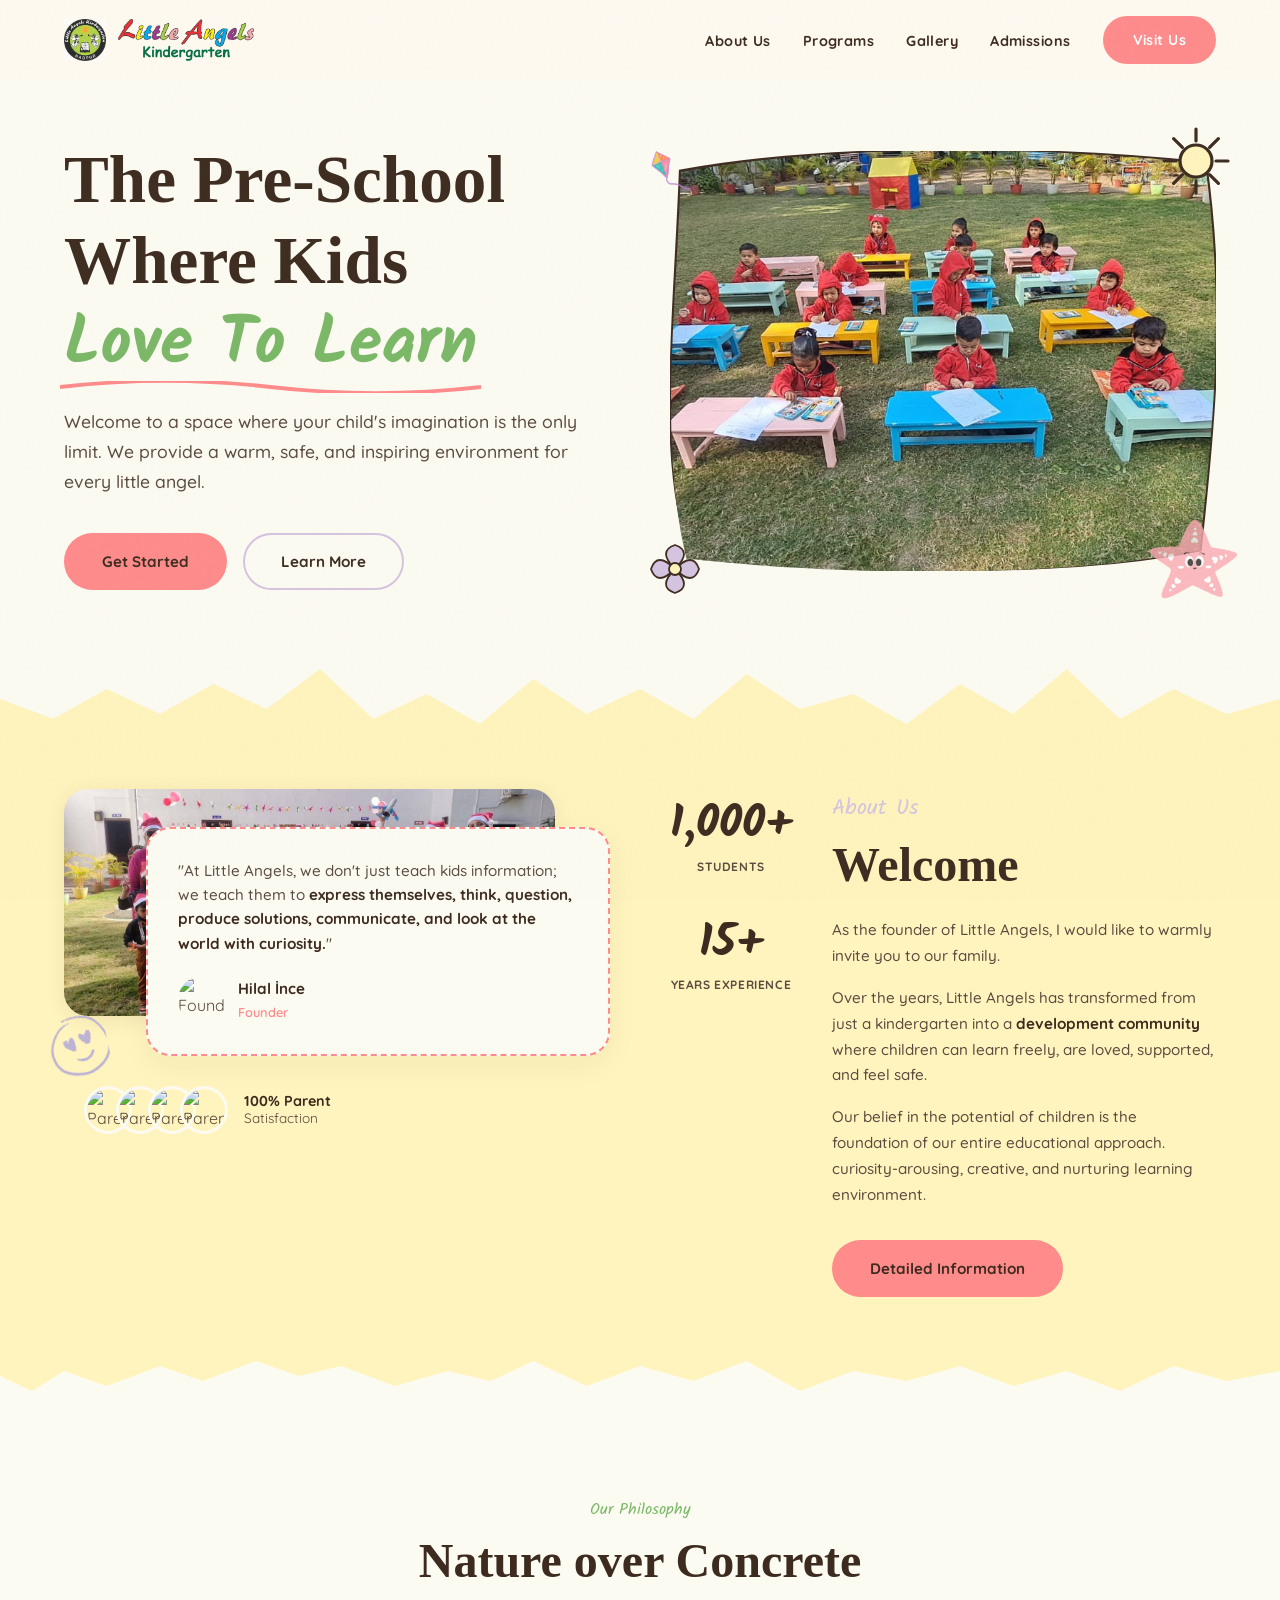
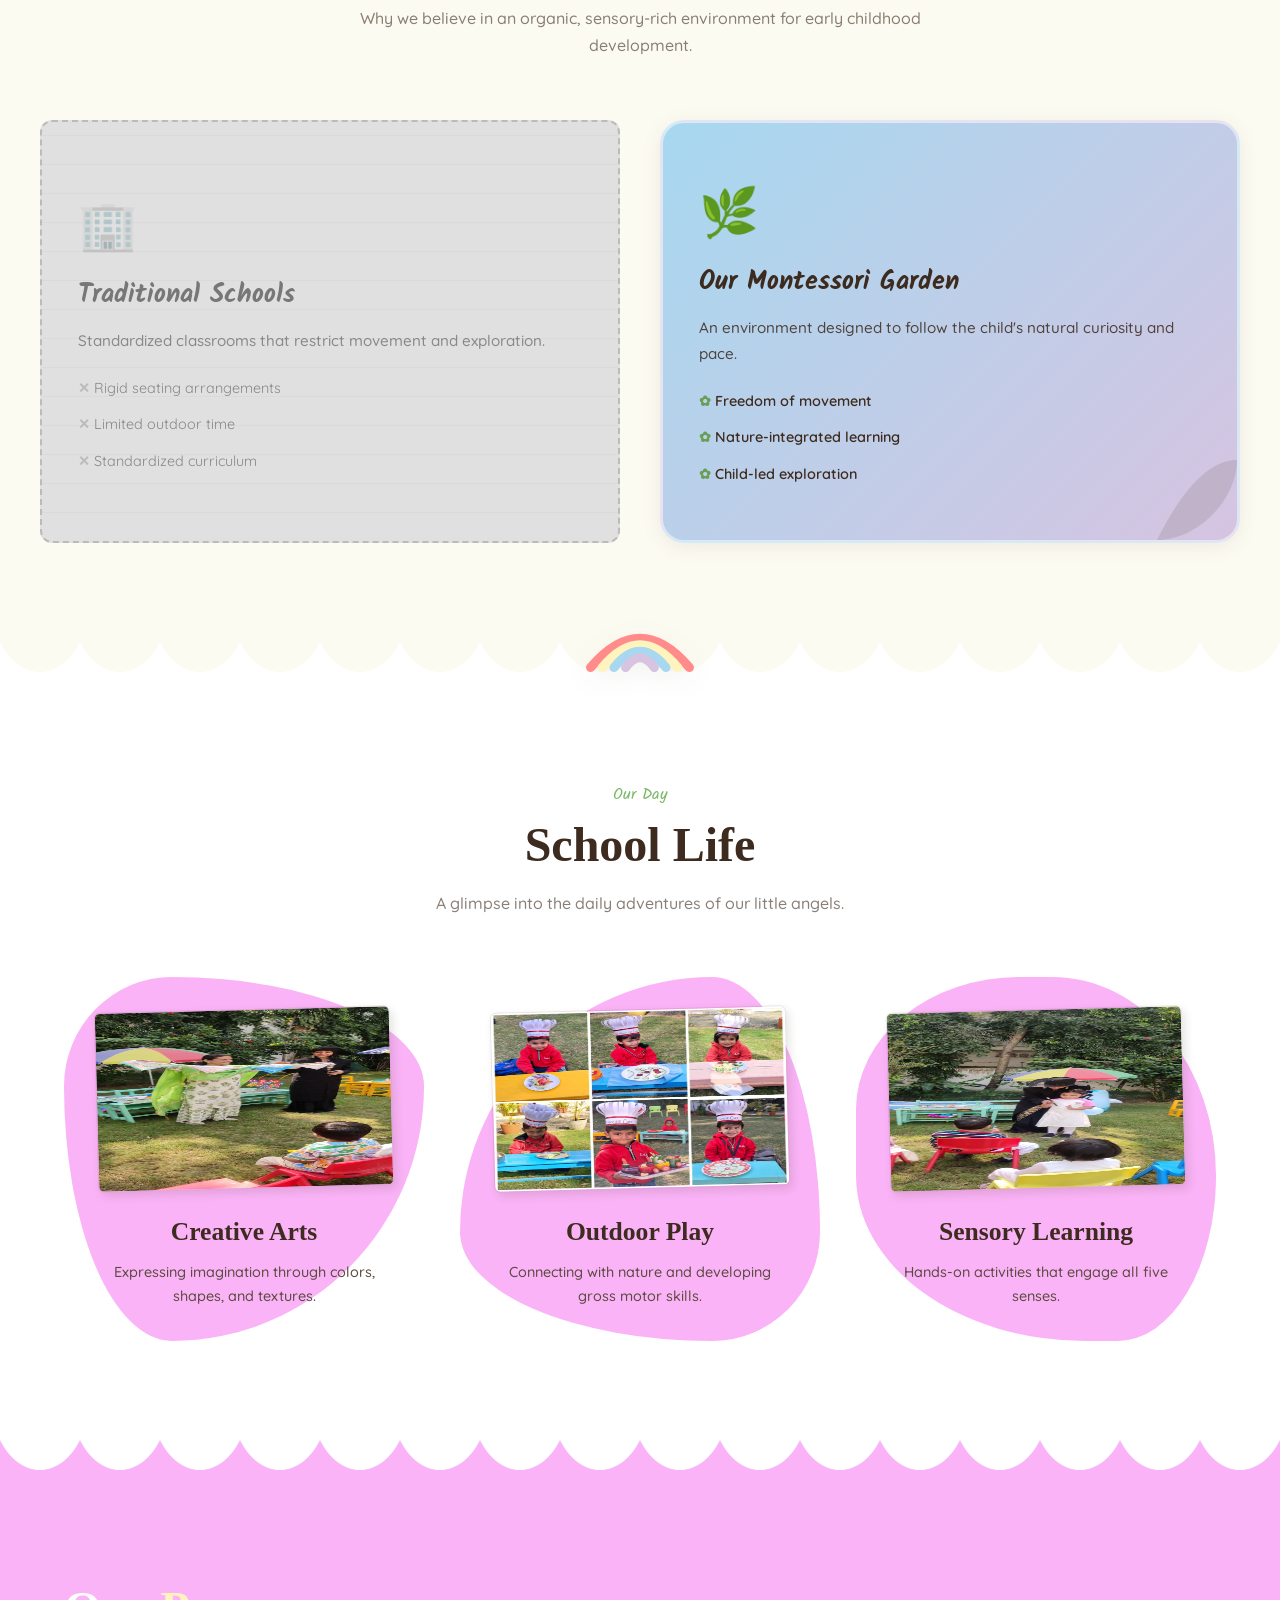
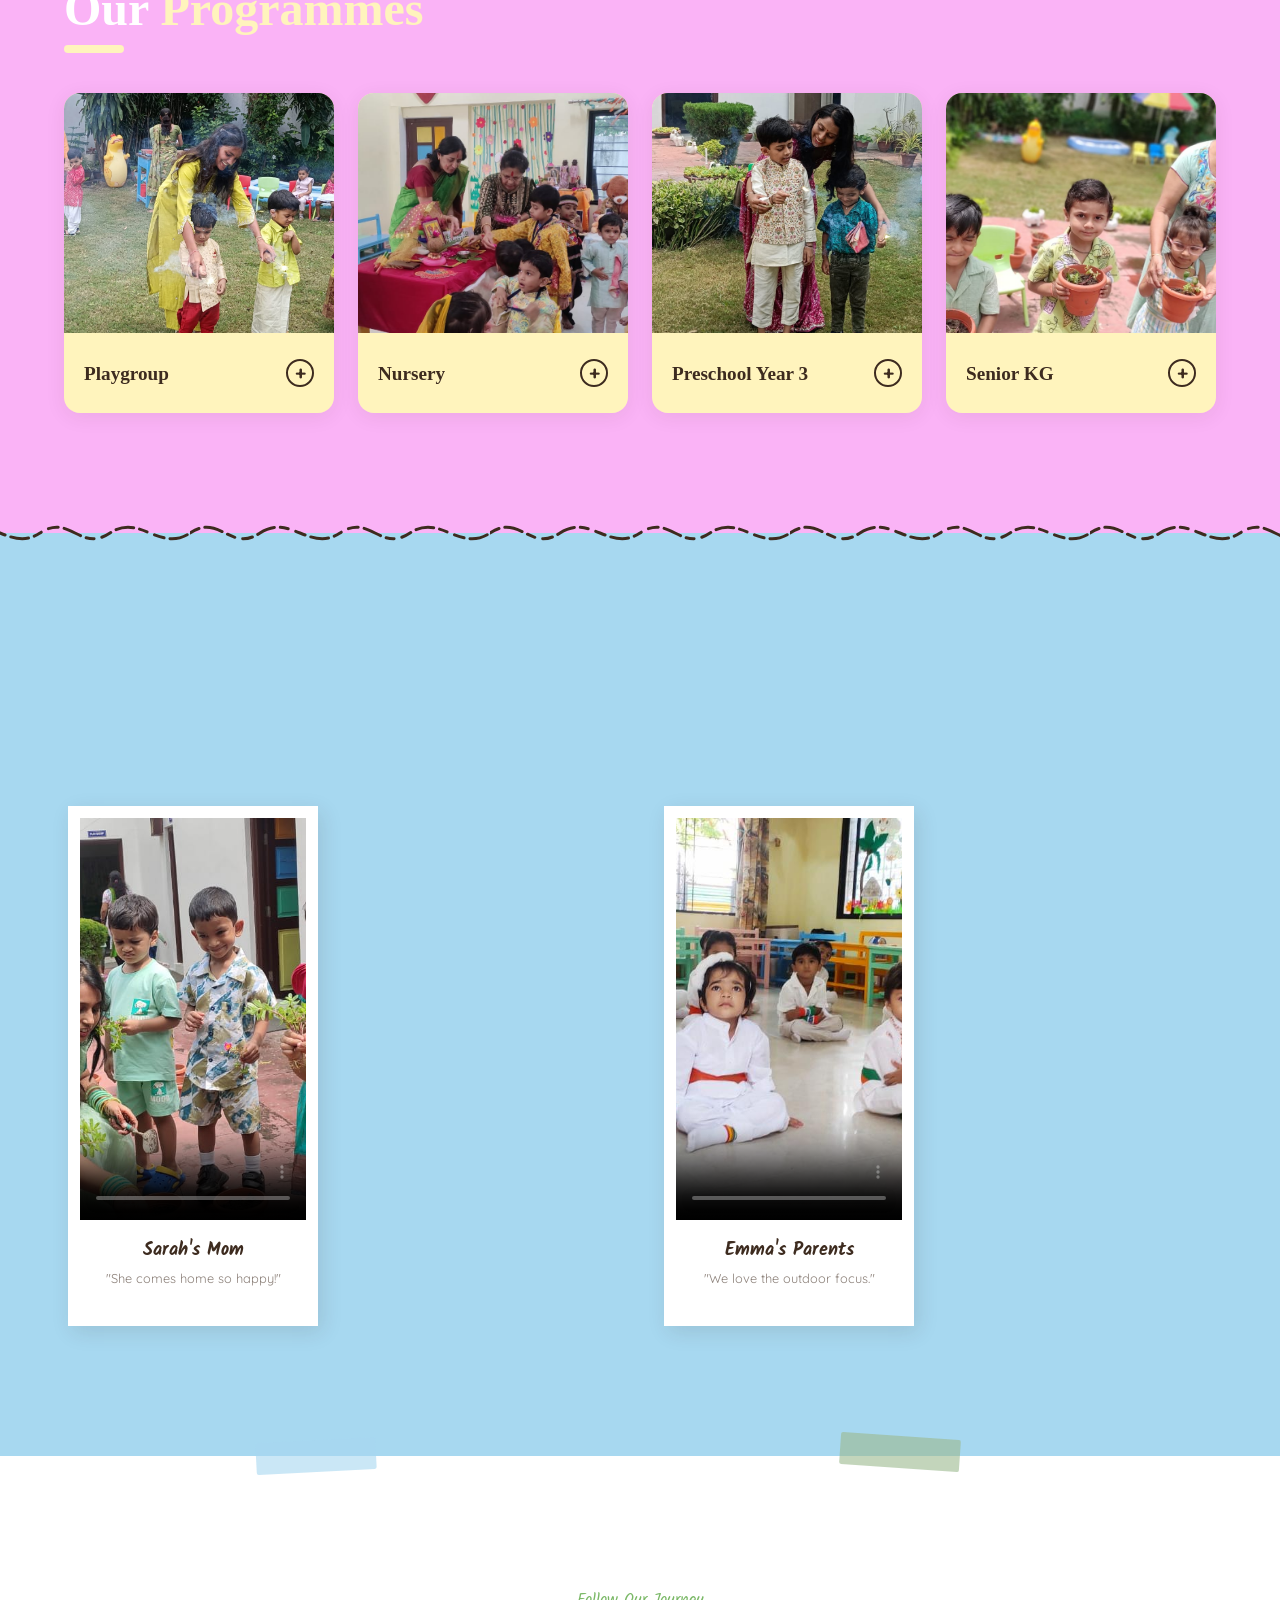
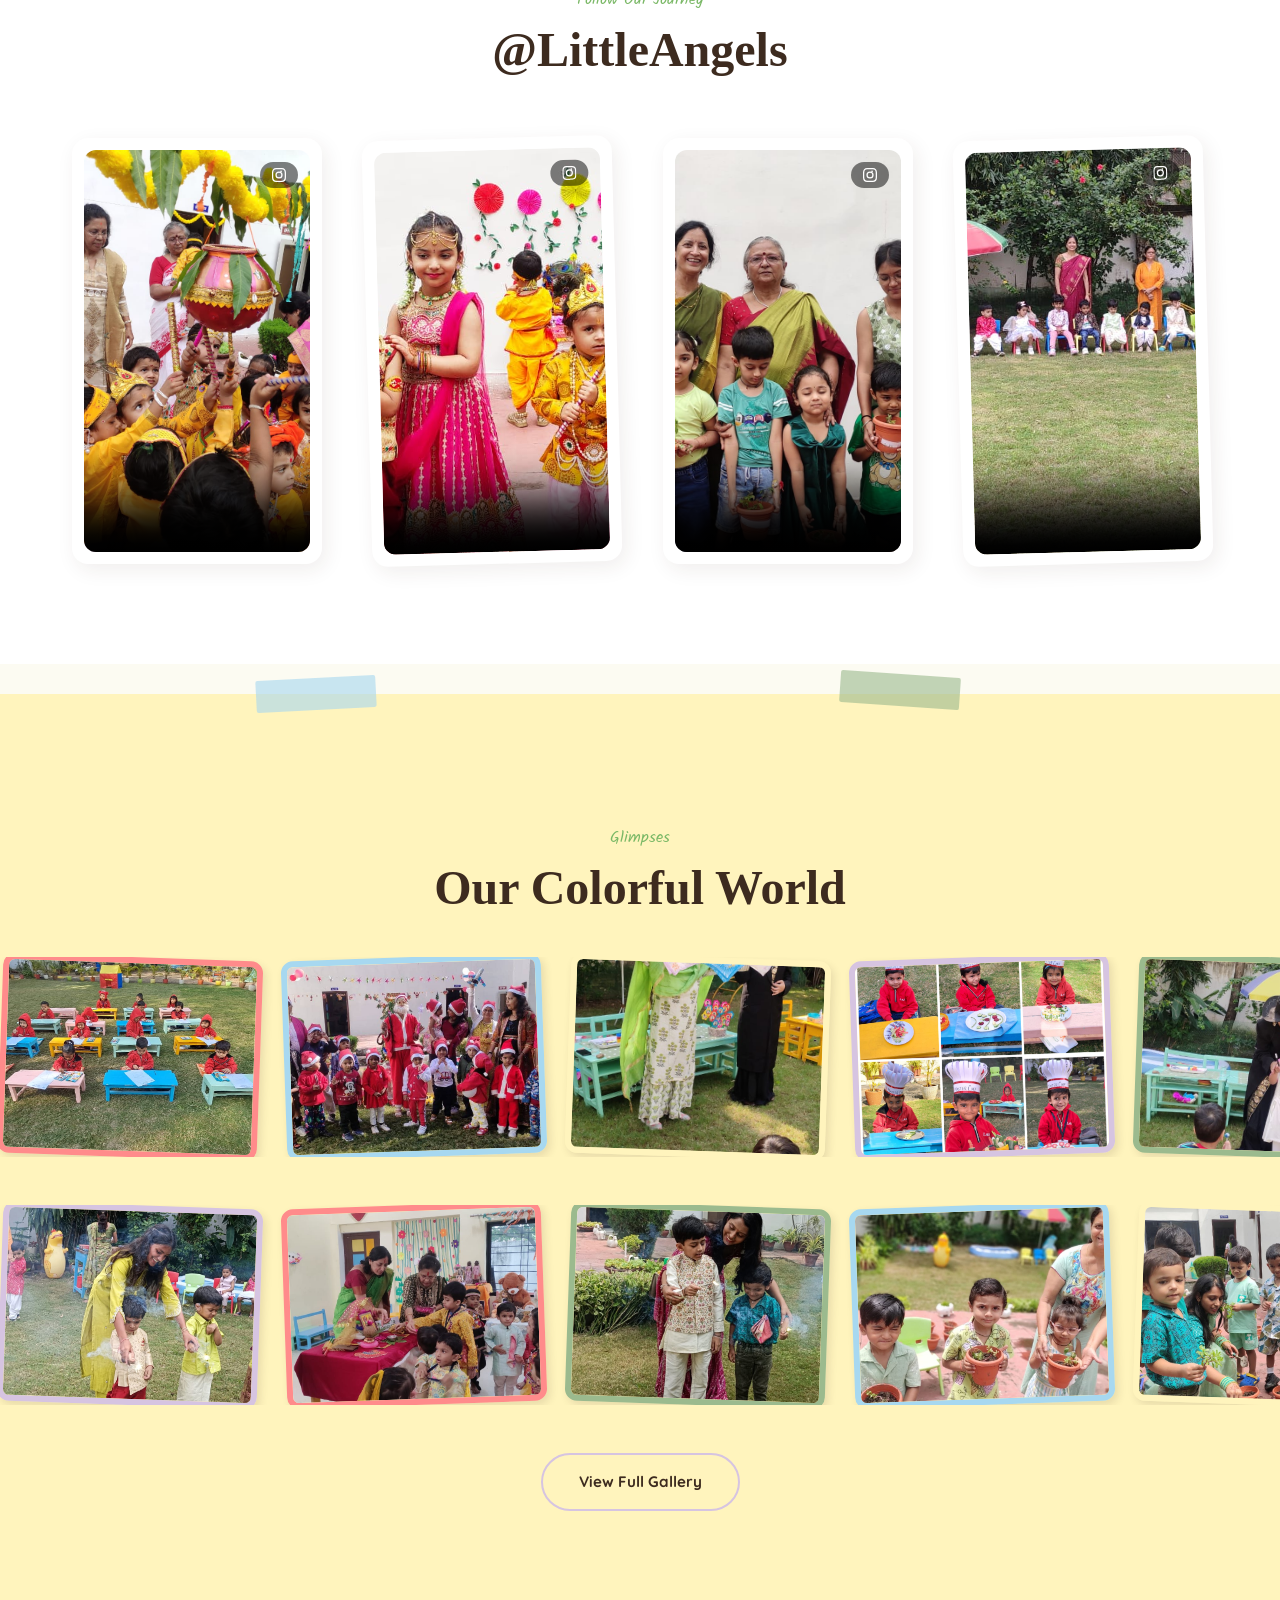
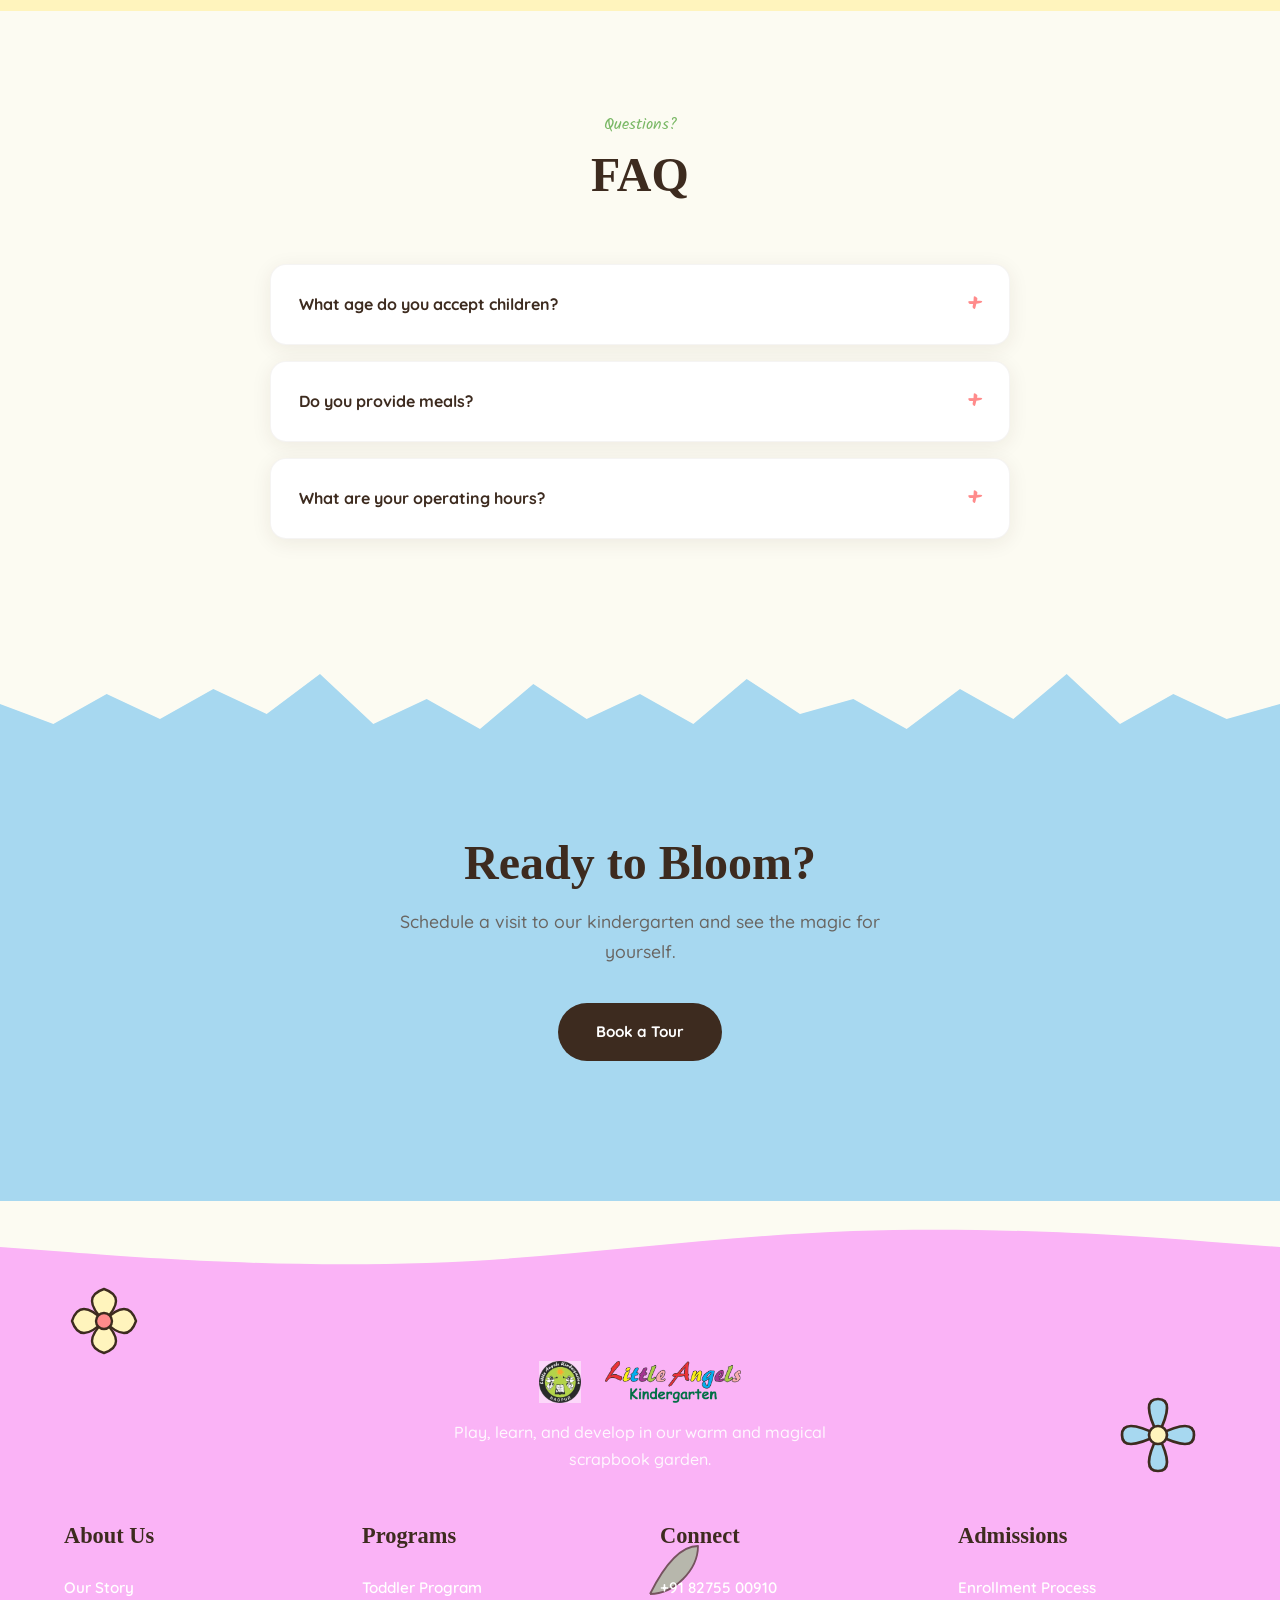
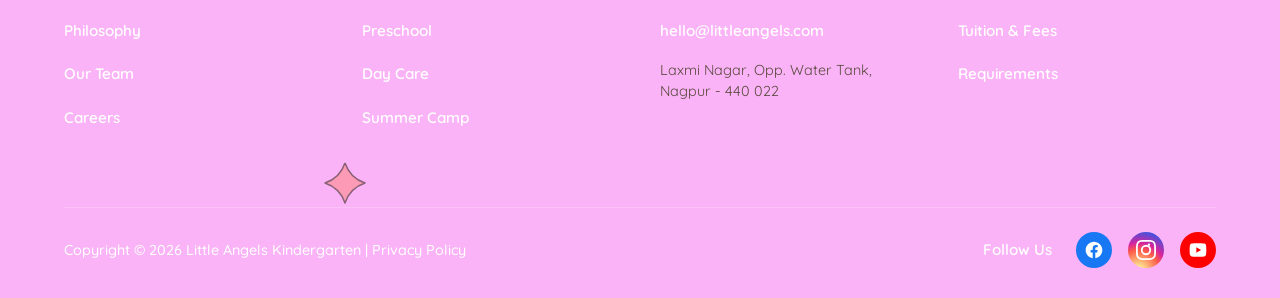
==== index.html @ 873f0bdc "Feat: implement masonry categorization, background doodles and core web vitals optimization" ====
<!DOCTYPE html>
<html lang="en">
<head>
    <meta charset="UTF-8">
    <meta name="viewport" content="width=device-width, initial-scale=1.0">
    <title>Little Angels Kindergarten | Play, Learn, Develop</title>
    <link rel="preconnect" href="https://fonts.googleapis.com">
    <link rel="preconnect" href="https://fonts.gstatic.com" crossorigin>
    <link href="https://fonts.googleapis.com/css2?family=Chewy&family=Kalam:wght@300;400;700&display=swap" rel="stylesheet">
    <link rel="icon" type="image/png" href="LAK2logo.png">
    <link rel="stylesheet" href="style.css">
</head>
<body>

    <!-- ============================================
         NAVBAR
         ============================================ -->
    <nav class="navbar" id="navbar">
        <div class="container">
            <a href="index.html" class="nav-brand">
                <img src="LAK2logo.png" alt="Little Angels Icon" class="leaf-icon">
                <img src="LAKlogo.png" alt="Little Angels Kindergarten" class="brand-logo">
            </a>

            <button class="menu-toggle" id="menuToggle" aria-label="Toggle menu">
                <svg viewBox="0 0 24 24" width="24" height="24" stroke="currentColor" stroke-width="2" fill="none" stroke-linecap="round" stroke-linejoin="round">
                    <line x1="3" y1="12" x2="21" y2="12"></line>
                    <line x1="3" y1="6" x2="21" y2="6"></line>
                    <line x1="3" y1="18" x2="21" y2="18"></line>
                </svg>
            </button>

            <ul class="nav-links" id="navLinks">
                <li><a href="about.html">About Us</a></li>
                <li><a href="programs.html">Programs</a></li>
                <li><a href="gallery.html">Gallery</a></li>
                <li><a href="admissions.html">Admissions</a></li>
                <li><a href="contact.html" class="nav-cta">Visit Us</a></li>
            </ul>
        </div>
    </nav>

    <!-- ============================================
         HERO
         ============================================ -->
    <section class="hero" id="about">
        <div class="container">
            <div class="hero-text reveal reveal-delay-1">
                <h1>
                    The Pre-School Where Kids 
                    <span class="keyword highlight">
                        Love To Learn
                        <!-- Scribble Underline -->
                        <svg class="scribble" viewBox="0 0 100 10" preserveAspectRatio="none">
                            <path d="M 0 5 Q 25 -5, 50 5 T 100 5"/>
                        </svg>
                    </span>
                </h1>
                <p>Welcome to a space where your child's imagination is the only limit. We provide a warm, safe, and inspiring environment for every little angel.</p>
                <div class="hero-buttons">
                    <a href="#contact" class="btn btn-primary">Get Started</a>
                    <a href="#faq" class="btn btn-outline">Learn More</a>
                </div>
            </div>

            <div class="hero-image-wrap reveal reveal-delay-2">
                <!-- SVG Doodle Sun -->
                <svg class="doodle sun" viewBox="0 0 100 100" fill="none" xmlns="http://www.w3.org/2000/svg">
                    <circle cx="50" cy="50" r="20" fill="#FFF4BD" stroke="#3D2B1F" stroke-width="4"/>
                    <line x1="50" y1="10" x2="50" y2="25" stroke="#3D2B1F" stroke-width="4" stroke-linecap="round"/>
                    <line x1="50" y1="90" x2="50" y2="75" stroke="#3D2B1F" stroke-width="4" stroke-linecap="round"/>
                    <line x1="10" y1="50" x2="25" y2="50" stroke="#3D2B1F" stroke-width="4" stroke-linecap="round"/>
                    <line x1="90" y1="50" x2="75" y2="50" stroke="#3D2B1F" stroke-width="4" stroke-linecap="round"/>
                    <line x1="22" y1="22" x2="33" y2="33" stroke="#3D2B1F" stroke-width="4" stroke-linecap="round"/>
                    <line x1="78" y1="78" x2="67" y2="67" stroke="#3D2B1F" stroke-width="4" stroke-linecap="round"/>
                    <line x1="22" y1="78" x2="33" y2="67" stroke="#3D2B1F" stroke-width="4" stroke-linecap="round"/>
                    <line x1="78" y1="22" x2="67" y2="33" stroke="#3D2B1F" stroke-width="4" stroke-linecap="round"/>
                </svg>

                <div class="wobbly-frame">
                    <svg class="wobbly-border" viewBox="0 0 400 420" preserveAspectRatio="none" xmlns="http://www.w3.org/2000/svg">
                        <defs>
                            <clipPath id="wobbly-clip" clipPathUnits="objectBoundingBox">
                                <path d="M 0.02 0.05 C 0.3 -0.02, 0.7 -0.01, 0.98 0.03 C 1.02 0.4, 0.99 0.7, 0.97 0.95 C 0.7 1.02, 0.3 1.01, 0.03 0.97 C -0.02 0.7, 0.01 0.4, 0.02 0.05 Z"/>
                            </clipPath>
                        </defs>
                        <path d="M 8 20 C 120 -8, 280 -4, 392 12 C 408 168, 396 294, 388 399 C 280 428, 120 424, 12 388 C -8 294, 4 168, 8 20 Z" fill="none" stroke="#3D2B1F" stroke-width="3"/>
                    </svg>
                    <img src="imgs/sclimg1.jpeg" alt="Kids playing" style="clip-path: url(#wobbly-clip);" fetchpriority="high">
                </div>

                <!-- Subtle PNG Doodles -->
                <img src="doodles/12_20260517_151332_0011.png" alt="Doodle Leaf" class="scrapbook-doodle doodle-hero-1" loading="lazy">
                <img src="doodles/17_20260517_151332_0016.png" alt="Doodle Flower" class="scrapbook-doodle doodle-hero-2" loading="lazy">

                <!-- SVG Doodle Flower -->
                <svg class="doodle flower" viewBox="0 0 100 100" fill="none" xmlns="http://www.w3.org/2000/svg">
                    <path d="M50 50 Q 20 20, 50 10 Q 80 20, 50 50" fill="#D6C4E1" stroke="#3D2B1F" stroke-width="3" stroke-linejoin="round"/>
                    <path d="M50 50 Q 80 20, 90 50 Q 80 80, 50 50" fill="#D6C4E1" stroke="#3D2B1F" stroke-width="3" stroke-linejoin="round"/>
                    <path d="M50 50 Q 80 80, 50 90 Q 20 80, 50 50" fill="#D6C4E1" stroke="#3D2B1F" stroke-width="3" stroke-linejoin="round"/>
                    <path d="M50 50 Q 20 80, 10 50 Q 20 20, 50 50" fill="#D6C4E1" stroke="#3D2B1F" stroke-width="3" stroke-linejoin="round"/>
                    <circle cx="50" cy="50" r="10" fill="#FFF4BD" stroke="#3D2B1F" stroke-width="3"/>
                </svg>
            </div>
        </div>
    </section>

    <!-- ============================================
         GRASS DIVIDER
         ============================================ -->
    <div class="grass-divider">
        <svg viewBox="0 0 1200 80" preserveAspectRatio="none" xmlns="http://www.w3.org/2000/svg">
            <path d="M 0 80 L 0 50 L 50 70 L 100 40 L 150 65 L 200 35 L 250 60 L 300 20 L 350 70 L 400 45 L 450 75 L 500 30 L 550 65 L 600 40 L 650 70 L 700 25 L 750 60 L 800 45 L 850 75 L 900 35 L 950 65 L 1000 20 L 1050 70 L 1100 40 L 1150 65 L 1200 50 L 1200 80 Z" fill="#FFF4BD"/>
        </svg>
    </div>

    <!-- ============================================
         FEATURES
         ============================================ -->
    <!-- <section class="features-section" style="padding: 80px 0; background: var(--white);">
        <div class="container">
            <div class="section-header reveal" style="text-align: center; margin-bottom: 50px;">
                <span class="section-label">Why Choose Us</span>
                <h2>Our Features</h2>
            </div>
            <div style="display: grid; grid-template-columns: repeat(auto-fit, minmax(250px, 1fr)); gap: 30px;">
                <div class="sticker reveal" style="padding: 30px; border-color: var(--pink-mist); background: var(--primary-bg);">
                    <h3 style="font-size: 1.2rem; color: var(--text-dark); margin-bottom: 12px;"><span style="color: var(--green-organic);">✓</span> Curriculum</h3>
                    <p style="font-size: 0.95rem;">Child friendly & activity based curriculum.</p>
                </div>
                <div class="sticker reveal reveal-delay-1" style="padding: 30px; border-color: var(--sky-mist); background: var(--primary-bg);">
                    <h3 style="font-size: 1.2rem; color: var(--text-dark); margin-bottom: 12px;"><span style="color: var(--coral);">✓</span> Learning</h3>
                    <p style="font-size: 0.95rem;">Theme based learning experience.</p>
                </div>
                <div class="sticker reveal reveal-delay-2" style="padding: 30px; border-color: var(--buttercream); background: var(--primary-bg);">
                    <h3 style="font-size: 1.2rem; color: var(--text-dark); margin-bottom: 12px;"><span style="color: var(--lavender);">✓</span> Environment</h3>
                    <p style="font-size: 0.95rem;">Safe & Secure environment for every child.</p>
                </div>
                <div class="sticker reveal" style="padding: 30px; border-color: var(--green-organic); background: var(--primary-bg);">
                    <h3 style="font-size: 1.2rem; color: var(--text-dark); margin-bottom: 12px;"><span style="color: var(--sky-mist);">✓</span> Educators</h3>
                    <p style="font-size: 0.95rem;">Qualified, enthusiastic & caring educators.</p>
                </div>
                <div class="sticker reveal reveal-delay-1" style="padding: 30px; border-color: var(--coral); background: var(--primary-bg);">
                    <h3 style="font-size: 1.2rem; color: var(--text-dark); margin-bottom: 12px;"><span style="color: var(--pink-mist);">✓</span> Activities</h3>
                    <p style="font-size: 0.95rem;">Exciting integrated co-curricular activity.</p>
                </div>
            </div>
        </div>
    </section> -->

    <!-- ============================================
         ABOUT US
         ============================================ -->
    <section class="about-section" id="about-us">
        <div class="container">
            <div class="about-grid">
            <!-- Left Side: Image + Quote + Avatars -->
            <div class="about-image-col reveal">
                <div class="about-image-wrapper">
                    <img src="imgs/sclimg2.jpeg" alt="Kids crafting" class="about-main-img" loading="lazy">
                    <img src="doodles/1_20260517_151332_0000.png" alt="Doodle Branch" class="scrapbook-doodle doodle-card-left" loading="lazy">
                    
                    <!-- Overlapping Quote Card -->
                    <div class="about-quote-card">
                        <p class="quote-text">"At Little Angels, we don't just teach kids information; we teach them to <strong>express themselves, think, question, produce solutions, communicate, and look at the world with curiosity.</strong>"</p>
                        <div class="quote-author">
                            <img src="https://images.unsplash.com/photo-1544005313-94ddf0286df2?auto=format&fit=crop&q=80&w=100" alt="Founder" class="author-avatar" loading="lazy">
                            <div class="author-info">
                                <strong>Hilal İnce</strong>
                                <span>Founder</span>
                            </div>
                        </div>
                    </div>
                </div>

                <!-- Avatars Section -->
                <div class="about-avatars-wrap">
                    <div class="avatars-group">
                        <img src="https://images.unsplash.com/photo-1534528741775-53994a69daeb?auto=format&fit=crop&q=80&w=100" alt="Parent 1" loading="lazy">
                        <img src="https://images.unsplash.com/photo-1506794778202-cad84cf45f1d?auto=format&fit=crop&q=80&w=100" alt="Parent 2" loading="lazy">
                        <img src="https://images.unsplash.com/photo-1494790108377-be9c29b29330?auto=format&fit=crop&q=80&w=100" alt="Parent 3" loading="lazy">
                        <img src="https://images.unsplash.com/photo-1507003211169-0a1dd7228f2d?auto=format&fit=crop&q=80&w=100" alt="Parent 4" loading="lazy">
                    </div>
                    <div class="avatars-text">
                        <strong>100% Parent</strong>
                        <span>Satisfaction</span>
                    </div>
                </div>
            </div>

            <!-- Right Side: Stats + Text -->
            <div class="about-content-col reveal reveal-delay-1">
                <div class="about-stats">
                    <div class="stat-item">
                        <h3 class="handwritten">1,000+</h3>
                        <p>STUDENTS</p>
                    </div>
                    <div class="stat-item">
                        <h3 class="handwritten">15+</h3>
                        <p>YEARS EXPERIENCE</p>
                    </div>
                </div>

                <div class="about-text-content">
                    <div class="section-header" style="text-align: left; margin-bottom: 24px;">
                        <span class="section-label" style="font-family: 'Kalam', cursive; font-size: 1.4rem; color: var(--lavender); margin-bottom: 8px;">About Us</span>
                        <h2 style="margin-bottom: 0;">Welcome</h2>
                    </div>
                    
                    <p>As the founder of Little Angels, I would like to warmly invite you to our family.</p>
                    
                    <p>Over the years, Little Angels has transformed from just a kindergarten into a <strong>development community</strong> where children can learn freely, are loved, supported, and feel safe.</p>
                    
                    <p>Our belief in the potential of children is the foundation of our entire educational approach.  curiosity-arousing, creative, and nurturing learning environment.</p>

                    <a href="#programmes" class="btn btn-primary" style="margin-top: 16px;">Detailed Information</a>
                </div>
            </div>
            </div>
        </div>
    </section>

    <div style="background: var(--buttercream);">
        <div class="divider-torn" style="background-color: var(--primary-bg);"></div>
    </div>

    <!-- ============================================
         NATURE VS CONCRETE
         ============================================ -->
    <section class="comparison-section container" id="nature">
        <div class="section-header reveal">
            <span class="section-label">Our Philosophy</span>
            <h2>Nature over Concrete</h2>
            <p>Why we believe in an organic, sensory-rich environment for early childhood development.</p>
        </div>

        <div class="comparison-grid">
            <div class="compare-dull reveal">
                <div class="dull-icon">🏢</div>
                <h3 class="handwritten">Traditional Schools</h3>
                <p>Standardized classrooms that restrict movement and exploration.</p>
                <ul>
                    <li>Rigid seating arrangements</li>
                    <li>Limited outdoor time</li>
                    <li>Standardized curriculum</li>
                </ul>
            </div>
            <div class="compare-bloom reveal reveal-delay-2">
                <!-- SVG Leaf Deco -->
                <svg class="deco-leaf" viewBox="0 0 100 100" xmlns="http://www.w3.org/2000/svg">
                    <path d="M10 90 Q 50 10, 90 10 C 90 50, 50 90, 10 90" fill="currentColor"/>
                </svg>
                <div class="bloom-icon">🌿</div>
                <h3 class="handwritten">Our Montessori Garden</h3>
                <p>An environment designed to follow the child's natural curiosity and pace.</p>
                <ul>
                    <li>Freedom of movement</li>
                    <li>Nature-integrated learning</li>
                    <li>Child-led exploration</li>
                </ul>
            </div>
        </div>
    </section>

    <div style="position: relative; background: var(--primary-bg); height: 40px; margin-top: -1px; margin-bottom: -1px;">
        <div class="divider-cloud" style="background-color: var(--white); height: 100%;"></div>
        <!-- Whimsical SVG Rainbow centered in the divider -->
        <svg class="doodle-rainbow" viewBox="0 0 100 60" xmlns="http://www.w3.org/2000/svg">
            <path d="M 12 55 Q 50 10 88 55" fill="none" stroke="var(--coral)" stroke-width="7" stroke-linecap="round" />
            <path d="M 21 55 Q 50 20 79 55" fill="none" stroke="var(--buttercream)" stroke-width="7" stroke-linecap="round" />
            <path d="M 30 55 Q 50 30 70 55" fill="none" stroke="var(--sky-mist)" stroke-width="7" stroke-linecap="round" />
            <path d="M 39 55 Q 50 40 61 55" fill="none" stroke="var(--lavender)" stroke-width="7" stroke-linecap="round" />
        </svg>
    </div>

    <!-- ============================================
         SCHOOL LIFE (BLOBS & STICKERS)
         ============================================ -->
    <section class="school-life-section" id="school-life">
        <div class="container">
            <div class="section-header reveal">
                <span class="section-label">Our Day</span>
                <h2>School Life</h2>
                <p>A glimpse into the daily adventures of our little angels.</p>
            </div>

            <div class="blob-grid">
                <div class="blob-card reveal">
                    <img src="imgs/sclimg3.jpeg" alt="Creative Arts" class="sticker blob-icon" style="width: 100%; height: 180px;" loading="lazy">
                    <h3>Creative Arts</h3>
                    <p>Expressing imagination through colors, shapes, and textures.</p>
                </div>
                <div class="blob-card reveal reveal-delay-1">
                    <img src="imgs/sclimg4.jpeg" alt="Outdoor Play" class="sticker blob-icon" style="width: 100%; height: 180px;" loading="lazy">
                    <h3>Outdoor Play</h3>
                    <p>Connecting with nature and developing gross motor skills.</p>
                </div>
                <div class="blob-card reveal reveal-delay-2">
                    <img src="imgs/sclimg5.jpeg" alt="Sensory Learning" class="sticker blob-icon" style="width: 100%; height: 180px;" loading="lazy">
                    <h3>Sensory Learning</h3>
                    <p>Hands-on activities that engage all five senses.</p>
                </div>
            </div>
        </div>
    </section>

    <div style="background: var(--white);">
        <div class="divider-cloud" style="background-color: var(--pink-mist);"></div>
    </div>

    <!-- ============================================
         PROGRAMMES
         ============================================ -->
    <section class="programmes-section" id="programmes">
        <div class="container">
            <div class="section-header reveal" style="text-align: left;">
                <h2 style="color: var(--white); margin-bottom: 8px;">Our <span style="color: var(--buttercream);">Programmes</span></h2>
                <div class="thick-underline"></div>
            </div>

            <div class="programmes-grid">
                <!-- Playgroup -->
                <div class="prog-card reveal">
                    <div class="prog-card-inner">
                        <div class="prog-card-front">
                            <img src="imgs/sclimg6.jpeg" alt="Playgroup" loading="lazy">
                            <div class="prog-banner">
                                <h3>Playgroup</h3>
                                <div class="prog-icon">+</div>
                            </div>
                        </div>
                        <div class="prog-card-back">
                            <div class="back-header">
                                <h3>Playgroup</h3>
                                <div class="prog-icon close">×</div>
                            </div>
                            <ul class="prog-details">
                                <li>
                                    <span class="icon">👶</span>
                                    <div><strong>1.5-2.5 years</strong><span>Kids</span></div>
                                </li>
                                <li>
                                    <span class="icon">📅</span>
                                    <div><strong>5 Days</strong><span>a week</span></div>
                                </li>
                                <li>
                                    <span class="icon">⏱️</span>
                                    <div><strong>3 Hr</strong><span>per day</span></div>
                                </li>
                            </ul>
                        </div>
                    </div>
                </div>

                <!-- Nursery -->
                <div class="prog-card reveal reveal-delay-1">
                    <div class="prog-card-inner">
                        <div class="prog-card-front">
                            <img src="imgs/sclimg7.jpeg" alt="Nursery" loading="lazy">
                            <div class="prog-banner">
                                <h3>Nursery</h3>
                                <div class="prog-icon">+</div>
                            </div>
                        </div>
                        <div class="prog-card-back">
                            <div class="back-header">
                                <h3>Nursery</h3>
                                <div class="prog-icon close">×</div>
                            </div>
                            <ul class="prog-details">
                                <li>
                                    <span class="icon">👶</span>
                                    <div><strong>2.5-3.5 years</strong><span>Kids</span></div>
                                </li>
                                <li>
                                    <span class="icon">📅</span>
                                    <div><strong>5 Days</strong><span>a week</span></div>
                                </li>
                                <li>
                                    <span class="icon">⏱️</span>
                                    <div><strong>3 Hr 30 Mins</strong><span>per day</span></div>
                                </li>
                            </ul>
                        </div>
                    </div>
                </div>

                <!-- Preschool Year 3 -->
                <div class="prog-card reveal reveal-delay-2">
                    <div class="prog-card-inner">
                        <div class="prog-card-front">
                            <img src="imgs/sclimg8.jpeg" alt="Preschool" loading="lazy">
                            <div class="prog-banner">
                                <h3>Preschool Year 3</h3>
                                <div class="prog-icon">+</div>
                            </div>
                        </div>
                        <div class="prog-card-back">
                            <div class="back-header">
                                <h3>Preschool Year 3</h3>
                                <div class="prog-icon close">×</div>
                            </div>
                            <ul class="prog-details">
                                <li>
                                    <span class="icon">👶</span>
                                    <div><strong>3.5-4.5 years</strong><span>Kids</span></div>
                                </li>
                                <li>
                                    <span class="icon">📅</span>
                                    <div><strong>5 Days</strong><span>a week</span></div>
                                </li>
                                <li>
                                    <span class="icon">⏱️</span>
                                    <div><strong>4 Hr</strong><span>per day</span></div>
                                </li>
                            </ul>
                        </div>
                    </div>
                </div>

                <!-- Senior KG -->
                <div class="prog-card reveal reveal-delay-3">
                    <div class="prog-card-inner">
                        <div class="prog-card-front">
                            <img src="imgs/sclimg9.jpeg" alt="Senior KG" loading="lazy">
                            <div class="prog-banner">
                                <h3>Senior KG</h3>
                                <div class="prog-icon">+</div>
                            </div>
                        </div>
                        <div class="prog-card-back">
                            <div class="back-header">
                                <h3>Senior KG</h3>
                                <div class="prog-icon close">×</div>
                            </div>
                            <ul class="prog-details">
                                <li>
                                    <span class="icon">👶</span>
                                    <div><strong>4.5-5.5 years</strong><span>Kids</span></div>
                                </li>
                                <li>
                                    <span class="icon">📅</span>
                                    <div><strong>5 Days</strong><span>a week</span></div>
                                </li>
                                <li>
                                    <span class="icon">⏱️</span>
                                    <div><strong>4 Hr 30 Mins</strong><span>per day</span></div>
                                </li>
                            </ul>
                        </div>
                    </div>
                </div>
            </div>
        </div>
    </section>

    <div style="background: linear-gradient(to bottom, var(--pink-mist) 50%, var(--sky-mist) 50%);">
        <div class="divider-scribble"></div>
    </div>

    <!-- ============================================
         TESTIMONIALS (POLAROIDS)
         ============================================ -->
    <section class="testimonials-section" id="testimonials">
        <div class="container">
            <div class="section-header reveal">
                <span class="section-label">Experiences</span>
                <h2 style="color: var(--text-dark);">Parent Stories</h2>
            </div>

            <div class="testimonials-grid">
                <div class="polaroid reveal">
                    <div class="video-wrap">
                        <!-- 9:16 Testimonial Video -->
                        <video poster="imgs/sclimg10.jpeg" controls playsinline>
                            <source src="your-video-file-1.mp4" type="video/mp4">
                        </video>
                    </div>
                    <div class="caption">
                        <div class="name">Sarah's Mom</div>
                        <div class="role">"She comes home so happy!"</div>
                    </div>
                </div>
                <div class="polaroid reveal reveal-delay-1">
                    <div class="video-wrap">
                        <!-- 9:16 Testimonial Video -->
                        <video poster="imgs/sclimg11.jpeg" controls playsinline>
                            <source src="your-video-file-2.mp4" type="video/mp4">
                        </video>
                    </div>
                    <div class="caption">
                        <div class="name">Leo's Dad</div>
                        <div class="role">"A truly nurturing environment."</div>
                    </div>
                </div>
                <div class="polaroid reveal reveal-delay-2">
                    <div class="video-wrap">
                        <!-- 9:16 Testimonial Video -->
                        <video poster="imgs/sclimg12.jpeg" controls playsinline>
                            <source src="your-video-file-3.mp4" type="video/mp4">
                        </video>
                    </div>
                    <div class="caption">
                        <div class="name">Emma's Parents</div>
                        <div class="role">"We love the outdoor focus."</div>
                    </div>
                </div>
                <div class="polaroid reveal reveal-delay-3">
                    <div class="video-wrap">
                        <!-- 9:16 Testimonial Video -->
                        <video poster="imgs/sclimg13.jpeg" controls playsinline>
                            <source src="your-video-file-4.mp4" type="video/mp4">
                        </video>
                    </div>
                    <div class="caption">
                        <div class="name">Noah's Mom</div>
                        <div class="role">"The best decision we made."</div>
                    </div>
                </div>
            </div>
        </div>
    </section>

    <div style="background: linear-gradient(to bottom, var(--sky-mist) 50%, var(--white) 50%);">
        <div class="divider-washi-seam"></div>
    </div>

    <!-- ============================================
         INSTAGRAM REELS
         ============================================ -->
    <section class="reels-section" id="reels">
        <div class="container">
            <div class="section-header reveal">
                <span class="section-label">Follow Our Journey</span>
                <h2>@LittleAngels</h2>
            </div>
            
            <div class="reels-grid">
                <div class="reel-card reveal">
                    <div class="reel-video-wrap">
                        <video poster="imgs/sclimg14.jpeg" controls playsinline>
                            <source src="#" type="video/mp4">
                        </video>
                        <div class="reel-overlay">
                            <svg viewBox="0 0 24 24" width="24" height="24" fill="currentColor"><path d="M12 2.163c3.204 0 3.584.012 4.85.07 3.252.148 4.771 1.691 4.919 4.919.058 1.265.069 1.645.069 4.849 0 3.205-.012 3.584-.069 4.849-.149 3.225-1.664 4.771-4.919 4.919-1.266.058-1.644.07-4.85.07-3.204 0-3.584-.012-4.849-.07-3.26-.149-4.771-1.699-4.919-4.92-.058-1.265-.07-1.644-.07-4.849 0-3.204.013-3.583.07-4.849.149-3.227 1.664-4.771 4.919-4.919 1.266-.057 1.645-.069 4.849-.069zm0-2.163C8.741 0 8.332.014 7.052.072 2.695.272.273 2.69.073 7.052.014 8.333 0 8.741 0 12c0 3.259.014 3.668.072 4.948.2 4.358 2.618 6.78 6.98 6.98 1.28.058 1.689.072 4.948.072 3.259 0 3.668-.014 4.948-.072 4.354-.2 6.782-2.618 6.979-6.98.059-1.28.073-1.689.073-4.948 0-3.259-.014-3.667-.072-4.947-.196-4.354-2.617-6.78-6.979-6.98-1.28-.059-1.69-.073-4.949-.073zm0 5.838A6.162 6.162 0 1018.162 12 6.162 6.162 0 0012 5.838zm0 10.162A4 4 0 1116 12a4 4 0 01-4 4zm4.965-10.405a1.44 1.44 0 11-2.88 0 1.44 1.44 0 012.88 0z"/></svg>
                        </div>
                    </div>
                </div>
                <div class="reel-card reveal reveal-delay-1">
                    <div class="reel-video-wrap">
                        <video poster="imgs/sclimg15.jpeg" controls playsinline>
                            <source src="#" type="video/mp4">
                        </video>
                        <div class="reel-overlay">
                            <svg viewBox="0 0 24 24" width="24" height="24" fill="currentColor"><path d="M12 2.163c3.204 0 3.584.012 4.85.07 3.252.148 4.771 1.691 4.919 4.919.058 1.265.069 1.645.069 4.849 0 3.205-.012 3.584-.069 4.849-.149 3.225-1.664 4.771-4.919 4.919-1.266.058-1.644.07-4.85.07-3.204 0-3.584-.012-4.849-.07-3.26-.149-4.771-1.699-4.919-4.92-.058-1.265-.07-1.644-.07-4.849 0-3.204.013-3.583.07-4.849.149-3.227 1.664-4.771 4.919-4.919 1.266-.057 1.645-.069 4.849-.069zm0-2.163C8.741 0 8.332.014 7.052.072 2.695.272.273 2.69.073 7.052.014 8.333 0 8.741 0 12c0 3.259.014 3.668.072 4.948.2 4.358 2.618 6.78 6.98 6.98 1.28.058 1.689.072 4.948.072 3.259 0 3.668-.014 4.948-.072 4.354-.2 6.782-2.618 6.979-6.98.059-1.28.073-1.689.073-4.948 0-3.259-.014-3.667-.072-4.947-.196-4.354-2.617-6.78-6.979-6.98-1.28-.059-1.69-.073-4.949-.073zm0 5.838A6.162 6.162 0 1018.162 12 6.162 6.162 0 0012 5.838zm0 10.162A4 4 0 1116 12a4 4 0 01-4 4zm4.965-10.405a1.44 1.44 0 11-2.88 0 1.44 1.44 0 012.88 0z"/></svg>
                        </div>
                    </div>
                </div>
                <div class="reel-card reveal reveal-delay-2">
                    <div class="reel-video-wrap">
                        <video poster="imgs/sclimg16.jpeg" controls playsinline>
                            <source src="#" type="video/mp4">
                        </video>
                        <div class="reel-overlay">
                            <svg viewBox="0 0 24 24" width="24" height="24" fill="currentColor"><path d="M12 2.163c3.204 0 3.584.012 4.85.07 3.252.148 4.771 1.691 4.919 4.919.058 1.265.069 1.645.069 4.849 0 3.205-.012 3.584-.069 4.849-.149 3.225-1.664 4.771-4.919 4.919-1.266.058-1.644.07-4.85.07-3.204 0-3.584-.012-4.849-.07-3.26-.149-4.771-1.699-4.919-4.92-.058-1.265-.07-1.644-.07-4.849 0-3.204.013-3.583.07-4.849.149-3.227 1.664-4.771 4.919-4.919 1.266-.057 1.645-.069 4.849-.069zm0-2.163C8.741 0 8.332.014 7.052.072 2.695.272.273 2.69.073 7.052.014 8.333 0 8.741 0 12c0 3.259.014 3.668.072 4.948.2 4.358 2.618 6.78 6.98 6.98 1.28.058 1.689.072 4.948.072 3.259 0 3.668-.014 4.948-.072 4.354-.2 6.782-2.618 6.979-6.98.059-1.28.073-1.689.073-4.948 0-3.259-.014-3.667-.072-4.947-.196-4.354-2.617-6.78-6.979-6.98-1.28-.059-1.69-.073-4.949-.073zm0 5.838A6.162 6.162 0 1018.162 12 6.162 6.162 0 0012 5.838zm0 10.162A4 4 0 1116 12a4 4 0 01-4 4zm4.965-10.405a1.44 1.44 0 11-2.88 0 1.44 1.44 0 012.88 0z"/></svg>
                        </div>
                    </div>
                </div>
                <div class="reel-card reveal reveal-delay-3">
                    <div class="reel-video-wrap">
                        <video poster="imgs/sclimg17.jpeg" controls playsinline>
                            <source src="#" type="video/mp4">
                        </video>
                        <div class="reel-overlay">
                            <svg viewBox="0 0 24 24" width="24" height="24" fill="currentColor"><path d="M12 2.163c3.204 0 3.584.012 4.85.07 3.252.148 4.771 1.691 4.919 4.919.058 1.265.069 1.645.069 4.849 0 3.205-.012 3.584-.069 4.849-.149 3.225-1.664 4.771-4.919 4.919-1.266.058-1.644.07-4.85.07-3.204 0-3.584-.012-4.849-.07-3.26-.149-4.771-1.699-4.919-4.92-.058-1.265-.07-1.644-.07-4.849 0-3.204.013-3.583.07-4.849.149-3.227 1.664-4.771 4.919-4.919 1.266-.057 1.645-.069 4.849-.069zm0-2.163C8.741 0 8.332.014 7.052.072 2.695.272.273 2.69.073 7.052.014 8.333 0 8.741 0 12c0 3.259.014 3.668.072 4.948.2 4.358 2.618 6.78 6.98 6.98 1.28.058 1.689.072 4.948.072 3.259 0 3.668-.014 4.948-.072 4.354-.2 6.782-2.618 6.979-6.98.059-1.28.073-1.689.073-4.948 0-3.259-.014-3.667-.072-4.947-.196-4.354-2.617-6.78-6.979-6.98-1.28-.059-1.69-.073-4.949-.073zm0 5.838A6.162 6.162 0 1018.162 12 6.162 6.162 0 0012 5.838zm0 10.162A4 4 0 1116 12a4 4 0 01-4 4zm4.965-10.405a1.44 1.44 0 11-2.88 0 1.44 1.44 0 012.88 0z"/></svg>
                        </div>
                    </div>
                </div>
            </div>
        </div>
    </section>

    
<div style="background: linear-gradient(to bottom, var(--primary-bg) 50%, var(--buttercream) 50%);">
        <div class="divider-washi-seam"></div>
    </div>

    <!-- ============================================
         SCROLLING GALLERY
         ============================================ -->
    <section class="scrolling-gallery-section" id="gallery">
        <div class="section-header reveal" style="margin-bottom: 40px;">
            <span class="section-label">Glimpses</span>
            <h2>Our Colorful World</h2>
        </div>

        <div class="marquee-container reveal">
            <!-- Row 1: Left to Right -->
            <div class="marquee-track track-left">
                <div class="marquee-content">
                    <img src="imgs/sclimg1.jpeg" class="gallery-img border-coral" alt="Gallery" fetchpriority="high">
                    <img src="imgs/sclimg2.jpeg" class="gallery-img border-sky" alt="Gallery" loading="lazy">
                    <img src="imgs/sclimg3.jpeg" class="gallery-img border-butter" alt="Gallery" loading="lazy">
                    <img src="imgs/sclimg4.jpeg" class="gallery-img border-lavender" alt="Gallery" loading="lazy">
                    <img src="imgs/sclimg5.jpeg" class="gallery-img border-green" alt="Gallery" loading="lazy">
                </div>
                <div class="marquee-content" aria-hidden="true">
                    <img src="imgs/sclimg1.jpeg" class="gallery-img border-coral" alt="Gallery" fetchpriority="high">
                    <img src="imgs/sclimg2.jpeg" class="gallery-img border-sky" alt="Gallery" loading="lazy">
                    <img src="imgs/sclimg3.jpeg" class="gallery-img border-butter" alt="Gallery" loading="lazy">
                    <img src="imgs/sclimg4.jpeg" class="gallery-img border-lavender" alt="Gallery" loading="lazy">
                    <img src="imgs/sclimg5.jpeg" class="gallery-img border-green" alt="Gallery" loading="lazy">
                </div>
            </div>

            <!-- Row 2: Right to Left -->
            <div class="marquee-track track-right" style="margin-top: 24px;">
                <div class="marquee-content reverse">
                    <img src="imgs/sclimg6.jpeg" class="gallery-img border-lavender" alt="Gallery" loading="lazy">
                    <img src="imgs/sclimg7.jpeg" class="gallery-img border-coral" alt="Gallery" loading="lazy">
                    <img src="imgs/sclimg8.jpeg" class="gallery-img border-green" alt="Gallery" loading="lazy">
                    <img src="imgs/sclimg9.jpeg" class="gallery-img border-sky" alt="Gallery" loading="lazy">
                    <img src="imgs/sclimg10.jpeg" class="gallery-img border-butter" alt="Gallery" loading="lazy">
                </div>
                <div class="marquee-content reverse" aria-hidden="true">
                    <img src="imgs/sclimg6.jpeg" class="gallery-img border-lavender" alt="Gallery" loading="lazy">
                    <img src="imgs/sclimg7.jpeg" class="gallery-img border-coral" alt="Gallery" loading="lazy">
                    <img src="imgs/sclimg8.jpeg" class="gallery-img border-green" alt="Gallery" loading="lazy">
                    <img src="imgs/sclimg9.jpeg" class="gallery-img border-sky" alt="Gallery" loading="lazy">
                    <img src="imgs/sclimg10.jpeg" class="gallery-img border-butter" alt="Gallery" loading="lazy">
                </div>
            </div>
        </div>

        <div class="text-center" style="margin-top: 48px; text-align: center;">
            <a href="#" class="btn btn-outline">View Full Gallery</a>
        </div>
    </section>

    <!-- ============================================
         FAQ
         ============================================ -->
    <section class="faq-section bg-cream" id="faq">
        <div class="container">
            <div class="section-header reveal">
                <span class="section-label">Questions?</span>
                <h2>FAQ</h2>
            </div>

            <div class="faq-list">
                <div class="faq-item reveal">
                    <button class="faq-question">
                        What age do you accept children?
                        <span class="faq-toggle">+</span>
                    </button>
                    <div class="faq-answer">
                        <p>We welcome little angels from 6 months up to 6 years old into our various tailored programs.</p>
                    </div>
                </div>
                <div class="faq-item reveal reveal-delay-1">
                    <button class="faq-question">
                        Do you provide meals?
                        <span class="faq-toggle">+</span>
                    </button>
                    <div class="faq-answer">
                        <p>Yes! We provide healthy, organic, and locally sourced meals prepared fresh daily in our on-site kitchen.</p>
                    </div>
                </div>
                <div class="faq-item reveal reveal-delay-2">
                    <button class="faq-question">
                        What are your operating hours?
                        <span class="faq-toggle">+</span>
                    </button>
                    <div class="faq-answer">
                        <p>We are open Monday through Friday, from 8:00 AM to 6:00 PM, offering flexible full-day and half-day options.</p>
                    </div>
                </div>
            </div>
        </div>
    </section>

    <!-- ============================================
         GRASS DIVIDER (FLIPPED)
         ============================================ -->
    <div class="grass-divider">
        <svg viewBox="0 0 1200 80" preserveAspectRatio="none" xmlns="http://www.w3.org/2000/svg">
            <path d="M 0 80 L 0 50 L 50 70 L 100 40 L 150 65 L 200 35 L 250 60 L 300 20 L 350 70 L 400 45 L 450 75 L 500 30 L 550 65 L 600 40 L 650 70 L 700 25 L 750 60 L 800 45 L 850 75 L 900 35 L 950 65 L 1000 20 L 1050 70 L 1100 40 L 1150 65 L 1200 50 L 1200 80 Z" fill="#A7D8F0"/>
        </svg>
    </div>

    <!-- ============================================
         CTA SECTION
         ============================================ -->
    <section class="cta-section" id="contact" style="background: var(--sky-mist); padding-bottom: 140px;">
        <div class="container reveal">
            <h2>Ready to Bloom?</h2>
            <p>Schedule a visit to our kindergarten and see the magic for yourself.</p>
            <a href="mailto:hello@littleangels.com" class="btn btn-primary" style="color: var(--white) !important;">Book a Tour</a>
        </div>
    </section>

    <!-- ============================================
         FOOTER (Wavy & Bubbles)
         ============================================ -->
    <footer class="footer">
        <!-- Wavy Top Divider -->
        <div class="footer-wave">
            <svg viewBox="0 0 1440 120" preserveAspectRatio="none" xmlns="http://www.w3.org/2000/svg">
                <path d="M0,64L80,69.3C160,75,320,85,480,80C640,75,800,53,960,48C1120,43,1280,53,1360,58.7L1440,64L1440,120L1360,120C1280,120,1120,120,960,120C800,120,640,120,480,120C320,120,160,120,80,120L0,120Z" fill="var(--pink-mist)"></path>
            </svg>
        </div>
        
        <div class="footer-content">
            <!-- Floating Organic Elements -->
            <div class="floating-deco deco-1">
                <svg viewBox="0 0 100 100" fill="none" xmlns="http://www.w3.org/2000/svg">
                    <path d="M50 50 Q 20 20, 50 10 Q 80 20, 50 50" fill="var(--buttercream)" stroke="var(--text-dark)" stroke-width="3" stroke-linejoin="round"/>
                    <path d="M50 50 Q 80 20, 90 50 Q 80 80, 50 50" fill="var(--buttercream)" stroke="var(--text-dark)" stroke-width="3" stroke-linejoin="round"/>
                    <path d="M50 50 Q 80 80, 50 90 Q 20 80, 50 50" fill="var(--buttercream)" stroke="var(--text-dark)" stroke-width="3" stroke-linejoin="round"/>
                    <path d="M50 50 Q 20 80, 10 50 Q 20 20, 50 50" fill="var(--buttercream)" stroke="var(--text-dark)" stroke-width="3" stroke-linejoin="round"/>
                    <circle cx="50" cy="50" r="10" fill="var(--coral)" stroke="var(--text-dark)" stroke-width="3"/>
                </svg>
            </div>
            <div class="floating-deco deco-2">
                <svg viewBox="0 0 100 100" xmlns="http://www.w3.org/2000/svg">
                    <path d="M10 90 Q 50 10, 90 10 C 90 50, 50 90, 10 90" fill="var(--green-organic)" stroke="var(--text-dark)" stroke-width="3" stroke-linejoin="round"/>
                </svg>
            </div>
            <div class="floating-deco deco-3">
                <svg viewBox="0 0 100 100" fill="none" xmlns="http://www.w3.org/2000/svg">
                    <path d="M50 10 Q 60 40, 90 50 Q 60 60, 50 90 Q 40 60, 10 50 Q 40 40, 50 10" fill="var(--coral)" stroke="var(--text-dark)" stroke-width="3" stroke-linejoin="round"/>
                </svg>
            </div>
            <div class="floating-deco deco-4">
                <svg viewBox="0 0 100 100" fill="none" xmlns="http://www.w3.org/2000/svg">
                    <path d="M50 50 Q 30 10, 50 10 Q 70 10, 50 50" fill="var(--sky-mist)" stroke="var(--text-dark)" stroke-width="3" stroke-linejoin="round"/>
                    <path d="M50 50 Q 90 30, 90 50 Q 90 70, 50 50" fill="var(--sky-mist)" stroke="var(--text-dark)" stroke-width="3" stroke-linejoin="round"/>
                    <path d="M50 50 Q 70 90, 50 90 Q 30 90, 50 50" fill="var(--sky-mist)" stroke="var(--text-dark)" stroke-width="3" stroke-linejoin="round"/>
                    <path d="M50 50 Q 10 70, 10 50 Q 10 30, 50 50" fill="var(--sky-mist)" stroke="var(--text-dark)" stroke-width="3" stroke-linejoin="round"/>
                    <circle cx="50" cy="50" r="10" fill="var(--buttercream)" stroke="var(--text-dark)" stroke-width="3"/>
                </svg>
            </div>

            <div class="container">
                <div class="footer-top" style="text-align: center; margin-bottom: 50px; position: relative; z-index: 2;">
                    <a href="index.html" class="nav-brand" style="justify-content: center; color: var(--buttercream);">
                        <img src="LAK2logo.png" alt="Little Angels Icon" class="leaf-icon">
                        <img src="LAKlogo.png" alt="Little Angels Kindergarten" class="brand-logo" style="margin-left: 12px;">
                    </a>
                    <p style="color: var(--white); opacity: 0.9; margin-top: 16px; max-width: 400px; margin-inline: auto;">Play, learn, and develop in our warm and magical scrapbook garden.</p>
                </div>
                <div class="footer-grid">
                    <div class="footer-col">
                        <h4>About Us</h4>
                        <ul>
                            <li><a href="about.html">Our Story</a></li>
                            <li><a href="about.html#philosophy">Philosophy</a></li>
                            <li><a href="about.html#team">Our Team</a></li>
                            <li><a href="about.html#careers">Careers</a></li>
                        </ul>
                    </div>
                    <div class="footer-col">
                        <h4>Programs</h4>
                        <ul>
                            <li><a href="programs.html#toddler">Toddler Program</a></li>
                            <li><a href="programs.html#preschool">Preschool</a></li>
                            <li><a href="programs.html#daycare">Day Care</a></li>
                            <li><a href="programs.html#summer">Summer Camp</a></li>
                        </ul>
                    </div>
                    <div class="footer-col">
                        <h4>Connect</h4>
                        <ul>
                            <li><a href="tel:+918275500910">+91 82755 00910</a></li>
                            <li><a href="mailto:hello@littleangels.com">hello@littleangels.com</a></li>
                            <li style="color: var(--text-body); font-size: 0.9rem; line-height: 1.4; margin-top: 8px;">Laxmi Nagar, Opp. Water Tank, Nagpur - 440 022</li>
                        </ul>
                    </div>
                    <div class="footer-col">
                        <h4>Admissions</h4>
                        <ul>
                            <li><a href="admissions.html">Enrollment Process</a></li>
                            <li><a href="admissions.html#fees">Tuition & Fees</a></li>
                            <li><a href="admissions.html#requirements">Requirements</a></li>
                        </ul>
                    </div>
                </div>

                <div class="footer-bottom">
                    <div class="copyright">
                        Copyright &copy; 2026 Little Angels Kindergarten | <a href="#privacy">Privacy Policy</a>
                    </div>
                    <div class="social-links">
                        <span>Follow Us</span>
                        <a href="https://facebook.com/laklaxminagar" target="_blank" class="social-icon fb"><svg viewBox="0 0 24 24"><path d="M12 2C6.477 2 2 6.477 2 12c0 4.991 3.657 9.128 8.438 9.879V14.89h-2.54V12h2.54V9.797c0-2.506 1.492-3.89 3.777-3.89 1.094 0 2.238.195 2.238.195v2.46h-1.26c-1.243 0-1.63.771-1.63 1.562V12h2.773l-.443 2.89h-2.33v6.989C18.343 21.129 22 16.99 22 12c0-5.523-4.477-10-10-10z"/></svg></a>
                        <a href="#" class="social-icon ig"><svg viewBox="0 0 24 24"><path d="M12 2.163c3.204 0 3.584.012 4.85.07 3.252.148 4.771 1.691 4.919 4.919.058 1.265.069 1.645.069 4.849 0 3.205-.012 3.584-.069 4.849-.149 3.225-1.664 4.771-4.919 4.919-1.266.058-1.644.07-4.85.07-3.204 0-3.584-.012-4.849-.07-3.26-.149-4.771-1.699-4.919-4.92-.058-1.265-.07-1.644-.07-4.849 0-3.204.013-3.583.07-4.849.149-3.227 1.664-4.771 4.919-4.919 1.266-.057 1.645-.069 4.849-.069zm0-2.163C8.741 0 8.332.014 7.052.072 2.695.272.273 2.69.073 7.052.014 8.333 0 8.741 0 12c0 3.259.014 3.668.072 4.948.2 4.358 2.618 6.78 6.98 6.98 1.28.058 1.689.072 4.948.072 3.259 0 3.668-.014 4.948-.072 4.354-.2 6.782-2.618 6.979-6.98.059-1.28.073-1.689.073-4.948 0-3.259-.014-3.667-.072-4.947-.196-4.354-2.617-6.78-6.979-6.98-1.28-.059-1.69-.073-4.949-.073zm0 5.838A6.162 6.162 0 1018.162 12 6.162 6.162 0 0012 5.838zm0 10.162A4 4 0 1116 12a4 4 0 01-4 4zm4.965-10.405a1.44 1.44 0 11-2.88 0 1.44 1.44 0 012.88 0z"/></svg></a>
                        <a href="#" class="social-icon yt"><svg viewBox="0 0 24 24"><path d="M21.582 6.186a2.665 2.665 0 00-1.875-1.884C18.05 3.86 12 3.86 12 3.86s-6.05 0-7.707.442a2.665 2.665 0 00-1.875 1.884C1.976 7.842 1.976 12 1.976 12s0 4.158.442 5.814a2.665 2.665 0 001.875 1.884C5.95 20.14 12 20.14 12 20.14s6.05 0 7.707-.442a2.665 2.665 0 001.875-1.884c.442-1.656.442-5.814.442-5.814s0-4.158-.442-5.814zM9.99 15.352V8.648L15.772 12l-5.781 3.352z"/></svg></a>
                    </div>
                </div>
            </div>
        </div>
    </footer>

    <script src="script.js"></script>
</body>
</html>
---- style.css ----
/* ============================================
   SECRET GARDEN SCRAPBOOK — CSS
   Little Angels Kindergarten
   ============================================ */

@import url('https://fonts.googleapis.com/css2?family=Chewy&family=Kalam:wght@300;400;700&family=Quicksand:wght@300;400;500;600;700&display=swap');

/* --- Design Tokens --- */
:root {
    --green-organic: #9BBA8E;
    --coral: #FF8B8B;
    --sky-mist: #A7D8F0;
    --lavender: #D6C4E1;
    --primary-bg: #fcfbf2;
    --buttercream: #FFF4BD;
    --text-dark: #3D2B1F;
    --text-body: #5a4a3f;
    --white: #ffffff;
    --yellow: #fff59c;
    --pink-mist: #fab3f6;
    --shadow-soft: 0 4px 20px rgba(61,43,31,0.08);
    --shadow-sticker: 3px 4px 8px rgba(61,43,31,0.12);
    --radius-blob: 30% 70% 70% 30% / 30% 30% 70% 70%;
    --spring-ease: cubic-bezier(0.34, 1.56, 0.64, 1);
}

/* --- Reset --- */
*, *::before, *::after {
    margin: 0;
    padding: 0;
    box-sizing: border-box;
}

html {
    scroll-behavior: smooth;
    overflow-x: hidden;
}

/* --- Body & Grain Texture Overlay --- */
body {
    font-family: 'Quicksand', sans-serif;
    background-color: var(--primary-bg);
    color: var(--text-body);
    line-height: 1.7;
    position: relative;
    overflow-x: hidden;
}

body::before {
    content: '';
    position: fixed;
    inset: 0;
    z-index: 9999;
    pointer-events: none;
    opacity: 0.04;
    background-image: url("data:image/svg+xml,%3Csvg viewBox='0 0 256 256' xmlns='http://www.w3.org/2000/svg'%3E%3Cfilter id='noise'%3E%3CfeTurbulence type='fractalNoise' baseFrequency='0.9' numOctaves='4' stitchTiles='stitch'/%3E%3C/filter%3E%3Crect width='100%25' height='100%25' filter='url(%23noise)'/%3E%3C/svg%3E");
    background-repeat: repeat;
    background-size: 200px 200px;
}

/* --- Typography --- */
h1, h2, h3, h4 {
    font-family: 'Chewy', cursive;
    color: var(--text-dark);
    line-height: 1.2;
}

h1 { font-size: clamp(2.5rem, 6vw, 4.2rem); }
h2 { font-size: clamp(2rem, 4vw, 3rem); }
h3 { font-size: clamp(1.3rem, 2.5vw, 1.6rem); }

.handwritten {
    font-family: 'Kalam', cursive;
    color: var(--text-dark);
}

p {
    font-family: 'Quicksand', sans-serif;
    font-weight: 500;
    max-width: 60ch;
}

/* --- Scribble Underline Keyword --- */
.keyword {
    position: relative;
    display: inline-block;
    font-family: 'Kalam', cursive;
    font-weight: 700;
}

.keyword svg.scribble {
    position: absolute;
    bottom: -6px;
    left: -4px;
    width: calc(100% + 8px);
    height: 12px;
    pointer-events: none;
}

.keyword svg.scribble path {
    fill: none;
    stroke: var(--coral);
    stroke-width: 3;
    stroke-linecap: round;
}

/* --- Container --- */
.container {
    max-width: 1200px;
    margin: 0 auto;
    padding: 0 24px;
}

/* ============================================
   NAVBAR
   ============================================ */
.navbar {
    position: fixed;
    top: 0;
    left: 0;
    width: 100%;
    z-index: 1000;
    background: rgba(255, 249, 240, 0.85);
    backdrop-filter: blur(12px);
    -webkit-backdrop-filter: blur(12px);
    padding: 16px 0;
    transition: all 0.3s ease;
}

.navbar.scrolled {
    padding: 10px 0;
    box-shadow: 0 2px 20px rgba(61,43,31,0.08);
}

.navbar .container {
    display: flex;
    align-items: center;
    justify-content: space-between;
}

.nav-brand {
    display: flex;
    align-items: center;
    gap: 12px;
    text-decoration: none;
}

.nav-brand .leaf-icon {
    width: 42px;
    height: 42px;
    object-fit: contain;
}

.nav-brand .brand-logo {
    height: 42px;
    width: auto;
    max-width: 250px;
    object-fit: contain;
}

.nav-brand span {
    font-family: 'Chewy', cursive;
    font-size: 1.35rem;
    color: var(--text-dark);
}

.nav-links {
    display: flex;
    list-style: none;
    gap: 32px;
    align-items: center;
}

.nav-links a {
    text-decoration: none;
    font-family: 'Quicksand', sans-serif;
    font-weight: 700;
    font-size: 0.9rem;
    color: var(--text-dark);
    letter-spacing: 0.03em;
    transition: color 0.3s;
}

.nav-links a:hover {
    color: #7ab866;
}

.nav-cta {
    display: inline-block;
    background: var(--coral);
    color: var(--white) !important;
    padding: 10px 28px;
    border-radius: 50px;
    font-weight: 700 !important;
    transition: all 0.3s;
    border: 2px solid transparent;
}

.nav-cta:hover {
    background: transparent;
    border-color: var(--coral);
}

/* Mobile menu button */
.menu-toggle {
    display: none;
    background: none;
    border: none;
    cursor: pointer;
    width: 36px;
    height: 36px;
}

/* ============================================
   HERO
   ============================================ */
.hero {
    padding-top: 140px;
    padding-bottom: 60px;
    position: relative;
}

.hero .container {
    display: grid;
    grid-template-columns: 1fr 1fr;
    gap: 60px;
    align-items: center;
}

.hero-text h1 {
    margin-bottom: 20px;
}

.hero-text h1 .highlight {
    color: #7ab866;
}

.hero-text p {
    font-size: 1.1rem;
    margin-bottom: 36px;
    color: var(--text-body);
}

.hero-buttons {
    display: flex;
    gap: 16px;
    flex-wrap: wrap;
}

.hero-image-wrap {
    position: relative;
}

/* Wobbly SVG Border for hero image */
.wobbly-frame {
    position: relative;
    display: inline-block;
}

.wobbly-frame img {
    display: block;
    width: 100%;
    height: 420px;
    object-fit: cover;
}

.wobbly-frame svg.wobbly-border {
    position: absolute;
    inset: 0;
    width: 100%;
    height: 100%;
    pointer-events: none;
}

/* Doodle decorations */
.doodle {
    position: absolute;
    pointer-events: none;
    z-index: 2;
}

.doodle.sun {
    top: -30px;
    right: -20px;
    width: 80px;
    height: 80px;
    animation: float 5s ease-in-out infinite;
}

.doodle.flower {
    bottom: -20px;
    left: -25px;
    width: 60px;
    height: 60px;
    animation: float 4s ease-in-out infinite 1s;
}

@keyframes float {
    0%, 100% { transform: translateY(0) rotate(0deg); }
    50% { transform: translateY(-12px) rotate(3deg); }
}

/* ============================================
   BUTTONS
   ============================================ */
.btn {
    display: inline-block;
    padding: 14px 36px;
    border-radius: 50px;
    font-family: 'Quicksand', sans-serif;
    font-weight: 700;
    font-size: 0.95rem;
    text-decoration: none;
    cursor: pointer;
    border: 2px solid transparent;
    transition: all 0.3s;
    position: relative;
}

.btn-primary {
    background: var(--coral);
    color: var(--text-dark);
}

.btn-primary:hover {
    animation: jiggle 0.4s ease;
    box-shadow: 0 4px 16px rgba(255, 139, 139, 0.4);
}

.btn-outline {
    background: transparent;
    border-color: var(--lavender);
    color: var(--text-dark);
}

.btn-outline:hover {
    background: var(--lavender);
    animation: jiggle 0.4s ease;
}

@keyframes jiggle {
    0% { transform: rotate(0); }
    20% { transform: rotate(-2deg); }
    40% { transform: rotate(2deg); }
    60% { transform: rotate(-1deg); }
    80% { transform: rotate(1deg); }
    100% { transform: rotate(0); }
}

/* ============================================
   GRASS DIVIDER
   ============================================ */
.grass-divider {
    width: 100%;
    height: 80px;
    position: relative;
    overflow: hidden;
    margin-top: -1px;
}

.grass-divider svg {
    display: block;
    width: 100%;
    height: 100%;
}

.grass-divider.flip {
    transform: scaleY(-1);
    margin-bottom: -1px;
    margin-top: 0;
}

/* ============================================
   ABOUT US SECTION
   ============================================ */
.about-section {
    padding: 60px 0;
    background: var(--buttercream);
    position: relative;
}

.about-grid {
    display: grid;
    grid-template-columns: 1fr 1fr;
    gap: 60px;
    align-items: flex-start;
}

/* Left Side: Image & Avatars */
.about-image-col {
    position: relative;
    display: flex;
    flex-direction: column;
    gap: 30px;
}

.about-image-wrapper {
    position: relative;
    padding-bottom: 40px;
}

.about-main-img {
    width: 90%;
    max-height: 400px;
    border-radius: 24px;
    object-fit: cover;
    box-shadow: var(--shadow-soft);
    display: block;
}

.about-quote-card {
    position: absolute;
    bottom: 0;
    right: 0;
    width: 85%;
    background: var(--primary-bg);
    border: 2px dashed var(--coral);
    border-radius: 24px;
    padding: 30px;
    box-shadow: 0 10px 30px rgba(61,43,31,0.05);
    z-index: 2;
}

.about-quote-card .quote-text {
    font-size: 0.95rem;
    line-height: 1.6;
    margin-bottom: 20px;
    color: var(--text-body);
}

.about-quote-card .quote-text strong {
    color: var(--text-dark);
}

.quote-author {
    display: flex;
    align-items: center;
    gap: 12px;
}

.quote-author .author-avatar {
    width: 48px;
    height: 48px;
    border-radius: 50%;
    object-fit: cover;
}

.quote-author .author-info {
    display: flex;
    flex-direction: column;
}

.quote-author .author-info strong {
    color: var(--text-dark);
    font-size: 0.95rem;
}

.quote-author .author-info span {
    color: var(--coral);
    font-size: 0.8rem;
    font-weight: 600;
}

/* Avatars Wrap */
.about-avatars-wrap {
    display: flex;
    align-items: center;
    gap: 16px;
    padding-left: 20px;
}

.avatars-group {
    display: flex;
}

.avatars-group img {
    width: 48px;
    height: 48px;
    border-radius: 50%;
    object-fit: cover;
    border: 3px solid var(--primary-bg);
    margin-left: -16px;
}

.avatars-group img:first-child {
    margin-left: 0;
}

.avatars-text {
    display: flex;
    flex-direction: column;
    line-height: 1.2;
}

.avatars-text strong {
    color: var(--text-dark);
    font-size: 0.9rem;
}

.avatars-text span {
    color: var(--text-body);
    font-size: 0.85rem;
}

/* Right Side: Stats & Content */
.about-content-col {
    display: flex;
    gap: 40px;
}

.about-stats {
    display: flex;
    flex-direction: column;
    gap: 40px;
    min-width: 120px;
    padding-top: 10px;
}

.stat-item {
    text-align: center;
}

.stat-item h3 {
    font-size: 2.8rem;
    margin-bottom: 4px;
    color: var(--text-dark);
}

.stat-item p {
    font-size: 0.75rem;
    font-weight: 700;
    letter-spacing: 0.05em;
    color: var(--text-body);
    text-transform: uppercase;
    margin: 0;
}

.about-text-content {
    flex: 1;
}

.about-text-content h2 {
    margin-bottom: 24px;
    color: var(--text-dark);
}

.about-text-content p {
    margin-bottom: 16px;
    font-size: 0.95rem;
    color: var(--text-body);
    max-width: 100%;
}

.about-text-content p strong {
    color: var(--text-dark);
}

@media (max-width: 992px) {
    .about-grid {
        grid-template-columns: 1fr;
    }
    
    .about-content-col {
        flex-direction: column;
    }
    
    .about-stats {
        flex-direction: row;
        justify-content: flex-start;
        gap: 60px;
        min-width: auto;
        padding-top: 0;
        margin-bottom: 30px;
    }
    
    .about-image-wrapper {
        padding-bottom: 60px;
    }
    
    .about-quote-card {
        width: 90%;
        bottom: 0;
    }
}

/* ============================================
   NATURE vs CONCRETE  (Comparison)
   ============================================ */
.comparison-section {
    padding: 100px 0;
}

.comparison-section .section-header {
    text-align: center;
    margin-bottom: 60px;
}

.comparison-grid {
    display: grid;
    grid-template-columns: 1fr 1fr;
    gap: 40px;
    align-items: stretch;
}

/* Left: Traditional / dull */
.compare-dull {
    background: #e0e0e0;
    border-radius: 12px;
    padding: 48px 36px;
    position: relative;
    overflow: hidden;
    display: flex;
    flex-direction: column;
    justify-content: center;
    border: 2px dashed #bbb;
}

.compare-dull::before {
    content: '';
    position: absolute;
    inset: 0;
    background: repeating-linear-gradient(
        0deg,
        transparent,
        transparent 28px,
        #ccc 28px,
        #ccc 29px
    );
    opacity: 0.3;
}

.compare-dull h3 {
    color: #777;
    margin-bottom: 16px;
    position: relative;
    z-index: 1;
}

.compare-dull p {
    color: #888;
    font-size: 0.95rem;
    position: relative;
    z-index: 1;
}

.compare-dull .dull-icon {
    font-size: 3rem;
    margin-bottom: 16px;
    opacity: 0.4;
    position: relative;
    z-index: 1;
}

.compare-dull ul {
    list-style: none;
    position: relative;
    z-index: 1;
    margin-top: 16px;
}

.compare-dull ul li {
    padding: 6px 0;
    color: #888;
    font-size: 0.9rem;
}

.compare-dull ul li::before {
    content: '✕ ';
    color: #bbb;
    font-weight: bold;
}

/* Right: Montessori / vibrant */
.compare-bloom {
    background: linear-gradient(135deg, var(--sky-mist), var(--lavender));
    border-radius: 24px;
    padding: 48px 36px;
    position: relative;
    overflow: hidden;
    display: flex;
    flex-direction: column;
    justify-content: center;
    border: 3px solid rgba(255,255,255,0.5);
    box-shadow: var(--shadow-soft);
}

.compare-bloom h3 {
    color: var(--text-dark);
    margin-bottom: 16px;
}

.compare-bloom p {
    color: var(--text-dark);
    font-size: 0.95rem;
    opacity: 0.85;
}

.compare-bloom .bloom-icon {
    font-size: 3rem;
    margin-bottom: 16px;
}

.compare-bloom ul {
    list-style: none;
    margin-top: 16px;
}

.compare-bloom ul li {
    padding: 6px 0;
    color: var(--text-dark);
    font-size: 0.9rem;
    font-weight: 600;
}

.compare-bloom ul li::before {
    content: '✿ ';
    color: #6a9e56;
}

/* Decorative leaves on bloom side */
.compare-bloom .deco-leaf {
    position: absolute;
    bottom: -10px;
    right: -10px;
    width: 100px;
    height: 100px;
    opacity: 0.15;
}

/* ============================================
   BLOB CONTAINERS  (School Life)
   ============================================ */
.school-life-section {
    padding: 100px 0;
    background: var(--white);
    position: relative;
}

.school-life-section .section-header {
    text-align: center;
    margin-bottom: 60px;
}

.blob-grid {
    display: grid;
    grid-template-columns: repeat(auto-fit, minmax(300px, 1fr));
    gap: 36px;
}

.blob-card {
    background: var(--pink-mist);
    padding: 32px;
    border-radius: 30% 70% 70% 30% / 30% 30% 70% 70%;
    text-align: center;
    transition: all 0.5s var(--spring-ease);
    position: relative;
}

.blob-card:nth-child(2) {
    border-radius: 70% 30% 30% 70% / 70% 70% 30% 30%;
}

.blob-card:nth-child(3) {
    border-radius: 50% 50% 30% 70% / 40% 60% 50% 50%;
}

.blob-card:hover {
    border-radius: 50%;
    transform: scale(1.03);
}

.blob-card .blob-icon {
    width: 64px;
    height: 64px;
    margin: 0 auto 20px;
}

.blob-card h3 {
    margin-bottom: 12px;
}

.blob-card p {
    margin: 0 auto;
    font-size: 0.9rem;
}

/* ============================================
   STICKER EFFECT  (Images & Cards)
   ============================================ */
.sticker {
    transform: rotate(-1.5deg);
    border: 1px solid rgba(61,43,31,0.12);
    box-shadow: var(--shadow-sticker);
    transition: transform 0.4s var(--spring-ease);
    border-radius: 6px;
    overflow: hidden;
}

.sticker:nth-child(even) {
    transform: rotate(1.2deg);
}

.sticker:hover {
    transform: rotate(0deg) scale(1.04);
}

.sticker img {
    display: block;
    width: 100%;
    height: 220px;
    object-fit: cover;
}

/* ============================================
   PROGRAMMES
   ============================================ */
.programmes-section {
    padding: 100px 0;
    background: var(--pink-mist);
}

.thick-underline {
    width: 60px;
    height: 8px;
    background: var(--buttercream);
    border-radius: 4px;
    margin-bottom: 40px;
}

.programmes-grid {
    display: grid;
    grid-template-columns: repeat(4, 1fr);
    gap: 24px;
}

.prog-card {
    height: 320px;
    position: relative;
    border-radius: 16px;
    overflow: hidden;
    box-shadow: var(--shadow-soft);
}

.prog-card-inner {
    width: 100%;
    height: 100%;
}

.prog-card-front, .prog-card-back {
    position: absolute;
    top: 0;
    left: 0;
    width: 100%;
    height: 100%;
}

.prog-card-front {
    background: var(--buttercream);
    display: flex;
    flex-direction: column;
    z-index: 1;
}

.prog-card-front img {
    width: 100%;
    height: 240px;
    object-fit: cover;
}

.prog-banner {
    flex: 1;
    display: flex;
    justify-content: space-between;
    align-items: center;
    padding: 0 20px;
}

.prog-banner h3 {
    font-size: 1.2rem;
    color: var(--text-dark);
    margin: 0;
}

.prog-icon {
    width: 28px;
    height: 28px;
    border-radius: 50%;
    border: 2px solid var(--text-dark);
    display: flex;
    align-items: center;
    justify-content: center;
    font-weight: bold;
    color: var(--text-dark);
    font-size: 1.2rem;
}

.prog-card-back {
    background: var(--white);
    padding: 24px;
    display: flex;
    flex-direction: column;
    opacity: 0;
    visibility: hidden;
    z-index: 2;
    transition: opacity 0.4s ease, visibility 0.4s ease;
}

.prog-card:hover .prog-card-back {
    opacity: 1;
    visibility: visible;
}

.prog-card-back .back-header {
    display: flex;
    justify-content: space-between;
    align-items: center;
    margin-bottom: 24px;
}

.prog-card-back .back-header h3 {
    font-size: 1.2rem;
    color: var(--text-dark);
    margin: 0;
}

.prog-card-back .prog-details {
    list-style: none;
    display: flex;
    flex-direction: column;
    gap: 16px;
}

.prog-card-back .prog-details li {
    display: flex;
    align-items: center;
    gap: 12px;
}

.prog-card-back .prog-details .icon {
    font-size: 1.5rem;
}

.prog-card-back .prog-details div {
    display: flex;
    flex-direction: column;
    line-height: 1.2;
}

.prog-card-back .prog-details div strong {
    color: var(--text-dark);
    font-size: 0.95rem;
}

.prog-card-back .prog-details div span {
    color: var(--text-body);
    font-size: 0.8rem;
    opacity: 0.8;
}

/* ============================================
   POLAROID TESTIMONIALS
   ============================================ */
.testimonials-section {
    padding: 100px 0;
    background: var(--sky-mist);
    position: relative;
}

.testimonials-section .section-header {
    text-align: center;
    margin-bottom: 60px;
}

.testimonials-grid {
    display: grid;
    grid-template-columns: repeat(auto-fit, minmax(220px, 1fr));
    gap: 40px;
    justify-items: center;
}

.polaroid {
    background: var(--white);
    padding: 12px 12px 36px;
    box-shadow: 4px 6px 20px rgba(61,43,31,0.12);
    transform: rotate(-1.5deg);
    transition: transform 0.5s var(--spring-ease);
    max-width: 250px;
    width: 100%;
}

.polaroid:nth-child(even) {
    transform: rotate(2deg);
}

.polaroid:hover {
    transform: rotate(0deg) scale(1.03);
    box-shadow: 6px 8px 28px rgba(61,43,31,0.16);
}

.polaroid .video-wrap {
    width: 100%;
    aspect-ratio: 9 / 16;
    background: #f0ece4;
    overflow: hidden;
    position: relative;
}

.polaroid .video-wrap iframe,
.polaroid .video-wrap img,
.polaroid .video-wrap video {
    width: 100%;
    height: 100%;
    object-fit: cover;
    border: none;
}

.polaroid .video-wrap .play-overlay {
    position: absolute;
    inset: 0;
    display: flex;
    align-items: center;
    justify-content: center;
    background: rgba(0,0,0,0.15);
    cursor: pointer;
    transition: background 0.3s;
}

.polaroid .video-wrap .play-overlay:hover {
    background: rgba(0,0,0,0.25);
}

.polaroid .video-wrap .play-overlay svg {
    width: 56px;
    height: 56px;
    fill: white;
    filter: drop-shadow(0 2px 8px rgba(0,0,0,0.3));
}

.polaroid .caption {
    padding: 16px 4px 0;
    text-align: center;
}

.polaroid .caption .name {
    font-family: 'Kalam', cursive;
    font-size: 1.1rem;
    color: var(--text-dark);
    font-weight: 700;
}

.polaroid .caption .role {
    font-size: 0.8rem;
    color: var(--text-body);
    opacity: 0.7;
    margin-top: 2px;
}

/* ============================================
   FAQ
   ============================================ */
.faq-section {
    padding: 100px 0;
}

.faq-section .section-header {
    text-align: center;
    margin-bottom: 60px;
}

.faq-list {
    max-width: 740px;
    margin: 0 auto;
}

.faq-item {
    background: var(--white);
    border-radius: 16px;
    margin-bottom: 16px;
    box-shadow: var(--shadow-soft);
    overflow: hidden;
    border: 1px solid rgba(61,43,31,0.05);
}

.faq-question {
    padding: 20px 28px;
    display: flex;
    justify-content: space-between;
    align-items: center;
    cursor: pointer;
    font-family: 'Quicksand', sans-serif;
    font-weight: 700;
    font-size: 1rem;
    color: var(--text-dark);
    background: none;
    border: none;
    width: 100%;
    text-align: left;
    transition: background 0.2s;
}

.faq-question:hover {
    background: rgba(167,216,240,0.2);
}

.faq-question .faq-toggle {
    font-family: 'Kalam', cursive;
    font-size: 1.5rem;
    color: var(--coral);
    transition: transform 0.3s ease;
    flex-shrink: 0;
    margin-left: 16px;
}

.faq-item.active .faq-toggle {
    transform: rotate(45deg);
}

.faq-answer {
    max-height: 0;
    overflow: hidden;
    transition: max-height 0.4s ease, padding 0.3s ease;
    padding: 0 28px;
}

.faq-item.active .faq-answer {
    max-height: 300px;
    padding: 0 28px 24px;
}

.faq-answer p {
    color: var(--text-body);
    font-size: 0.95rem;
    line-height: 1.8;
}

/* ============================================
   CTA SECTION
   ============================================ */
.cta-section {
    padding: 100px 0;
    background: var(--coral);
    text-align: center;
    position: relative;
    overflow: hidden;
}

.cta-section h2 {
    margin-bottom: 16px;
}

.cta-section p {
    margin: 0 auto 36px;
    font-size: 1.1rem;
    opacity: 0.8;
    max-width: 500px;
}

.cta-section .btn-primary {
    background: var(--text-dark);
    color: var(--white);
}

.cta-section .btn-primary:hover {
    background: #2c1e14;
}

/* ============================================
   FOOTER (Wavy & Bubbles)
   ============================================ */
.footer {
    position: relative;
    background: transparent;
    padding: 0;
    margin-top: 100px;
    border-top: none;
}

.footer-wave {
    position: absolute;
    top: -118px; /* Adjusted based on SVG height */
    left: 0;
    width: 100%;
    line-height: 0;
}

.footer-wave svg {
    display: block;
    width: 100%;
    height: 120px;
}

.footer-content {
    background: var(--pink-mist);
    padding: 60px 0 30px;
    position: relative;
}

/* Floating Organic Elements */
.floating-deco {
    position: absolute;
    z-index: 1;
    pointer-events: none;
    animation: float-subtle 6s ease-in-out infinite;
}

.floating-deco svg {
    width: 100%;
    height: 100%;
    display: block;
}

.deco-1 { width: 80px; height: 80px; top: -20px; left: 5%; animation-delay: 0s; }
.deco-2 { width: 60px; height: 60px; top: 40%; right: 45%; animation-delay: 1.5s; opacity: 0.7; }
.deco-3 { width: 50px; height: 50px; bottom: 15%; left: 25%; animation-delay: 0.5s; opacity: 0.6; }
.deco-4 { width: 90px; height: 90px; top: 15%; right: 6%; animation-delay: 2s; }

@keyframes float-subtle {
    0%, 100% { transform: translateY(0) rotate(0deg); }
    50% { transform: translateY(-15px) rotate(5deg); }
}

.footer-grid {
    display: grid;
    grid-template-columns: repeat(4, 1fr);
    gap: 40px;
    margin-bottom: 60px;
    position: relative;
    z-index: 2;
}

.footer-col h4 {
    font-family: 'Chewy', cursive;
    font-size: 1.4rem;
    color: var(--text-dark);
    margin-bottom: 24px;
    text-transform: none;
    letter-spacing: normal;
}

.footer-col ul {
    list-style: none;
}

.footer-col ul li {
    margin-bottom: 16px;
}

.footer-col ul li a {
    text-decoration: none;
    color: var(--white);
    font-size: 0.95rem;
    transition: color 0.3s;
    font-weight: 600;
}

.footer-col ul li a:hover {
    color: var(--buttercream);
}

.footer-bottom {
    display: flex;
    justify-content: space-between;
    align-items: center;
    padding-top: 24px;
    border-top: 1px solid rgba(255,255,255,0.2);
    position: relative;
    z-index: 2;
}

.footer-bottom .copyright {
    color: var(--white);
    font-size: 0.9rem;
    font-weight: 500;
}

.footer-bottom .copyright a {
    color: var(--white);
    text-decoration: none;
    transition: color 0.3s;
}

.footer-bottom .copyright a:hover {
    color: var(--buttercream);
}

.social-links {
    display: flex;
    align-items: center;
    gap: 16px;
}

.social-links span {
    color: var(--white);
    font-weight: 600;
    font-size: 0.95rem;
    margin-right: 8px;
}

.social-icon {
    display: flex;
    align-items: center;
    justify-content: center;
    width: 36px;
    height: 36px;
    border-radius: 50%;
    color: white;
    transition: transform 0.3s;
}

.social-icon:hover {
    transform: scale(1.1);
}

.social-icon svg {
    width: 20px;
    height: 20px;
    fill: currentColor;
}

.social-icon.fb { background: #1877F2; }
.social-icon.ig { background: radial-gradient(circle at 30% 107%, #fdf497 0%, #fdf497 5%, #fd5949 45%, #d6249f 60%, #285AEB 90%); }
.social-icon.yt { background: #FF0000; }

/* ============================================
   SPRING SCROLL REVEAL
   ============================================ */
.reveal {
    opacity: 0;
    transform: translateY(40px);
    transition: opacity 0.7s ease, transform 0.8s var(--spring-ease);
}

.reveal.visible {
    opacity: 1;
    transform: translateY(0);
}

.reveal-delay-1 { transition-delay: 0.1s; }
.reveal-delay-2 { transition-delay: 0.2s; }
.reveal-delay-3 { transition-delay: 0.3s; }
.reveal-delay-4 { transition-delay: 0.4s; }

/* ============================================
   SECTION HEADERS
   ============================================ */
.section-header .section-label {
    font-family: 'Kalam', cursive;
    font-size: 1rem;
    color: #7ab866;
    margin-bottom: 8px;
    display: block;
}

.section-header h2 {
    margin-bottom: 16px;
}

.section-header p {
    margin: 0 auto;
    text-align: center;
    opacity: 0.7;
}

/* ============================================
   INSTAGRAM REELS
   ============================================ */
.reels-section {
    padding: 100px 0;
    background: var(--white);
}

.reels-section .section-header {
    text-align: center;
    margin-bottom: 60px;
}

.reels-grid {
    display: grid;
    grid-template-columns: repeat(auto-fit, minmax(220px, 1fr));
    gap: 30px;
    justify-items: center;
}

.reel-card {
    background: var(--white);
    padding: 12px;
    box-shadow: 4px 6px 20px rgba(61,43,31,0.08);
    border-radius: 16px;
    transform: rotate(1.5deg);
    transition: transform 0.5s var(--spring-ease);
    max-width: 250px;
    width: 100%;
}

.reel-card:nth-child(even) {
    transform: rotate(-1.5deg);
}

.reel-card:hover {
    transform: rotate(0deg) scale(1.03);
    box-shadow: 6px 8px 28px rgba(61,43,31,0.12);
}

.reel-video-wrap {
    width: 100%;
    aspect-ratio: 9 / 16;
    background: #f0ece4;
    border-radius: 12px;
    overflow: hidden;
    position: relative;
}

.reel-video-wrap video {
    width: 100%;
    height: 100%;
    object-fit: cover;
    border: none;
}

.reel-overlay {
    position: absolute;
    top: 12px;
    right: 12px;
    background: rgba(0,0,0,0.5);
    color: white;
    padding: 6px 12px;
    border-radius: 20px;
    display: flex;
    align-items: center;
    gap: 4px;
    font-size: 0.8rem;
    font-weight: 600;
    pointer-events: none;
}

.reel-overlay svg {
    width: 14px;
    height: 14px;
}

/* ============================================
   SCROLLING GALLERY
   ============================================ */
.scrolling-gallery-section {
    padding: 100px 0;
    background: var(--buttercream);
    overflow: hidden;
}

.scrolling-gallery-section .section-header {
    text-align: center;
}

.marquee-container {
    display: flex;
    flex-direction: column;
    gap: 24px;
    width: 100%;
}

.marquee-track {
    display: flex;
    overflow: hidden;
    user-select: none;
    gap: 24px;
}

.marquee-content {
    display: flex;
    flex-shrink: 0;
    align-items: center;
    justify-content: space-around;
    gap: 24px;
    min-width: 100%;
}

.marquee-track.track-left .marquee-content {
    animation: scroll-left 30s linear infinite;
}

.marquee-track.track-right .marquee-content {
    animation: scroll-right 30s linear infinite;
}

.gallery-img {
    width: 260px;
    height: 200px;
    object-fit: cover;
    border-radius: 12px;
    box-shadow: var(--shadow-sticker);
    border: 6px solid white;
    transform: rotate(2deg);
    transition: transform 0.4s var(--spring-ease);
}

.gallery-img:nth-child(even) {
    transform: rotate(-2deg);
}

.gallery-img:hover {
    transform: rotate(0deg) scale(1.05);
}

.border-coral { border-color: var(--coral); }
.border-sky { border-color: var(--sky-mist); }
.border-butter { border-color: var(--buttercream); }
.border-lavender { border-color: var(--lavender); }
.border-green { border-color: var(--green-organic); }

@keyframes scroll-left {
    from { transform: translateX(0); }
    to { transform: translateX(calc(-100% - 24px)); }
}

@keyframes scroll-right {
    from { transform: translateX(calc(-100% - 24px)); }
    to { transform: translateX(0); }
}

/* ============================================
   ALTERNATIVE DIVIDERS (SCRAPBOOK THEME)
   ============================================ */

/* 1. Torn Paper Edge */
.divider-torn {
    width: 100%;
    height: 40px;
    background-color: var(--white);
    -webkit-mask-image: url("data:image/svg+xml,%3Csvg viewBox='0 0 1200 40' preserveAspectRatio='none' xmlns='http://www.w3.org/2000/svg'%3E%3Cpath d='M0,40 L0,20 L30,35 L60,15 L100,30 L150,10 L190,25 L240,5 L280,20 L320,10 L370,30 L420,15 L460,25 L500,5 L550,30 L600,10 L650,25 L700,5 L750,35 L800,15 L850,25 L900,10 L950,30 L1000,15 L1050,35 L1100,10 L1150,25 L1200,15 L1200,40 Z' /%3E%3C/svg%3E");
    -webkit-mask-size: 100% 100%;
    mask-image: url("data:image/svg+xml,%3Csvg viewBox='0 0 1200 40' preserveAspectRatio='none' xmlns='http://www.w3.org/2000/svg'%3E%3Cpath d='M0,40 L0,20 L30,35 L60,15 L100,30 L150,10 L190,25 L240,5 L280,20 L320,10 L370,30 L420,15 L460,25 L500,5 L550,30 L600,10 L650,25 L700,5 L750,35 L800,15 L850,25 L900,10 L950,30 L1000,15 L1050,35 L1100,10 L1150,25 L1200,15 L1200,40 Z' /%3E%3C/svg%3E");
    mask-size: 100% 100%;
    margin-top: -1px;
}

/* 2. Scalloped "Cloud" Bumps */
.divider-cloud {
    width: 100%;
    height: 40px;
    background-color: var(--white);
    -webkit-mask-image: url("data:image/svg+xml,%3Csvg viewBox='0 0 100 50' preserveAspectRatio='none' xmlns='http://www.w3.org/2000/svg'%3E%3Cpath d='M0,50 L0,0 C25,50 75,50 100,0 L100,50 Z' /%3E%3C/svg%3E");
    -webkit-mask-size: 80px 100%;
    -webkit-mask-repeat: repeat-x;
    mask-image: url("data:image/svg+xml,%3Csvg viewBox='0 0 100 50' preserveAspectRatio='none' xmlns='http://www.w3.org/2000/svg'%3E%3Cpath d='M0,50 L0,0 C25,50 75,50 100,0 L100,50 Z' /%3E%3C/svg%3E");
    mask-size: 80px 100%;
    mask-repeat: repeat-x;
    margin-top: -1px;
}

/* 3. Wavy / Liquid Hills */
.divider-wave {
    width: 100%;
    height: 60px;
    background-color: var(--lavender);
    -webkit-mask-image: url("data:image/svg+xml,%3Csvg viewBox='0 0 1200 60' preserveAspectRatio='none' xmlns='http://www.w3.org/2000/svg'%3E%3Cpath d='M0,60 L0,20 C300,80 900,-40 1200,20 L1200,60 Z' /%3E%3C/svg%3E");
    -webkit-mask-size: 100% 100%;
    mask-image: url("data:image/svg+xml,%3Csvg viewBox='0 0 1200 60' preserveAspectRatio='none' xmlns='http://www.w3.org/2000/svg'%3E%3Cpath d='M0,60 L0,20 C300,80 900,-40 1200,20 L1200,60 Z' /%3E%3C/svg%3E");
    mask-size: 100% 100%;
    margin-top: -1px;
}

/* 4. Crayon Scribble Line */
.divider-scribble {
    width: 100%;
    height: 40px;
    background-image: url("data:image/svg+xml,%3Csvg viewBox='0 0 300 40' xmlns='http://www.w3.org/2000/svg'%3E%3Cpath d='M0,20 C30,0 40,40 70,20 C100,0 120,40 150,20 C180,0 190,40 220,20 C250,0 270,40 300,20' fill='none' stroke='%233D2B1F' stroke-width='3' stroke-linecap='round' stroke-linejoin='round' stroke-dasharray='10 6 18 6 8 8' /%3E%3C/svg%3E");
    background-repeat: repeat-x;
    background-position: center;
    background-size: 300px 40px;
}

/* 5. Washi Tape Connections */
.divider-washi-seam {
    position: relative;
    width: 100%;
    height: 60px; /* gap between sections */
    background: transparent;
    overflow: hidden;
}

.divider-washi-seam::before,
.divider-washi-seam::after {
    content: '';
    position: absolute;
    width: 120px;
    height: 32px;
    opacity: 0.6;
    border-radius: 2px;
}

.divider-washi-seam::before {
    left: 20%;
    top: 14px;
    transform: rotate(-3deg);
    background: var(--sky-mist);
}

.divider-washi-seam::after {
    right: 25%;
    top: 10px;
    transform: rotate(4deg);
    background: var(--green-organic);
}

/* ============================================
   RESPONSIVE
   ============================================ */
@media (max-width: 1024px) {
    .programmes-grid { grid-template-columns: repeat(2, 1fr); gap: 32px; }
    .hero .container {
        grid-template-columns: 1fr;
        gap: 40px;
        text-align: center;
    }
    .hero-text p { margin: 0 auto 36px; }
    .hero-buttons { justify-content: center; }
    .hero-image-wrap { max-width: 500px; margin: 0 auto; }

    .comparison-grid { grid-template-columns: 1fr; }

    .footer-grid {
        grid-template-columns: 1fr 1fr;
    }
}

@media (max-width: 768px) {
    .nav-links { display: none; }
    .menu-toggle { display: block; }

    .nav-links.open {
        display: flex;
        flex-direction: column;
        position: absolute;
        top: 100%;
        left: 0;
        width: 100%;
        background: rgba(255,249,240,0.98);
        backdrop-filter: blur(12px);
        padding: 24px;
        gap: 20px;
        box-shadow: 0 8px 20px rgba(0,0,0,0.08);
    }

    .paper-notes-grid { grid-template-columns: 1fr; }
    .blob-grid { grid-template-columns: 1fr; }
    .testimonials-grid { grid-template-columns: 1fr; }
    .reels-grid { grid-template-columns: 1fr; }

    .gallery-img {
        width: 200px;
        height: 150px;
    }

    .footer-grid { grid-template-columns: 1fr; }
    .footer-bottom {
        flex-direction: column;
        gap: 20px;
        text-align: center;
    }

    .grass-divider { height: 50px; }

    .blob-card {
        border-radius: 24px !important;
    }
    .blob-card:hover {
        border-radius: 24px !important;
    }
}

@media (max-width: 480px) {
    .programmes-grid { grid-template-columns: 1fr; }
    h1 { font-size: 2.2rem; }
    .hero { padding-top: 110px; }
    .btn { padding: 12px 28px; font-size: 0.85rem; }
}

/* ============================================
   DECORATIVE SCRAPBOOK DOODLES
   ============================================ */
.scrapbook-doodle {
    position: absolute;
    pointer-events: none;
    z-index: 10;
    opacity: 0.8;
    width: auto;
    height: auto !important;
    object-fit: contain !important;
    transition: transform 0.4s var(--spring-ease), opacity 0.3s;
}
.scrapbook-doodle:hover {
    transform: scale(1.1) rotate(5deg) !important;
    opacity: 1;
}

/* Specific positioning helper classes */
.doodle-hero-1 {
    top: -20px;
    left: -40px;
    width: 80px;
    transform: rotate(-15deg);
}

.doodle-hero-2 {
    bottom: -30px;
    right: -20px;
    width: 90px;
    transform: rotate(12deg);
}

.doodle-section-1 {
    top: -40px;
    left: 4%;
    width: 80px;
    transform: rotate(-10deg);
}

.doodle-section-2 {
    top: -20px;
    right: 5%;
    width: 70px;
    transform: rotate(15deg);
}

.doodle-card-corner {
    top: -25px;
    right: -15px;
    width: 60px;
    transform: rotate(15deg);
    z-index: 12;
}

.doodle-card-left {
    bottom: -20px;
    left: -15px;
    width: 60px;
    transform: rotate(-12deg);
    z-index: 12;
}

/* Ensure parents of absolute doodles have position: relative */
.hero-image-wrap,
.about-content-col,
.process-step,
.sticker,
.polaroid,
.info-card,
.requirements-card,
.section-header {
    position: relative;
}

/* Mobile Responsive Adjustments for Doodles */
@media (max-width: 768px) {
    .scrapbook-doodle {
        max-width: 45px !important;
        opacity: 0.65;
    }
    .doodle-hero-1 {
        left: -15px;
        top: -15px;
        width: 45px;
    }
    .doodle-hero-2 {
        right: -10px;
        bottom: -15px;
        width: 50px;
    }
    .doodle-card-corner {
        top: -15px;
        right: -10px;
        width: 40px;
    }
    .doodle-card-left {
        bottom: -10px;
        left: -10px;
        width: 40px;
    }
}

/* Whimsical Centered Rainbow Doodle */
.doodle-rainbow {
    position: absolute;
    top: -46px; /* float exactly in the cloud divider gap */
    left: 50%;
    transform: translateX(-50%);
    width: 130px;
    height: auto;
    z-index: 10;
    pointer-events: none;
    filter: drop-shadow(0 6px 12px rgba(61,43,31,0.06));
    animation: float-rainbow 6s ease-in-out infinite;
}

@keyframes float-rainbow {
    0%, 100% { transform: translateX(-50%) translateY(0) rotate(0deg); }
    50% { transform: translateX(-50%) translateY(-6px) rotate(2deg); }
}

@media (max-width: 768px) {
    .doodle-rainbow {
        width: 90px;
        top: -30px;
    }
}
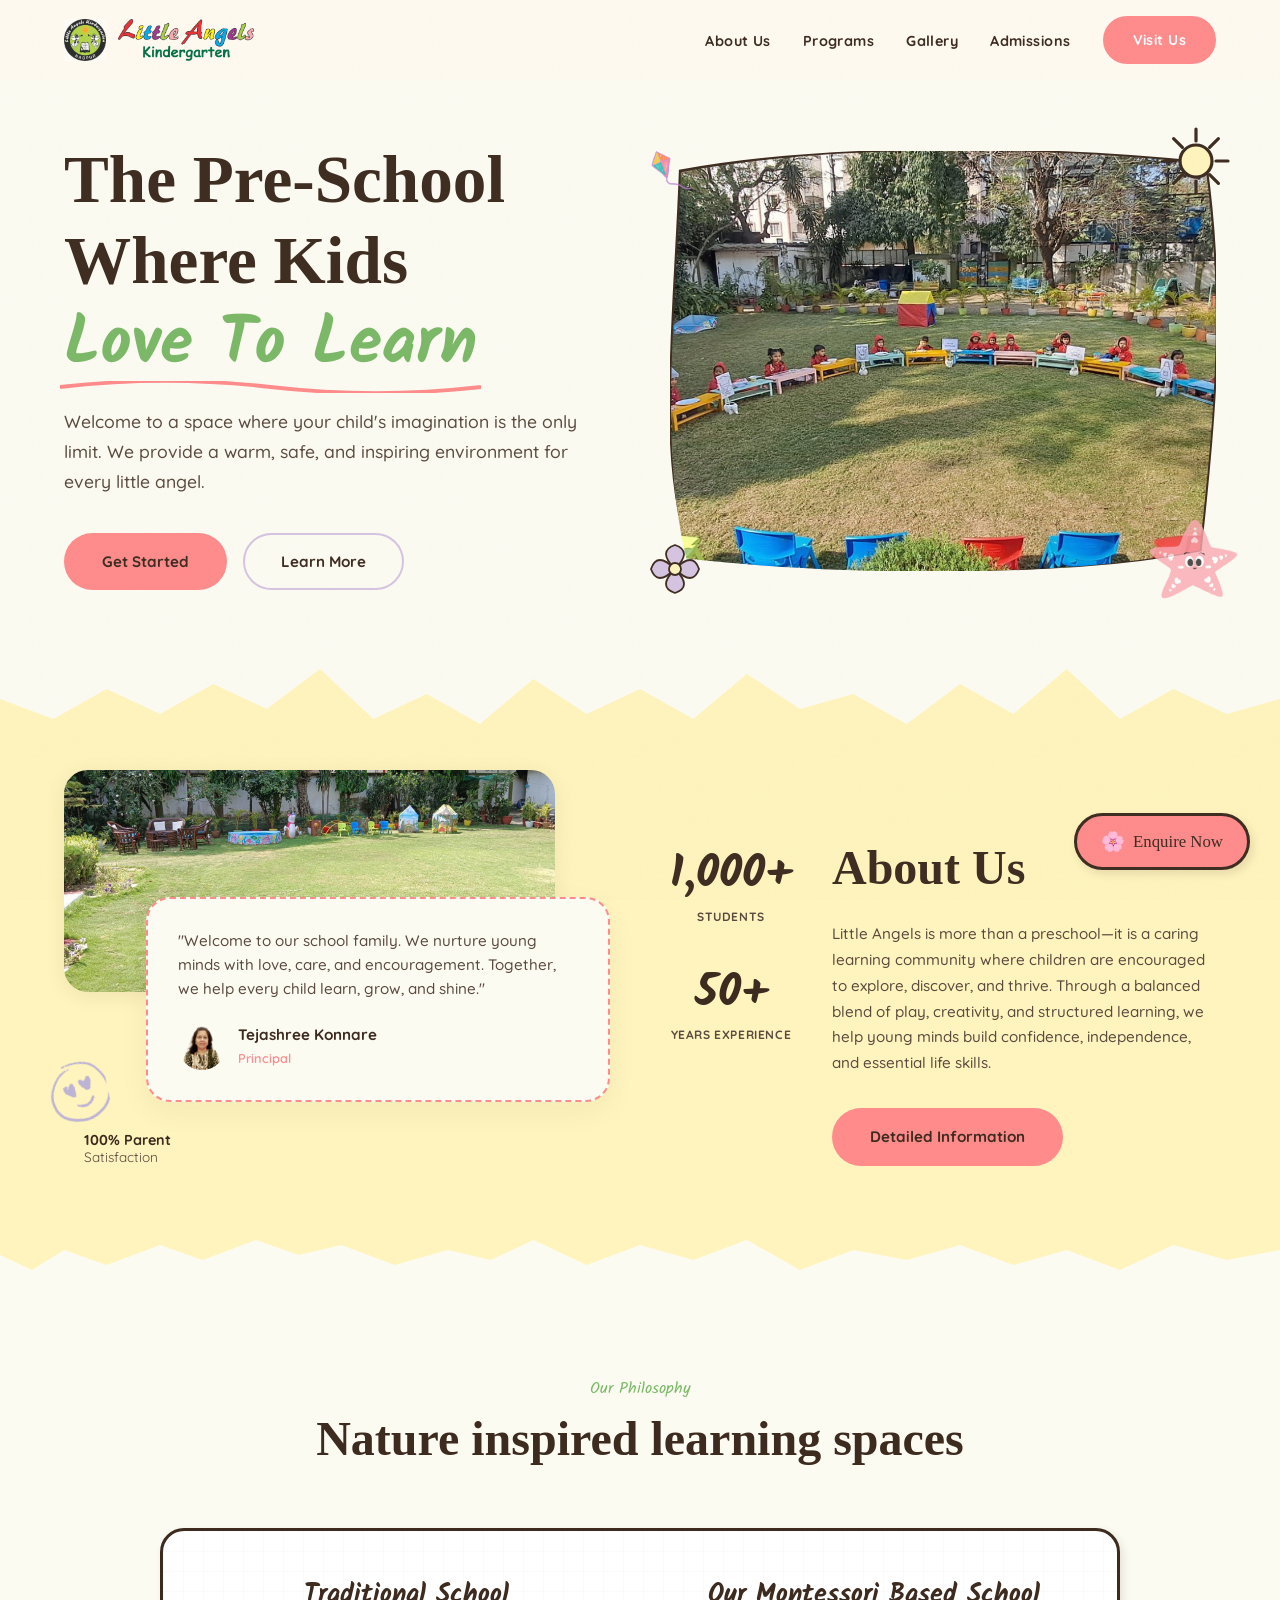
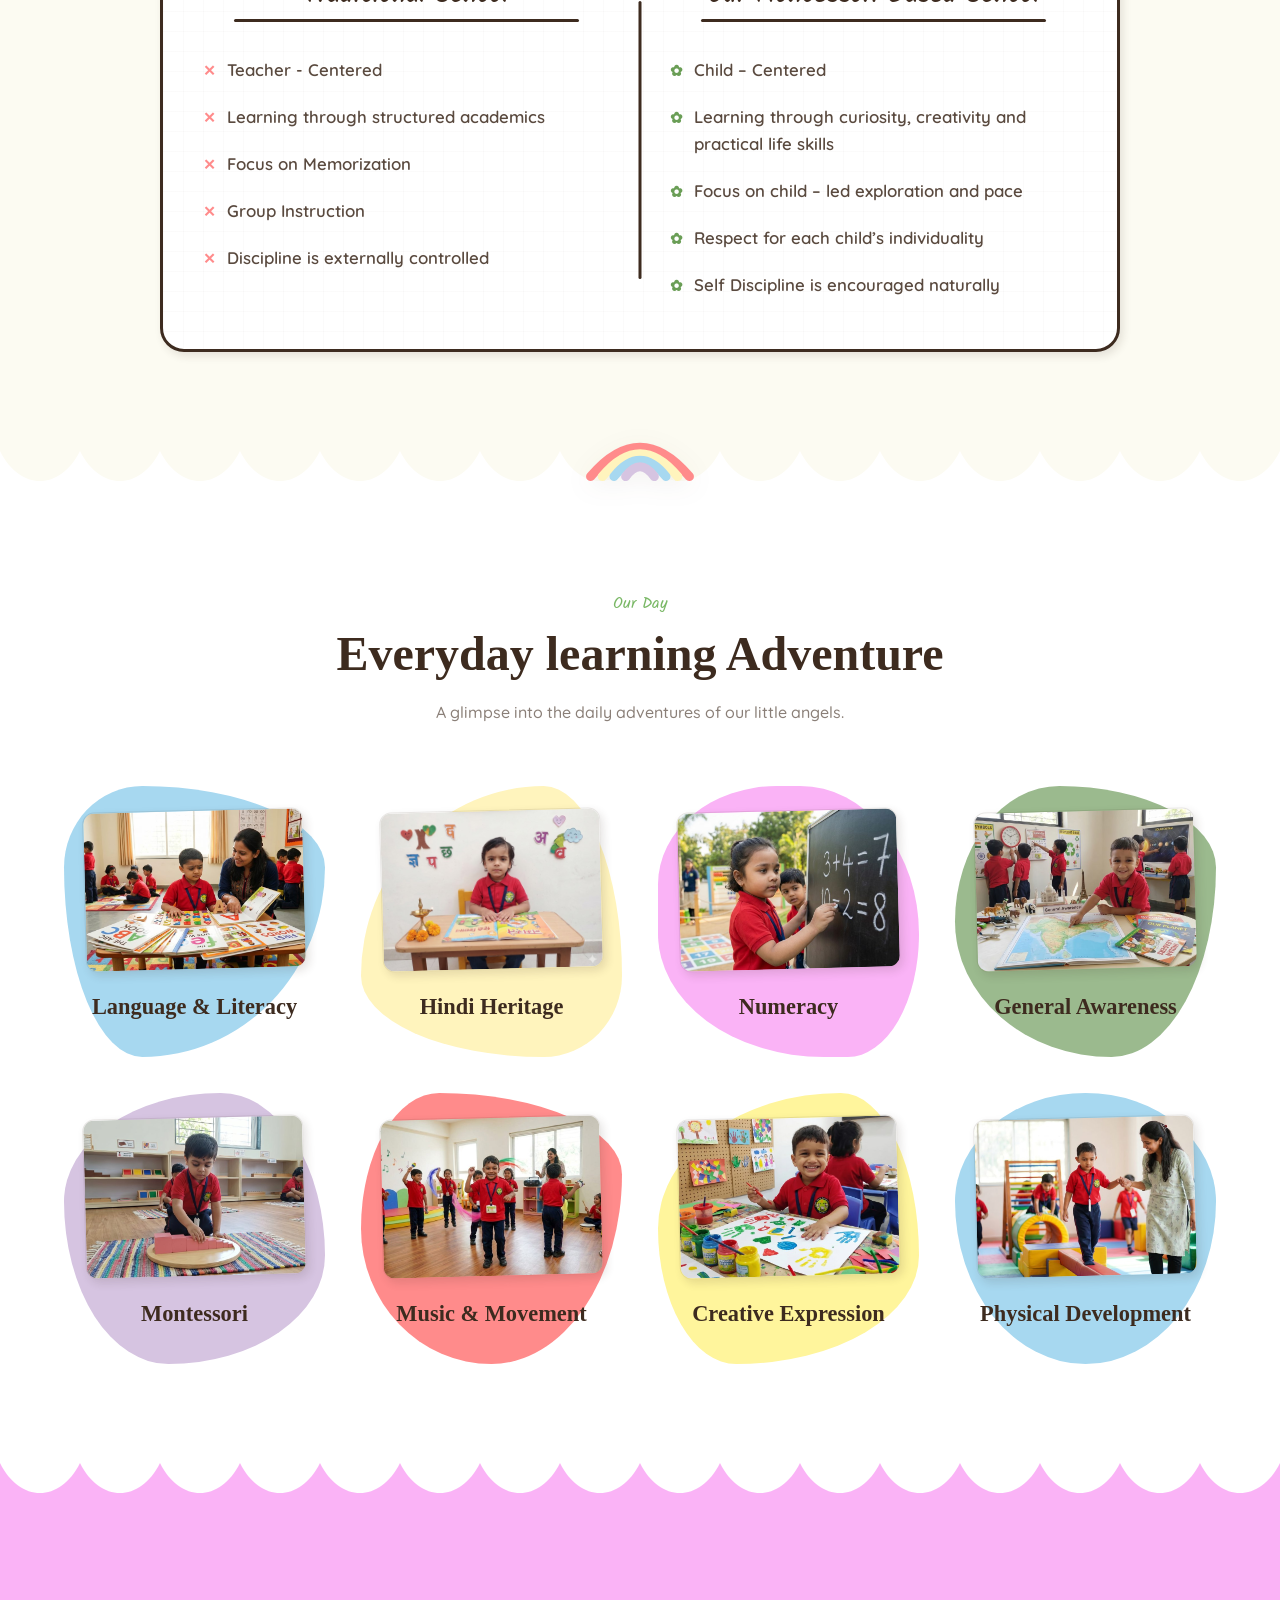
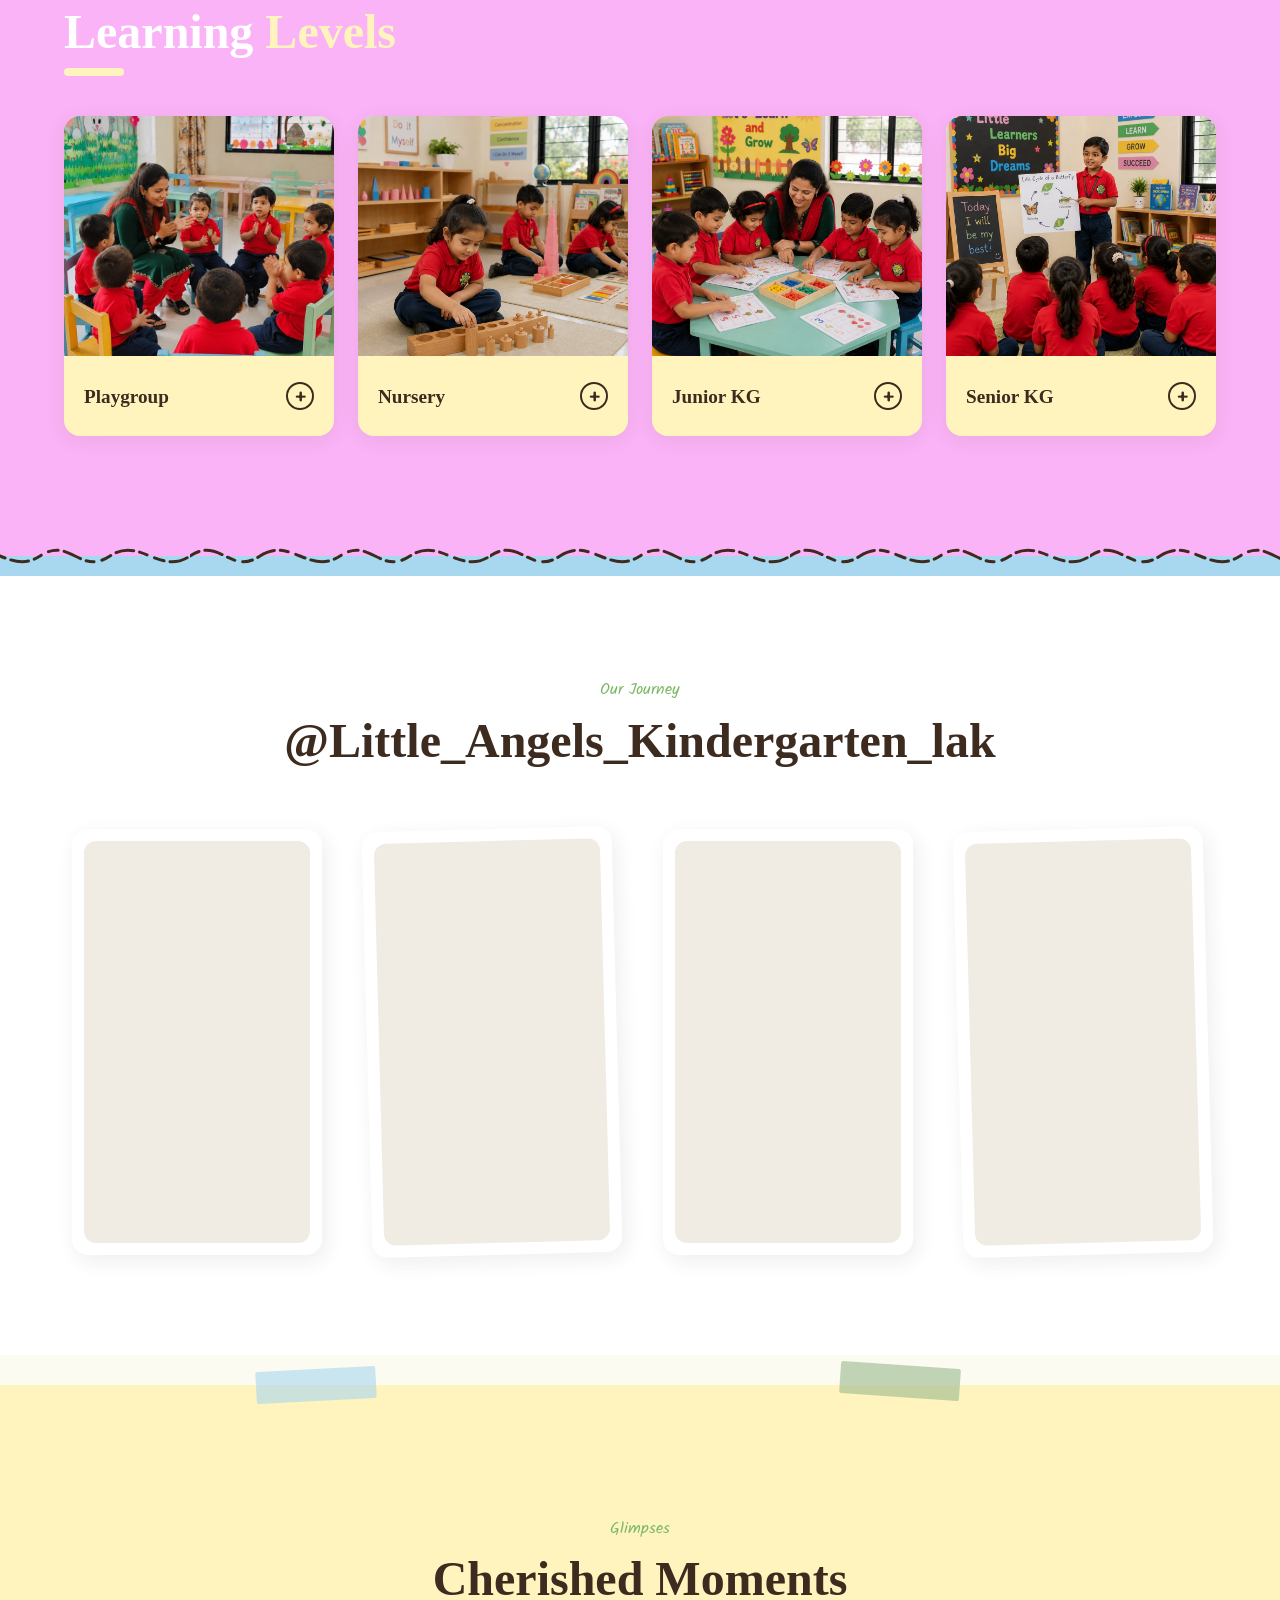
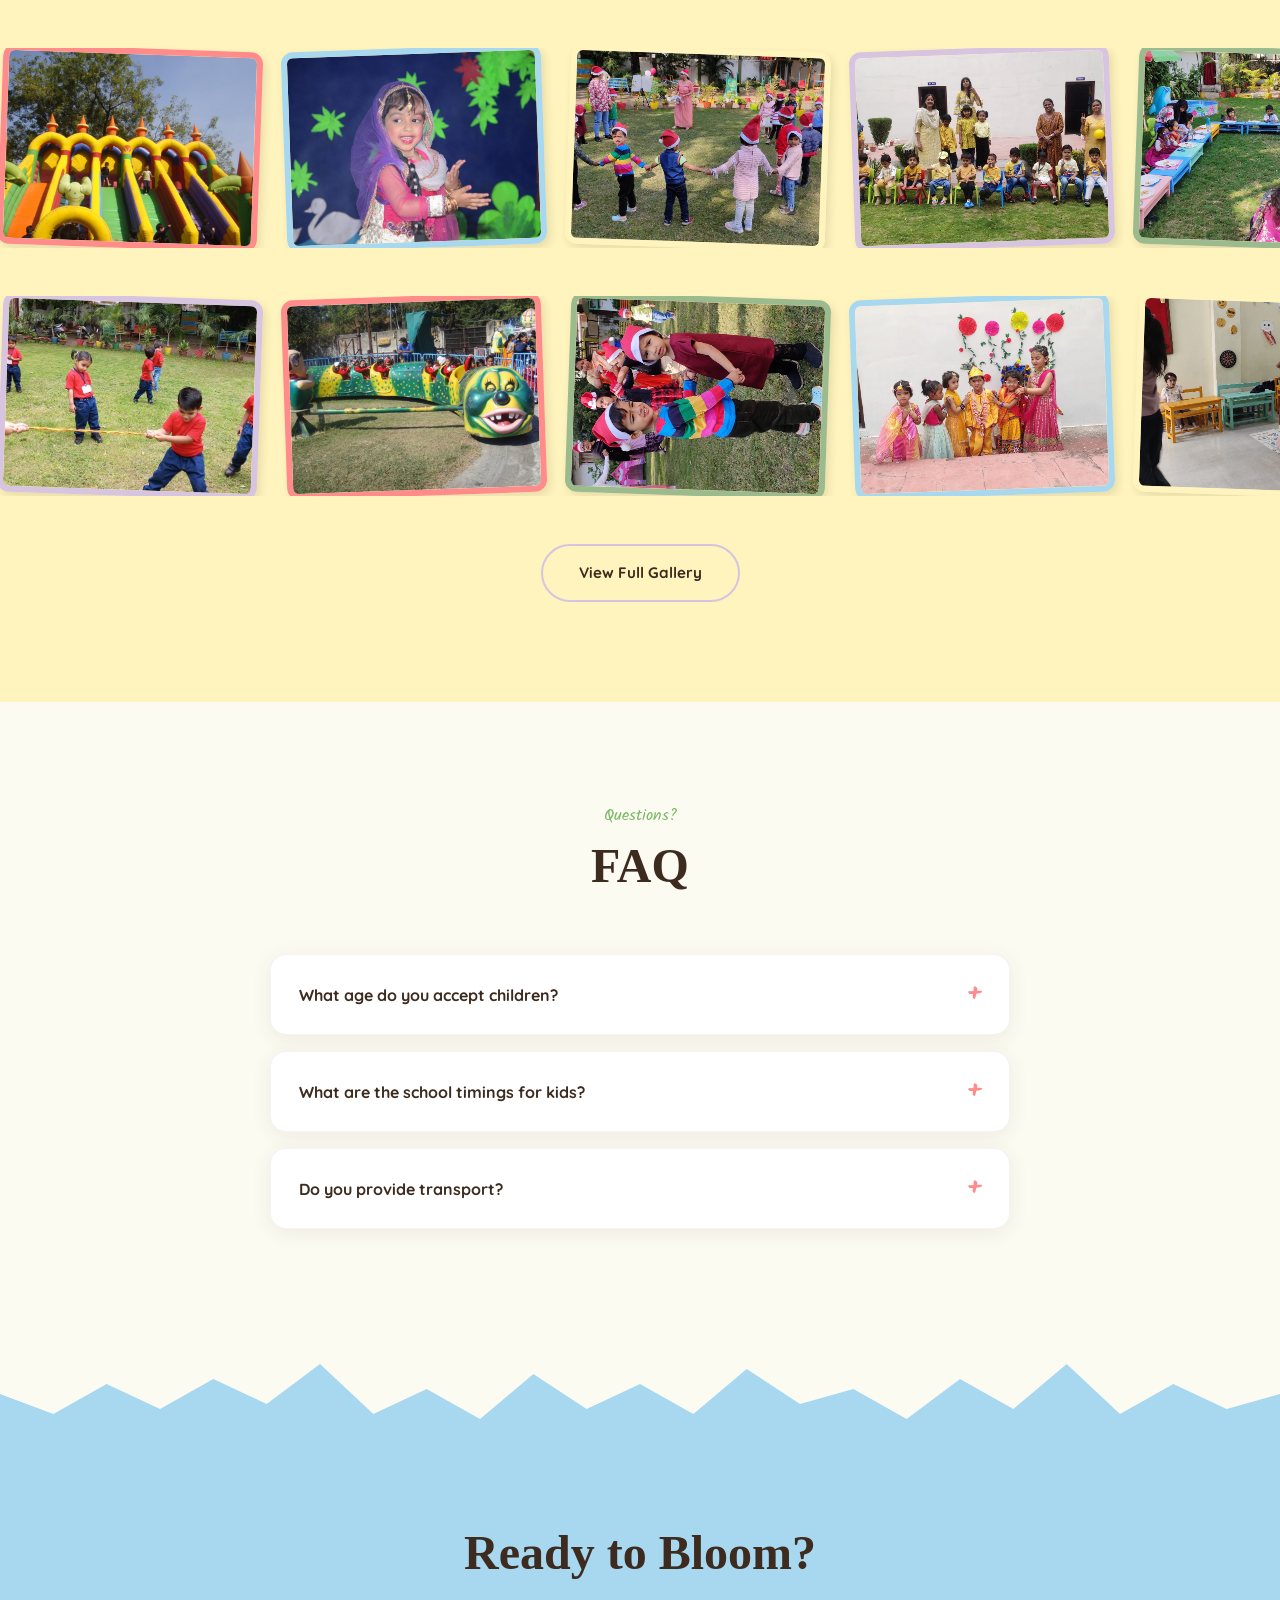
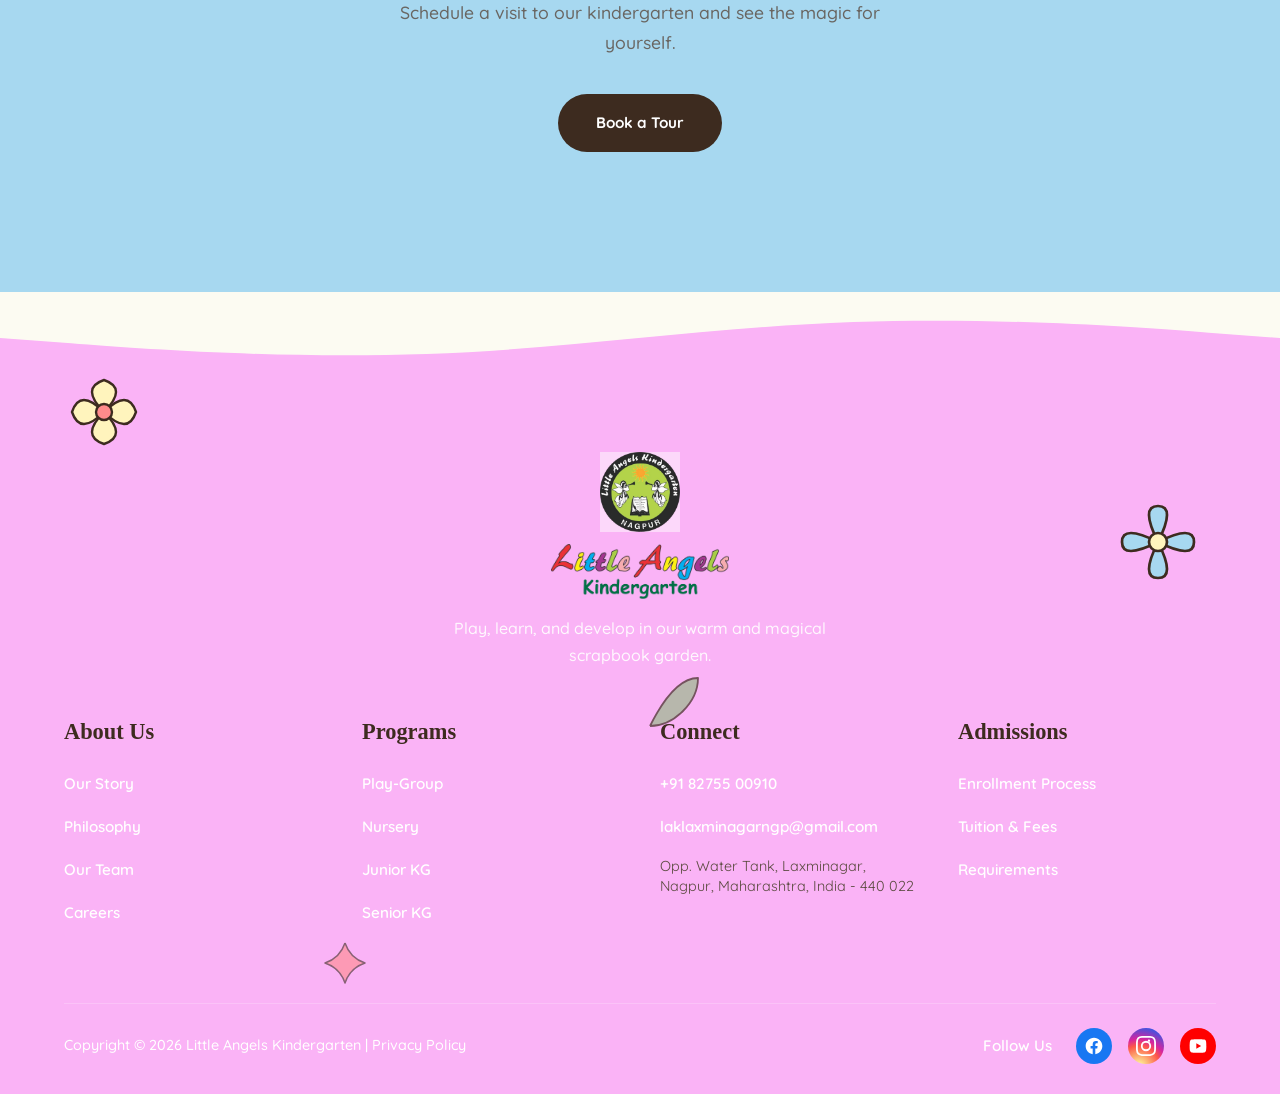
==== commit 61f77b5f: "v2" ====
--- a/index.html
+++ b/index.html
@@ -1,15 +1,51 @@
 <!DOCTYPE html>
 <html lang="en">
+
 <head>
     <meta charset="UTF-8">
     <meta name="viewport" content="width=device-width, initial-scale=1.0">
     <title>Little Angels Kindergarten | Play, Learn, Develop</title>
     <link rel="preconnect" href="https://fonts.googleapis.com">
     <link rel="preconnect" href="https://fonts.gstatic.com" crossorigin>
-    <link href="https://fonts.googleapis.com/css2?family=Chewy&family=Kalam:wght@300;400;700&display=swap" rel="stylesheet">
+    <link href="https://fonts.googleapis.com/css2?family=Chewy&family=Kalam:wght@300;400;700&display=swap"
+        rel="stylesheet">
     <link rel="icon" type="image/png" href="LAK2logo.png">
     <link rel="stylesheet" href="style.css">
+    <!-- Structured Data (Schema.org) for SEO-friendly FAQ rich snippets in Search Engine Results -->
+    <script type="application/ld+json">
+    {
+      "@context": "https://schema.org",
+      "@type": "FAQPage",
+      "mainEntity": [
+        {
+          "@type": "Question",
+          "name": "What age do you accept children?",
+          "acceptedAnswer": {
+            "@type": "Answer",
+            "text": "We welcome little angels from 2 years to 5.5 years old into our various tailored learning levels."
+          }
+        },
+        {
+          "@type": "Question",
+          "name": "What are the school timings for kids?",
+          "acceptedAnswer": {
+            "@type": "Answer",
+            "text": "Monday through Friday, from 9:30 a.m. to 1:00 p.m."
+          }
+        },
+        {
+          "@type": "Question",
+          "name": "Do you provide transport?",
+          "acceptedAnswer": {
+            "@type": "Answer",
+            "text": "No! Parents have to make their own transport arrangements to drop-off and pick-up their ward."
+          }
+        }
+      ]
+    }
+    </script>
 </head>
+
 <body>
 
     <!-- ============================================
@@ -23,7 +59,8 @@
             </a>
 
             <button class="menu-toggle" id="menuToggle" aria-label="Toggle menu">
-                <svg viewBox="0 0 24 24" width="24" height="24" stroke="currentColor" stroke-width="2" fill="none" stroke-linecap="round" stroke-linejoin="round">
+                <svg viewBox="0 0 24 24" width="24" height="24" stroke="currentColor" stroke-width="2" fill="none"
+                    stroke-linecap="round" stroke-linejoin="round">
                     <line x1="3" y1="12" x2="21" y2="12"></line>
                     <line x1="3" y1="6" x2="21" y2="6"></line>
                     <line x1="3" y1="18" x2="21" y2="18"></line>
@@ -47,16 +84,17 @@
         <div class="container">
             <div class="hero-text reveal reveal-delay-1">
                 <h1>
-                    The Pre-School Where Kids 
+                    The Pre-School Where Kids
                     <span class="keyword highlight">
                         Love To Learn
                         <!-- Scribble Underline -->
                         <svg class="scribble" viewBox="0 0 100 10" preserveAspectRatio="none">
-                            <path d="M 0 5 Q 25 -5, 50 5 T 100 5"/>
+                            <path d="M 0 5 Q 25 -5, 50 5 T 100 5" />
                         </svg>
                     </span>
                 </h1>
-                <p>Welcome to a space where your child's imagination is the only limit. We provide a warm, safe, and inspiring environment for every little angel.</p>
+                <p>Welcome to a space where your child's imagination is the only limit. We provide a warm, safe, and
+                    inspiring environment for every little angel.</p>
                 <div class="hero-buttons">
                     <a href="#contact" class="btn btn-primary">Get Started</a>
                     <a href="#faq" class="btn btn-outline">Learn More</a>
@@ -66,40 +104,51 @@
             <div class="hero-image-wrap reveal reveal-delay-2">
                 <!-- SVG Doodle Sun -->
                 <svg class="doodle sun" viewBox="0 0 100 100" fill="none" xmlns="http://www.w3.org/2000/svg">
-                    <circle cx="50" cy="50" r="20" fill="#FFF4BD" stroke="#3D2B1F" stroke-width="4"/>
-                    <line x1="50" y1="10" x2="50" y2="25" stroke="#3D2B1F" stroke-width="4" stroke-linecap="round"/>
-                    <line x1="50" y1="90" x2="50" y2="75" stroke="#3D2B1F" stroke-width="4" stroke-linecap="round"/>
-                    <line x1="10" y1="50" x2="25" y2="50" stroke="#3D2B1F" stroke-width="4" stroke-linecap="round"/>
-                    <line x1="90" y1="50" x2="75" y2="50" stroke="#3D2B1F" stroke-width="4" stroke-linecap="round"/>
-                    <line x1="22" y1="22" x2="33" y2="33" stroke="#3D2B1F" stroke-width="4" stroke-linecap="round"/>
-                    <line x1="78" y1="78" x2="67" y2="67" stroke="#3D2B1F" stroke-width="4" stroke-linecap="round"/>
-                    <line x1="22" y1="78" x2="33" y2="67" stroke="#3D2B1F" stroke-width="4" stroke-linecap="round"/>
-                    <line x1="78" y1="22" x2="67" y2="33" stroke="#3D2B1F" stroke-width="4" stroke-linecap="round"/>
+                    <circle cx="50" cy="50" r="20" fill="#FFF4BD" stroke="#3D2B1F" stroke-width="4" />
+                    <line x1="50" y1="10" x2="50" y2="25" stroke="#3D2B1F" stroke-width="4" stroke-linecap="round" />
+                    <line x1="50" y1="90" x2="50" y2="75" stroke="#3D2B1F" stroke-width="4" stroke-linecap="round" />
+                    <line x1="10" y1="50" x2="25" y2="50" stroke="#3D2B1F" stroke-width="4" stroke-linecap="round" />
+                    <line x1="90" y1="50" x2="75" y2="50" stroke="#3D2B1F" stroke-width="4" stroke-linecap="round" />
+                    <line x1="22" y1="22" x2="33" y2="33" stroke="#3D2B1F" stroke-width="4" stroke-linecap="round" />
+                    <line x1="78" y1="78" x2="67" y2="67" stroke="#3D2B1F" stroke-width="4" stroke-linecap="round" />
+                    <line x1="22" y1="78" x2="33" y2="67" stroke="#3D2B1F" stroke-width="4" stroke-linecap="round" />
+                    <line x1="78" y1="22" x2="67" y2="33" stroke="#3D2B1F" stroke-width="4" stroke-linecap="round" />
                 </svg>
 
                 <div class="wobbly-frame">
-                    <svg class="wobbly-border" viewBox="0 0 400 420" preserveAspectRatio="none" xmlns="http://www.w3.org/2000/svg">
+                    <svg class="wobbly-border" viewBox="0 0 400 420" preserveAspectRatio="none"
+                        xmlns="http://www.w3.org/2000/svg">
                         <defs>
                             <clipPath id="wobbly-clip" clipPathUnits="objectBoundingBox">
-                                <path d="M 0.02 0.05 C 0.3 -0.02, 0.7 -0.01, 0.98 0.03 C 1.02 0.4, 0.99 0.7, 0.97 0.95 C 0.7 1.02, 0.3 1.01, 0.03 0.97 C -0.02 0.7, 0.01 0.4, 0.02 0.05 Z"/>
+                                <path
+                                    d="M 0.02 0.05 C 0.3 -0.02, 0.7 -0.01, 0.98 0.03 C 1.02 0.4, 0.99 0.7, 0.97 0.95 C 0.7 1.02, 0.3 1.01, 0.03 0.97 C -0.02 0.7, 0.01 0.4, 0.02 0.05 Z" />
                             </clipPath>
                         </defs>
-                        <path d="M 8 20 C 120 -8, 280 -4, 392 12 C 408 168, 396 294, 388 399 C 280 428, 120 424, 12 388 C -8 294, 4 168, 8 20 Z" fill="none" stroke="#3D2B1F" stroke-width="3"/>
+                        <path
+                            d="M 8 20 C 120 -8, 280 -4, 392 12 C 408 168, 396 294, 388 399 C 280 428, 120 424, 12 388 C -8 294, 4 168, 8 20 Z"
+                            fill="none" stroke="#3D2B1F" stroke-width="3" />
                     </svg>
-                    <img src="imgs/sclimg1.jpeg" alt="Kids playing" style="clip-path: url(#wobbly-clip);" fetchpriority="high">
+                    <img src="WEBSITE/Hero Section/IMG-20260606-WA0026.jpg" alt="Kids playing" style="clip-path: url(#wobbly-clip);"
+                        fetchpriority="high">
                 </div>
 
                 <!-- Subtle PNG Doodles -->
-                <img src="doodles/12_20260517_151332_0011.png" alt="Doodle Leaf" class="scrapbook-doodle doodle-hero-1" loading="lazy">
-                <img src="doodles/17_20260517_151332_0016.png" alt="Doodle Flower" class="scrapbook-doodle doodle-hero-2" loading="lazy">
+                <img src="doodles/12_20260517_151332_0011.png" alt="Doodle Leaf" class="scrapbook-doodle doodle-hero-1"
+                    loading="lazy">
+                <img src="doodles/17_20260517_151332_0016.png" alt="Doodle Flower"
+                    class="scrapbook-doodle doodle-hero-2" loading="lazy">
 
                 <!-- SVG Doodle Flower -->
                 <svg class="doodle flower" viewBox="0 0 100 100" fill="none" xmlns="http://www.w3.org/2000/svg">
-                    <path d="M50 50 Q 20 20, 50 10 Q 80 20, 50 50" fill="#D6C4E1" stroke="#3D2B1F" stroke-width="3" stroke-linejoin="round"/>
-                    <path d="M50 50 Q 80 20, 90 50 Q 80 80, 50 50" fill="#D6C4E1" stroke="#3D2B1F" stroke-width="3" stroke-linejoin="round"/>
-                    <path d="M50 50 Q 80 80, 50 90 Q 20 80, 50 50" fill="#D6C4E1" stroke="#3D2B1F" stroke-width="3" stroke-linejoin="round"/>
-                    <path d="M50 50 Q 20 80, 10 50 Q 20 20, 50 50" fill="#D6C4E1" stroke="#3D2B1F" stroke-width="3" stroke-linejoin="round"/>
-                    <circle cx="50" cy="50" r="10" fill="#FFF4BD" stroke="#3D2B1F" stroke-width="3"/>
+                    <path d="M50 50 Q 20 20, 50 10 Q 80 20, 50 50" fill="#D6C4E1" stroke="#3D2B1F" stroke-width="3"
+                        stroke-linejoin="round" />
+                    <path d="M50 50 Q 80 20, 90 50 Q 80 80, 50 50" fill="#D6C4E1" stroke="#3D2B1F" stroke-width="3"
+                        stroke-linejoin="round" />
+                    <path d="M50 50 Q 80 80, 50 90 Q 20 80, 50 50" fill="#D6C4E1" stroke="#3D2B1F" stroke-width="3"
+                        stroke-linejoin="round" />
+                    <path d="M50 50 Q 20 80, 10 50 Q 20 20, 50 50" fill="#D6C4E1" stroke="#3D2B1F" stroke-width="3"
+                        stroke-linejoin="round" />
+                    <circle cx="50" cy="50" r="10" fill="#FFF4BD" stroke="#3D2B1F" stroke-width="3" />
                 </svg>
             </div>
         </div>
@@ -110,7 +159,9 @@
          ============================================ -->
     <div class="grass-divider">
         <svg viewBox="0 0 1200 80" preserveAspectRatio="none" xmlns="http://www.w3.org/2000/svg">
-            <path d="M 0 80 L 0 50 L 50 70 L 100 40 L 150 65 L 200 35 L 250 60 L 300 20 L 350 70 L 400 45 L 450 75 L 500 30 L 550 65 L 600 40 L 650 70 L 700 25 L 750 60 L 800 45 L 850 75 L 900 35 L 950 65 L 1000 20 L 1050 70 L 1100 40 L 1150 65 L 1200 50 L 1200 80 Z" fill="#FFF4BD"/>
+            <path
+                d="M 0 80 L 0 50 L 50 70 L 100 40 L 150 65 L 200 35 L 250 60 L 300 20 L 350 70 L 400 45 L 450 75 L 500 30 L 550 65 L 600 40 L 650 70 L 700 25 L 750 60 L 800 45 L 850 75 L 900 35 L 950 65 L 1000 20 L 1050 70 L 1100 40 L 1150 65 L 1200 50 L 1200 80 Z"
+                fill="#FFF4BD" />
         </svg>
     </div>
 
@@ -154,68 +205,80 @@
     <section class="about-section" id="about-us">
         <div class="container">
             <div class="about-grid">
-            <!-- Left Side: Image + Quote + Avatars -->
-            <div class="about-image-col reveal">
-                <div class="about-image-wrapper">
-                    <img src="imgs/sclimg2.jpeg" alt="Kids crafting" class="about-main-img" loading="lazy">
-                    <img src="doodles/1_20260517_151332_0000.png" alt="Doodle Branch" class="scrapbook-doodle doodle-card-left" loading="lazy">
-                    
-                    <!-- Overlapping Quote Card -->
-                    <div class="about-quote-card">
-                        <p class="quote-text">"At Little Angels, we don't just teach kids information; we teach them to <strong>express themselves, think, question, produce solutions, communicate, and look at the world with curiosity.</strong>"</p>
-                        <div class="quote-author">
-                            <img src="https://images.unsplash.com/photo-1544005313-94ddf0286df2?auto=format&fit=crop&q=80&w=100" alt="Founder" class="author-avatar" loading="lazy">
-                            <div class="author-info">
-                                <strong>Hilal İnce</strong>
-                                <span>Founder</span>
+                <!-- Left Side: Image + Quote + Avatars -->
+                <div class="about-image-col reveal">
+                    <div class="about-image-wrapper">
+                        <img src="WEBSITE/Home about section/IMG-20260606-WA0023.jpg" alt="Kids crafting" class="about-main-img" loading="lazy">
+                        <img src="doodles/1_20260517_151332_0000.png" alt="Doodle Branch"
+                            class="scrapbook-doodle doodle-card-left" loading="lazy">
+
+                        <!-- Overlapping Quote Card -->
+                        <div class="about-quote-card">
+                            <p class="quote-text">"Welcome to our school family. We nurture young minds with love, care, and encouragement. Together, we help every child learn, grow, and shine."</p>
+                            <div class="quote-author">
+                                <img src="imgs/faculty/Princple.png"
+                                    alt="Founder" class="author-avatar" loading="lazy">
+                                <div class="author-info">
+                                    <strong>Tejashree Konnare</strong>
+                                    <span>Principal</span>
+                                </div>
                             </div>
                         </div>
                     </div>
-                </div>
-
-                <!-- Avatars Section -->
-                <div class="about-avatars-wrap">
-                    <div class="avatars-group">
-                        <img src="https://images.unsplash.com/photo-1534528741775-53994a69daeb?auto=format&fit=crop&q=80&w=100" alt="Parent 1" loading="lazy">
-                        <img src="https://images.unsplash.com/photo-1506794778202-cad84cf45f1d?auto=format&fit=crop&q=80&w=100" alt="Parent 2" loading="lazy">
-                        <img src="https://images.unsplash.com/photo-1494790108377-be9c29b29330?auto=format&fit=crop&q=80&w=100" alt="Parent 3" loading="lazy">
-                        <img src="https://images.unsplash.com/photo-1507003211169-0a1dd7228f2d?auto=format&fit=crop&q=80&w=100" alt="Parent 4" loading="lazy">
-                    </div>
-                    <div class="avatars-text">
-                        <strong>100% Parent</strong>
-                        <span>Satisfaction</span>
-                    </div>
-                </div>
-            </div>
-
-            <!-- Right Side: Stats + Text -->
-            <div class="about-content-col reveal reveal-delay-1">
-                <div class="about-stats">
-                    <div class="stat-item">
-                        <h3 class="handwritten">1,000+</h3>
-                        <p>STUDENTS</p>
-                    </div>
-                    <div class="stat-item">
-                        <h3 class="handwritten">15+</h3>
-                        <p>YEARS EXPERIENCE</p>
-                    </div>
-                </div>
-
-                <div class="about-text-content">
-                    <div class="section-header" style="text-align: left; margin-bottom: 24px;">
-                        <span class="section-label" style="font-family: 'Kalam', cursive; font-size: 1.4rem; color: var(--lavender); margin-bottom: 8px;">About Us</span>
-                        <h2 style="margin-bottom: 0;">Welcome</h2>
-                    </div>
-                    
-                    <p>As the founder of Little Angels, I would like to warmly invite you to our family.</p>
-                    
-                    <p>Over the years, Little Angels has transformed from just a kindergarten into a <strong>development community</strong> where children can learn freely, are loved, supported, and feel safe.</p>
-                    
-                    <p>Our belief in the potential of children is the foundation of our entire educational approach.  curiosity-arousing, creative, and nurturing learning environment.</p>
-
-                    <a href="#programmes" class="btn btn-primary" style="margin-top: 16px;">Detailed Information</a>
-                </div>
-            </div>
+
+                    <!-- Avatars Section -->
+                    <div class="about-avatars-wrap">
+                        <!-- <div class="avatars-group">
+                            <img src="https://images.unsplash.com/photo-1534528741775-53994a69daeb?auto=format&fit=crop&q=80&w=100"
+                                alt="Parent 1" loading="lazy">
+                            <img src="https://images.unsplash.com/photo-1506794778202-cad84cf45f1d?auto=format&fit=crop&q=80&w=100"
+                                alt="Parent 2" loading="lazy">
+                            <img src="https://images.unsplash.com/photo-1494790108377-be9c29b29330?auto=format&fit=crop&q=80&w=100"
+                                alt="Parent 3" loading="lazy">
+                            <img src="https://images.unsplash.com/photo-1507003211169-0a1dd7228f2d?auto=format&fit=crop&q=80&w=100"
+                                alt="Parent 4" loading="lazy">
+                        </div> -->
+                        <div class="avatars-text">
+                            <strong>100% Parent</strong>
+                            <span>Satisfaction</span>
+                        </div>
+                    </div>
+                </div>
+
+                <!-- Right Side: Stats + Text -->
+                <div class="about-content-col reveal reveal-delay-1">
+                    <div class="about-stats">
+                        <div class="stat-item">
+                            <h3 class="handwritten">1,000+</h3>
+                            <p>STUDENTS</p>
+                        </div>
+                        <div class="stat-item">
+                            <h3 class="handwritten">50+</h3>
+                            <p>YEARS EXPERIENCE</p>
+                        </div>
+                    </div>
+
+                    <div class="about-text-content">
+                        <div class="section-header" style="text-align: left; margin-bottom: 24px;">
+                            <!-- <span class="section-label" style="font-family: 'Kalam', cursive; font-size: 1.4rem; color: var(--lavender); margin-bottom: 8px;">About Us</span> -->
+                            <h2 style="margin-bottom: 0;">About Us</h2>
+                        </div>
+
+                        <p>Little Angels is more than a preschool—it is a caring learning community where children are
+                            encouraged to explore, discover, and thrive. Through a balanced blend of play, creativity,
+                            and structured learning, we help young minds build confidence, independence, and essential
+                            life skills.</p>
+
+                        <!-- <p>Over the years, Little Angels has transformed from just a kindergarten into a
+                            <strong>development community</strong> where children can learn freely, are loved,
+                            supported, and feel safe.</p>
+
+                        <p>Our belief in the potential of children is the foundation of our entire educational approach.
+                            curiosity-arousing, creative, and nurturing learning environment.</p> -->
+
+                        <a href="#programmes" class="btn btn-primary" style="margin-top: 16px;">Detailed Information</a>
+                    </div>
+                </div>
             </div>
         </div>
     </section>
@@ -230,46 +293,57 @@
     <section class="comparison-section container" id="nature">
         <div class="section-header reveal">
             <span class="section-label">Our Philosophy</span>
-            <h2>Nature over Concrete</h2>
-            <p>Why we believe in an organic, sensory-rich environment for early childhood development.</p>
-        </div>
-
-        <div class="comparison-grid">
-            <div class="compare-dull reveal">
-                <div class="dull-icon">🏢</div>
-                <h3 class="handwritten">Traditional Schools</h3>
-                <p>Standardized classrooms that restrict movement and exploration.</p>
-                <ul>
-                    <li>Rigid seating arrangements</li>
-                    <li>Limited outdoor time</li>
-                    <li>Standardized curriculum</li>
-                </ul>
-            </div>
-            <div class="compare-bloom reveal reveal-delay-2">
-                <!-- SVG Leaf Deco -->
-                <svg class="deco-leaf" viewBox="0 0 100 100" xmlns="http://www.w3.org/2000/svg">
-                    <path d="M10 90 Q 50 10, 90 10 C 90 50, 50 90, 10 90" fill="currentColor"/>
-                </svg>
-                <div class="bloom-icon">🌿</div>
-                <h3 class="handwritten">Our Montessori Garden</h3>
-                <p>An environment designed to follow the child's natural curiosity and pace.</p>
-                <ul>
-                    <li>Freedom of movement</li>
-                    <li>Nature-integrated learning</li>
-                    <li>Child-led exploration</li>
-                </ul>
+            <h2>Nature inspired learning spaces</h2>
+            <!-- <p>Why we believe in an organic, sensory-rich environment for early childhood development.</p> -->
+        </div>
+
+        <!-- Comparison T-Chart -->
+        <div class="comparison-t-chart reveal" style="margin-top: 60px;">
+            <div class="t-chart-inner">
+                <!-- Vertical Divider Line -->
+                <div class="t-chart-divider"></div>
+
+                <!-- Left Side: Traditional -->
+                <div class="t-chart-col left-col">
+                    <h3 class="handwritten">Traditional School</h3>
+                    <div class="t-chart-underline"></div>
+                    <ul>
+                        <li>Teacher - Centered</li>
+                        <li>Learning through structured academics</li>
+                        <li>Focus on Memorization</li>
+                        <li>Group Instruction</li>
+                        <li>Discipline is externally controlled</li>
+                    </ul>
+                </div>
+
+                <!-- Right Side: Our School -->
+                <div class="t-chart-col right-col">
+                    <h3 class="handwritten">Our Montessori Based School</h3>
+                    <div class="t-chart-underline"></div>
+                    <ul>
+                        <li>Child – Centered</li>
+                        <li>Learning through curiosity, creativity and practical life skills</li>
+                        <li>Focus on child – led exploration and pace</li>
+                        <li>Respect for each child’s individuality</li>
+                        <li>Self Discipline is encouraged naturally</li>
+                    </ul>
+                </div>
             </div>
         </div>
     </section>
 
-    <div style="position: relative; background: var(--primary-bg); height: 40px; margin-top: -1px; margin-bottom: -1px;">
+    <div
+        style="position: relative; background: var(--primary-bg); height: 40px; margin-top: -1px; margin-bottom: -1px;">
         <div class="divider-cloud" style="background-color: var(--white); height: 100%;"></div>
         <!-- Whimsical SVG Rainbow centered in the divider -->
         <svg class="doodle-rainbow" viewBox="0 0 100 60" xmlns="http://www.w3.org/2000/svg">
             <path d="M 12 55 Q 50 10 88 55" fill="none" stroke="var(--coral)" stroke-width="7" stroke-linecap="round" />
-            <path d="M 21 55 Q 50 20 79 55" fill="none" stroke="var(--buttercream)" stroke-width="7" stroke-linecap="round" />
-            <path d="M 30 55 Q 50 30 70 55" fill="none" stroke="var(--sky-mist)" stroke-width="7" stroke-linecap="round" />
-            <path d="M 39 55 Q 50 40 61 55" fill="none" stroke="var(--lavender)" stroke-width="7" stroke-linecap="round" />
+            <path d="M 21 55 Q 50 20 79 55" fill="none" stroke="var(--buttercream)" stroke-width="7"
+                stroke-linecap="round" />
+            <path d="M 30 55 Q 50 30 70 55" fill="none" stroke="var(--sky-mist)" stroke-width="7"
+                stroke-linecap="round" />
+            <path d="M 39 55 Q 50 40 61 55" fill="none" stroke="var(--lavender)" stroke-width="7"
+                stroke-linecap="round" />
         </svg>
     </div>
 
@@ -280,25 +354,42 @@
         <div class="container">
             <div class="section-header reveal">
                 <span class="section-label">Our Day</span>
-                <h2>School Life</h2>
+                <h2>Everyday learning Adventure</h2>
                 <p>A glimpse into the daily adventures of our little angels.</p>
             </div>
 
-            <div class="blob-grid">
-                <div class="blob-card reveal">
-                    <img src="imgs/sclimg3.jpeg" alt="Creative Arts" class="sticker blob-icon" style="width: 100%; height: 180px;" loading="lazy">
-                    <h3>Creative Arts</h3>
-                    <p>Expressing imagination through colors, shapes, and textures.</p>
-                </div>
-                <div class="blob-card reveal reveal-delay-1">
-                    <img src="imgs/sclimg4.jpeg" alt="Outdoor Play" class="sticker blob-icon" style="width: 100%; height: 180px;" loading="lazy">
-                    <h3>Outdoor Play</h3>
-                    <p>Connecting with nature and developing gross motor skills.</p>
-                </div>
-                <div class="blob-card reveal reveal-delay-2">
-                    <img src="imgs/sclimg5.jpeg" alt="Sensory Learning" class="sticker blob-icon" style="width: 100%; height: 180px;" loading="lazy">
-                    <h3>Sensory Learning</h3>
-                    <p>Hands-on activities that engage all five senses.</p>
+            <div class="blob-grid" style="grid-template-columns: repeat(auto-fit, minmax(240px, 1fr));">
+                <div class="blob-card reveal" style="background: var(--sky-mist); border-radius: 30% 70% 70% 30% / 30% 30% 70% 70%; padding: 24px 20px;">
+                    <img src="imgs/Language & Literacy.jpg" alt="Language &amp; Literacy" class="sticker" style="width: 100%; height: 160px; object-fit: cover; margin-bottom: 16px; border-radius: 12px;" loading="lazy">
+                    <h3 style="font-size: 1.4rem; color: var(--text-dark);">Language &amp; Literacy</h3>
+                </div>
+                <div class="blob-card reveal reveal-delay-1" style="background: var(--buttercream); border-radius: 70% 30% 30% 70% / 70% 70% 30% 30%; padding: 24px 20px;">
+                    <img src="imgs/Hindi.jpg" alt="Hindi Heritage" class="sticker" style="width: 100%; height: 160px; object-fit: cover; margin-bottom: 16px; border-radius: 12px;" loading="lazy">
+                    <h3 style="font-size: 1.4rem; color: var(--text-dark);">Hindi Heritage</h3>
+                </div>
+                <div class="blob-card reveal reveal-delay-2" style="background: var(--pink-mist); border-radius: 50% 50% 30% 70% / 40% 60% 50% 50%; padding: 24px 20px;">
+                    <img src="imgs/Numeracy.jpg" alt="Numeracy" class="sticker" style="width: 100%; height: 160px; object-fit: cover; margin-bottom: 16px; border-radius: 12px;" loading="lazy">
+                    <h3 style="font-size: 1.4rem; color: var(--text-dark);">Numeracy</h3>
+                </div>
+                <div class="blob-card reveal reveal-delay-3" style="background: var(--green-organic); border-radius: 40% 60% 40% 60% / 50% 30% 70% 50%; padding: 24px 20px;">
+                    <img src="imgs/General Awareness.jpg" alt="General Awareness" class="sticker" style="width: 100%; height: 160px; object-fit: cover; margin-bottom: 16px; border-radius: 12px;" loading="lazy">
+                    <h3 style="font-size: 1.4rem; color: var(--text-dark);">General Awareness</h3>
+                </div>
+                <div class="blob-card reveal" style="background: var(--lavender); border-radius: 60% 40% 60% 40% / 40% 60% 40% 60%; padding: 24px 20px;">
+                    <img src="imgs/Montessori.jpg" alt="Montessori" class="sticker" style="width: 100%; height: 160px; object-fit: cover; margin-bottom: 16px; border-radius: 12px;" loading="lazy">
+                    <h3 style="font-size: 1.4rem; color: var(--text-dark);">Montessori</h3>
+                </div>
+                <div class="blob-card reveal reveal-delay-1" style="background: var(--coral); border-radius: 30% 70% 50% 50% / 50% 30% 70% 50%; padding: 24px 20px;">
+                    <img src="imgs/Music & Movement.jpg" alt="Music &amp; Movement" class="sticker" style="width: 100%; height: 160px; object-fit: cover; margin-bottom: 16px; border-radius: 12px;" loading="lazy">
+                    <h3 style="font-size: 1.4rem; color: var(--text-dark);">Music &amp; Movement</h3>
+                </div>
+                <div class="blob-card reveal reveal-delay-2" style="background: var(--yellow); border-radius: 70% 30% 70% 30% / 50% 60% 40% 50%; padding: 24px 20px;">
+                    <img src="imgs/Creative Expression.jpg" alt="Creative Expression" class="sticker" style="width: 100%; height: 160px; object-fit: cover; margin-bottom: 16px; border-radius: 12px;" loading="lazy">
+                    <h3 style="font-size: 1.4rem; color: var(--text-dark);">Creative Expression</h3>
+                </div>
+                <div class="blob-card reveal reveal-delay-3" style="background: var(--sky-mist); border-radius: 50% 50% 50% 50% / 40% 40% 60% 60%; padding: 24px 20px;">
+                    <img src="imgs/Physical Development.jpg" alt="Physical Development" class="sticker" style="width: 100%; height: 160px; object-fit: cover; margin-bottom: 16px; border-radius: 12px;" loading="lazy">
+                    <h3 style="font-size: 1.4rem; color: var(--text-dark);">Physical Development</h3>
                 </div>
             </div>
         </div>
@@ -314,7 +405,8 @@
     <section class="programmes-section" id="programmes">
         <div class="container">
             <div class="section-header reveal" style="text-align: left;">
-                <h2 style="color: var(--white); margin-bottom: 8px;">Our <span style="color: var(--buttercream);">Programmes</span></h2>
+                <h2 style="color: var(--white); margin-bottom: 8px;">Learning <span
+                        style="color: var(--buttercream);">Levels</span></h2>
                 <div class="thick-underline"></div>
             </div>
 
@@ -323,7 +415,7 @@
                 <div class="prog-card reveal">
                     <div class="prog-card-inner">
                         <div class="prog-card-front">
-                            <img src="imgs/sclimg6.jpeg" alt="Playgroup" loading="lazy">
+                            <img src="imgs/playgroup.jpg" alt="Playgroup" loading="lazy">
                             <div class="prog-banner">
                                 <h3>Playgroup</h3>
                                 <div class="prog-icon">+</div>
@@ -337,7 +429,7 @@
                             <ul class="prog-details">
                                 <li>
                                     <span class="icon">👶</span>
-                                    <div><strong>1.5-2.5 years</strong><span>Kids</span></div>
+                                    <div><strong>2 - 2.5 Years</strong><span>Kids</span></div>
                                 </li>
                                 <li>
                                     <span class="icon">📅</span>
@@ -356,7 +448,7 @@
                 <div class="prog-card reveal reveal-delay-1">
                     <div class="prog-card-inner">
                         <div class="prog-card-front">
-                            <img src="imgs/sclimg7.jpeg" alt="Nursery" loading="lazy">
+                            <img src="imgs/nursery.jpg" alt="Nursery" loading="lazy">
                             <div class="prog-banner">
                                 <h3>Nursery</h3>
                                 <div class="prog-icon">+</div>
@@ -370,7 +462,7 @@
                             <ul class="prog-details">
                                 <li>
                                     <span class="icon">👶</span>
-                                    <div><strong>2.5-3.5 years</strong><span>Kids</span></div>
+                                    <div><strong>2.5 - 3.5 Years</strong><span>Kids</span></div>
                                 </li>
                                 <li>
                                     <span class="icon">📅</span>
@@ -378,32 +470,32 @@
                                 </li>
                                 <li>
                                     <span class="icon">⏱️</span>
-                                    <div><strong>3 Hr 30 Mins</strong><span>per day</span></div>
+                                    <div><strong>3 Hr</strong><span>per day</span></div>
                                 </li>
                             </ul>
                         </div>
                     </div>
                 </div>
 
-                <!-- Preschool Year 3 -->
+                <!-- Junior KG -->
                 <div class="prog-card reveal reveal-delay-2">
                     <div class="prog-card-inner">
                         <div class="prog-card-front">
-                            <img src="imgs/sclimg8.jpeg" alt="Preschool" loading="lazy">
+                            <img src="imgs/juniorkg.jpg" alt="Junior KG" loading="lazy">
                             <div class="prog-banner">
-                                <h3>Preschool Year 3</h3>
+                                <h3>Junior KG</h3>
                                 <div class="prog-icon">+</div>
                             </div>
                         </div>
                         <div class="prog-card-back">
                             <div class="back-header">
-                                <h3>Preschool Year 3</h3>
+                                <h3>Junior KG</h3>
                                 <div class="prog-icon close">×</div>
                             </div>
                             <ul class="prog-details">
                                 <li>
                                     <span class="icon">👶</span>
-                                    <div><strong>3.5-4.5 years</strong><span>Kids</span></div>
+                                    <div><strong>3.5 - 4.5 Years</strong><span>Kids</span></div>
                                 </li>
                                 <li>
                                     <span class="icon">📅</span>
@@ -411,7 +503,7 @@
                                 </li>
                                 <li>
                                     <span class="icon">⏱️</span>
-                                    <div><strong>4 Hr</strong><span>per day</span></div>
+                                    <div><strong>3.5 Hr</strong><span>per day</span></div>
                                 </li>
                             </ul>
                         </div>
@@ -422,7 +514,7 @@
                 <div class="prog-card reveal reveal-delay-3">
                     <div class="prog-card-inner">
                         <div class="prog-card-front">
-                            <img src="imgs/sclimg9.jpeg" alt="Senior KG" loading="lazy">
+                            <img src="imgs/seniorkg.jpg" alt="Senior KG" loading="lazy">
                             <div class="prog-banner">
                                 <h3>Senior KG</h3>
                                 <div class="prog-icon">+</div>
@@ -436,7 +528,7 @@
                             <ul class="prog-details">
                                 <li>
                                     <span class="icon">👶</span>
-                                    <div><strong>4.5-5.5 years</strong><span>Kids</span></div>
+                                    <div><strong>4.5 - 5.5 Years</strong><span>Kids</span></div>
                                 </li>
                                 <li>
                                     <span class="icon">📅</span>
@@ -444,7 +536,7 @@
                                 </li>
                                 <li>
                                     <span class="icon">⏱️</span>
-                                    <div><strong>4 Hr 30 Mins</strong><span>per day</span></div>
+                                    <div><strong>3.5 Hr</strong><span>per day</span></div>
                                 </li>
                             </ul>
                         </div>
@@ -461,17 +553,17 @@
     <!-- ============================================
          TESTIMONIALS (POLAROIDS)
          ============================================ -->
-    <section class="testimonials-section" id="testimonials">
+    <!-- <section class="testimonials-section" id="testimonials">
         <div class="container">
             <div class="section-header reveal">
                 <span class="section-label">Experiences</span>
-                <h2 style="color: var(--text-dark);">Parent Stories</h2>
+                <h2 style="color: var(--text-dark);">Parent’s Review</h2>
             </div>
 
             <div class="testimonials-grid">
                 <div class="polaroid reveal">
                     <div class="video-wrap">
-                        <!-- 9:16 Testimonial Video -->
+                        <!-- 9:16 Testimonial Video
                         <video poster="imgs/sclimg10.jpeg" controls playsinline>
                             <source src="your-video-file-1.mp4" type="video/mp4">
                         </video>
@@ -483,7 +575,7 @@
                 </div>
                 <div class="polaroid reveal reveal-delay-1">
                     <div class="video-wrap">
-                        <!-- 9:16 Testimonial Video -->
+                        <!-- 9:16 Testimonial Video
                         <video poster="imgs/sclimg11.jpeg" controls playsinline>
                             <source src="your-video-file-2.mp4" type="video/mp4">
                         </video>
@@ -495,7 +587,7 @@
                 </div>
                 <div class="polaroid reveal reveal-delay-2">
                     <div class="video-wrap">
-                        <!-- 9:16 Testimonial Video -->
+                        <!-- 9:16 Testimonial Video
                         <video poster="imgs/sclimg12.jpeg" controls playsinline>
                             <source src="your-video-file-3.mp4" type="video/mp4">
                         </video>
@@ -507,7 +599,7 @@
                 </div>
                 <div class="polaroid reveal reveal-delay-3">
                     <div class="video-wrap">
-                        <!-- 9:16 Testimonial Video -->
+                        <!-- 9:16 Testimonial Video
                         <video poster="imgs/sclimg13.jpeg" controls playsinline>
                             <source src="your-video-file-4.mp4" type="video/mp4">
                         </video>
@@ -523,7 +615,7 @@
 
     <div style="background: linear-gradient(to bottom, var(--sky-mist) 50%, var(--white) 50%);">
         <div class="divider-washi-seam"></div>
-    </div>
+    </div> -->
 
     <!-- ============================================
          INSTAGRAM REELS
@@ -531,57 +623,37 @@
     <section class="reels-section" id="reels">
         <div class="container">
             <div class="section-header reveal">
-                <span class="section-label">Follow Our Journey</span>
-                <h2>@LittleAngels</h2>
-            </div>
-            
+                <span class="section-label">Our Journey</span>
+                <a href="https://www.instagram.com/little_angels_kindergarten_lak/" target="_blank" style="text-decoration: none;"><h2>@Little_Angels_Kindergarten_lak</h2></a>
+            </div>
+
             <div class="reels-grid">
                 <div class="reel-card reveal">
                     <div class="reel-video-wrap">
-                        <video poster="imgs/sclimg14.jpeg" controls playsinline>
-                            <source src="#" type="video/mp4">
-                        </video>
-                        <div class="reel-overlay">
-                            <svg viewBox="0 0 24 24" width="24" height="24" fill="currentColor"><path d="M12 2.163c3.204 0 3.584.012 4.85.07 3.252.148 4.771 1.691 4.919 4.919.058 1.265.069 1.645.069 4.849 0 3.205-.012 3.584-.069 4.849-.149 3.225-1.664 4.771-4.919 4.919-1.266.058-1.644.07-4.85.07-3.204 0-3.584-.012-4.849-.07-3.26-.149-4.771-1.699-4.919-4.92-.058-1.265-.07-1.644-.07-4.849 0-3.204.013-3.583.07-4.849.149-3.227 1.664-4.771 4.919-4.919 1.266-.057 1.645-.069 4.849-.069zm0-2.163C8.741 0 8.332.014 7.052.072 2.695.272.273 2.69.073 7.052.014 8.333 0 8.741 0 12c0 3.259.014 3.668.072 4.948.2 4.358 2.618 6.78 6.98 6.98 1.28.058 1.689.072 4.948.072 3.259 0 3.668-.014 4.948-.072 4.354-.2 6.782-2.618 6.979-6.98.059-1.28.073-1.689.073-4.948 0-3.259-.014-3.667-.072-4.947-.196-4.354-2.617-6.78-6.979-6.98-1.28-.059-1.69-.073-4.949-.073zm0 5.838A6.162 6.162 0 1018.162 12 6.162 6.162 0 0012 5.838zm0 10.162A4 4 0 1116 12a4 4 0 01-4 4zm4.965-10.405a1.44 1.44 0 11-2.88 0 1.44 1.44 0 012.88 0z"/></svg>
-                        </div>
+                        <iframe src="https://www.instagram.com/reel/DXYe8DlE3pU/embed/" width="100%" height="100%" frameborder="0" scrolling="no" allowtransparency="true"></iframe>
                     </div>
                 </div>
                 <div class="reel-card reveal reveal-delay-1">
                     <div class="reel-video-wrap">
-                        <video poster="imgs/sclimg15.jpeg" controls playsinline>
-                            <source src="#" type="video/mp4">
-                        </video>
-                        <div class="reel-overlay">
-                            <svg viewBox="0 0 24 24" width="24" height="24" fill="currentColor"><path d="M12 2.163c3.204 0 3.584.012 4.85.07 3.252.148 4.771 1.691 4.919 4.919.058 1.265.069 1.645.069 4.849 0 3.205-.012 3.584-.069 4.849-.149 3.225-1.664 4.771-4.919 4.919-1.266.058-1.644.07-4.85.07-3.204 0-3.584-.012-4.849-.07-3.26-.149-4.771-1.699-4.919-4.92-.058-1.265-.07-1.644-.07-4.849 0-3.204.013-3.583.07-4.849.149-3.227 1.664-4.771 4.919-4.919 1.266-.057 1.645-.069 4.849-.069zm0-2.163C8.741 0 8.332.014 7.052.072 2.695.272.273 2.69.073 7.052.014 8.333 0 8.741 0 12c0 3.259.014 3.668.072 4.948.2 4.358 2.618 6.78 6.98 6.98 1.28.058 1.689.072 4.948.072 3.259 0 3.668-.014 4.948-.072 4.354-.2 6.782-2.618 6.979-6.98.059-1.28.073-1.689.073-4.948 0-3.259-.014-3.667-.072-4.947-.196-4.354-2.617-6.78-6.979-6.98-1.28-.059-1.69-.073-4.949-.073zm0 5.838A6.162 6.162 0 1018.162 12 6.162 6.162 0 0012 5.838zm0 10.162A4 4 0 1116 12a4 4 0 01-4 4zm4.965-10.405a1.44 1.44 0 11-2.88 0 1.44 1.44 0 012.88 0z"/></svg>
-                        </div>
+                        <iframe src="https://www.instagram.com/reel/DXPV50hjEZp/embed/" width="100%" height="100%" frameborder="0" scrolling="no" allowtransparency="true"></iframe>
                     </div>
                 </div>
                 <div class="reel-card reveal reveal-delay-2">
                     <div class="reel-video-wrap">
-                        <video poster="imgs/sclimg16.jpeg" controls playsinline>
-                            <source src="#" type="video/mp4">
-                        </video>
-                        <div class="reel-overlay">
-                            <svg viewBox="0 0 24 24" width="24" height="24" fill="currentColor"><path d="M12 2.163c3.204 0 3.584.012 4.85.07 3.252.148 4.771 1.691 4.919 4.919.058 1.265.069 1.645.069 4.849 0 3.205-.012 3.584-.069 4.849-.149 3.225-1.664 4.771-4.919 4.919-1.266.058-1.644.07-4.85.07-3.204 0-3.584-.012-4.849-.07-3.26-.149-4.771-1.699-4.919-4.92-.058-1.265-.07-1.644-.07-4.849 0-3.204.013-3.583.07-4.849.149-3.227 1.664-4.771 4.919-4.919 1.266-.057 1.645-.069 4.849-.069zm0-2.163C8.741 0 8.332.014 7.052.072 2.695.272.273 2.69.073 7.052.014 8.333 0 8.741 0 12c0 3.259.014 3.668.072 4.948.2 4.358 2.618 6.78 6.98 6.98 1.28.058 1.689.072 4.948.072 3.259 0 3.668-.014 4.948-.072 4.354-.2 6.782-2.618 6.979-6.98.059-1.28.073-1.689.073-4.948 0-3.259-.014-3.667-.072-4.947-.196-4.354-2.617-6.78-6.979-6.98-1.28-.059-1.69-.073-4.949-.073zm0 5.838A6.162 6.162 0 1018.162 12 6.162 6.162 0 0012 5.838zm0 10.162A4 4 0 1116 12a4 4 0 01-4 4zm4.965-10.405a1.44 1.44 0 11-2.88 0 1.44 1.44 0 012.88 0z"/></svg>
-                        </div>
+                        <iframe src="https://www.instagram.com/reel/DXUSIGvk7J0/embed/" width="100%" height="100%" frameborder="0" scrolling="no" allowtransparency="true"></iframe>
                     </div>
                 </div>
                 <div class="reel-card reveal reveal-delay-3">
                     <div class="reel-video-wrap">
-                        <video poster="imgs/sclimg17.jpeg" controls playsinline>
-                            <source src="#" type="video/mp4">
-                        </video>
-                        <div class="reel-overlay">
-                            <svg viewBox="0 0 24 24" width="24" height="24" fill="currentColor"><path d="M12 2.163c3.204 0 3.584.012 4.85.07 3.252.148 4.771 1.691 4.919 4.919.058 1.265.069 1.645.069 4.849 0 3.205-.012 3.584-.069 4.849-.149 3.225-1.664 4.771-4.919 4.919-1.266.058-1.644.07-4.85.07-3.204 0-3.584-.012-4.849-.07-3.26-.149-4.771-1.699-4.919-4.92-.058-1.265-.07-1.644-.07-4.849 0-3.204.013-3.583.07-4.849.149-3.227 1.664-4.771 4.919-4.919 1.266-.057 1.645-.069 4.849-.069zm0-2.163C8.741 0 8.332.014 7.052.072 2.695.272.273 2.69.073 7.052.014 8.333 0 8.741 0 12c0 3.259.014 3.668.072 4.948.2 4.358 2.618 6.78 6.98 6.98 1.28.058 1.689.072 4.948.072 3.259 0 3.668-.014 4.948-.072 4.354-.2 6.782-2.618 6.979-6.98.059-1.28.073-1.689.073-4.948 0-3.259-.014-3.667-.072-4.947-.196-4.354-2.617-6.78-6.979-6.98-1.28-.059-1.69-.073-4.949-.073zm0 5.838A6.162 6.162 0 1018.162 12 6.162 6.162 0 0012 5.838zm0 10.162A4 4 0 1116 12a4 4 0 01-4 4zm4.965-10.405a1.44 1.44 0 11-2.88 0 1.44 1.44 0 012.88 0z"/></svg>
-                        </div>
+                        <iframe src="https://www.instagram.com/reel/DYOWm6DMRZS/embed/" width="100%" height="100%" frameborder="0" scrolling="no" allowtransparency="true"></iframe>
                     </div>
                 </div>
             </div>
         </div>
     </section>
 
-    
-<div style="background: linear-gradient(to bottom, var(--primary-bg) 50%, var(--buttercream) 50%);">
+
+    <div style="background: linear-gradient(to bottom, var(--primary-bg) 50%, var(--buttercream) 50%);">
         <div class="divider-washi-seam"></div>
     </div>
 
@@ -591,49 +663,49 @@
     <section class="scrolling-gallery-section" id="gallery">
         <div class="section-header reveal" style="margin-bottom: 40px;">
             <span class="section-label">Glimpses</span>
-            <h2>Our Colorful World</h2>
+            <h2>Cherished Moments</h2>
         </div>
 
         <div class="marquee-container reveal">
             <!-- Row 1: Left to Right -->
             <div class="marquee-track track-left">
                 <div class="marquee-content">
-                    <img src="imgs/sclimg1.jpeg" class="gallery-img border-coral" alt="Gallery" fetchpriority="high">
-                    <img src="imgs/sclimg2.jpeg" class="gallery-img border-sky" alt="Gallery" loading="lazy">
-                    <img src="imgs/sclimg3.jpeg" class="gallery-img border-butter" alt="Gallery" loading="lazy">
-                    <img src="imgs/sclimg4.jpeg" class="gallery-img border-lavender" alt="Gallery" loading="lazy">
-                    <img src="imgs/sclimg5.jpeg" class="gallery-img border-green" alt="Gallery" loading="lazy">
+                    <img src="WEBSITE/Picnic/DSC04820.JPG" class="gallery-img border-coral" alt="Gallery" fetchpriority="high">
+                    <img src="WEBSITE/Candid/DSC_1415.JPG" class="gallery-img border-sky" alt="Gallery" loading="lazy">
+                    <img src="WEBSITE/Celebration/IMG_20231223_101903.jpg" class="gallery-img border-butter" alt="Gallery" loading="lazy">
+                    <img src="WEBSITE/Colour day/IMG_20260227_100531.jpg" class="gallery-img border-lavender" alt="Gallery" loading="lazy">
+                    <img src="WEBSITE/Summer camp/IMG_20260216_111134.jpg" class="gallery-img border-green" alt="Gallery" loading="lazy">
                 </div>
                 <div class="marquee-content" aria-hidden="true">
-                    <img src="imgs/sclimg1.jpeg" class="gallery-img border-coral" alt="Gallery" fetchpriority="high">
-                    <img src="imgs/sclimg2.jpeg" class="gallery-img border-sky" alt="Gallery" loading="lazy">
-                    <img src="imgs/sclimg3.jpeg" class="gallery-img border-butter" alt="Gallery" loading="lazy">
-                    <img src="imgs/sclimg4.jpeg" class="gallery-img border-lavender" alt="Gallery" loading="lazy">
-                    <img src="imgs/sclimg5.jpeg" class="gallery-img border-green" alt="Gallery" loading="lazy">
+                    <img src="WEBSITE/Picnic/DSC04820.JPG" class="gallery-img border-coral" alt="Gallery" fetchpriority="high">
+                    <img src="WEBSITE/Candid/DSC_1415.JPG" class="gallery-img border-sky" alt="Gallery" loading="lazy">
+                    <img src="WEBSITE/Celebration/IMG_20231223_101903.jpg" class="gallery-img border-butter" alt="Gallery" loading="lazy">
+                    <img src="WEBSITE/Colour day/IMG_20260227_100531.jpg" class="gallery-img border-lavender" alt="Gallery" loading="lazy">
+                    <img src="WEBSITE/Summer camp/IMG_20260216_111134.jpg" class="gallery-img border-green" alt="Gallery" loading="lazy">
                 </div>
             </div>
 
             <!-- Row 2: Right to Left -->
             <div class="marquee-track track-right" style="margin-top: 24px;">
                 <div class="marquee-content reverse">
-                    <img src="imgs/sclimg6.jpeg" class="gallery-img border-lavender" alt="Gallery" loading="lazy">
-                    <img src="imgs/sclimg7.jpeg" class="gallery-img border-coral" alt="Gallery" loading="lazy">
-                    <img src="imgs/sclimg8.jpeg" class="gallery-img border-green" alt="Gallery" loading="lazy">
-                    <img src="imgs/sclimg9.jpeg" class="gallery-img border-sky" alt="Gallery" loading="lazy">
-                    <img src="imgs/sclimg10.jpeg" class="gallery-img border-butter" alt="Gallery" loading="lazy">
+                    <img src="WEBSITE/Indoor and outdoor activities/IMG-20230809-WA0114.jpg" class="gallery-img border-lavender" alt="Gallery" loading="lazy">
+                    <img src="WEBSITE/Picnic/DSC08134.JPG" class="gallery-img border-coral" alt="Gallery" loading="lazy">
+                    <img src="WEBSITE/Candid/IMG_20231223_101138.jpg" class="gallery-img border-green" alt="Gallery" loading="lazy">
+                    <img src="WEBSITE/Celebration/IMG_20250818_101836.jpg" class="gallery-img border-sky" alt="Gallery" loading="lazy">
+                    <img src="WEBSITE/Summer camp/IMG_20260413_100022.jpg" class="gallery-img border-butter" alt="Gallery" loading="lazy">
                 </div>
                 <div class="marquee-content reverse" aria-hidden="true">
-                    <img src="imgs/sclimg6.jpeg" class="gallery-img border-lavender" alt="Gallery" loading="lazy">
-                    <img src="imgs/sclimg7.jpeg" class="gallery-img border-coral" alt="Gallery" loading="lazy">
-                    <img src="imgs/sclimg8.jpeg" class="gallery-img border-green" alt="Gallery" loading="lazy">
-                    <img src="imgs/sclimg9.jpeg" class="gallery-img border-sky" alt="Gallery" loading="lazy">
-                    <img src="imgs/sclimg10.jpeg" class="gallery-img border-butter" alt="Gallery" loading="lazy">
+                    <img src="WEBSITE/Indoor and outdoor activities/IMG-20230809-WA0114.jpg" class="gallery-img border-lavender" alt="Gallery" loading="lazy">
+                    <img src="WEBSITE/Picnic/DSC08134.JPG" class="gallery-img border-coral" alt="Gallery" loading="lazy">
+                    <img src="WEBSITE/Candid/IMG_20231223_101138.jpg" class="gallery-img border-green" alt="Gallery" loading="lazy">
+                    <img src="WEBSITE/Celebration/IMG_20250818_101836.jpg" class="gallery-img border-sky" alt="Gallery" loading="lazy">
+                    <img src="WEBSITE/Summer camp/IMG_20260413_100022.jpg" class="gallery-img border-butter" alt="Gallery" loading="lazy">
                 </div>
             </div>
         </div>
 
         <div class="text-center" style="margin-top: 48px; text-align: center;">
-            <a href="#" class="btn btn-outline">View Full Gallery</a>
+            <a href="gallery.html" class="btn btn-outline">View Full Gallery</a>
         </div>
     </section>
 
@@ -654,25 +726,25 @@
                         <span class="faq-toggle">+</span>
                     </button>
                     <div class="faq-answer">
-                        <p>We welcome little angels from 6 months up to 6 years old into our various tailored programs.</p>
+                        <p>We welcome little angels from 2 years to 5.5 years old into our various tailored learning levels.</p>
                     </div>
                 </div>
                 <div class="faq-item reveal reveal-delay-1">
                     <button class="faq-question">
-                        Do you provide meals?
+                        What are the school timings for kids?
                         <span class="faq-toggle">+</span>
                     </button>
                     <div class="faq-answer">
-                        <p>Yes! We provide healthy, organic, and locally sourced meals prepared fresh daily in our on-site kitchen.</p>
+                        <p>Monday through Friday, from 9:30 a.m. to 1:00 p.m.</p>
                     </div>
                 </div>
                 <div class="faq-item reveal reveal-delay-2">
                     <button class="faq-question">
-                        What are your operating hours?
+                        Do you provide transport?
                         <span class="faq-toggle">+</span>
                     </button>
                     <div class="faq-answer">
-                        <p>We are open Monday through Friday, from 8:00 AM to 6:00 PM, offering flexible full-day and half-day options.</p>
+                        <p>No! Parents have to make their own transport arrangements to drop-off and pick-up their ward.</p>
                     </div>
                 </div>
             </div>
@@ -684,7 +756,9 @@
          ============================================ -->
     <div class="grass-divider">
         <svg viewBox="0 0 1200 80" preserveAspectRatio="none" xmlns="http://www.w3.org/2000/svg">
-            <path d="M 0 80 L 0 50 L 50 70 L 100 40 L 150 65 L 200 35 L 250 60 L 300 20 L 350 70 L 400 45 L 450 75 L 500 30 L 550 65 L 600 40 L 650 70 L 700 25 L 750 60 L 800 45 L 850 75 L 900 35 L 950 65 L 1000 20 L 1050 70 L 1100 40 L 1150 65 L 1200 50 L 1200 80 Z" fill="#A7D8F0"/>
+            <path
+                d="M 0 80 L 0 50 L 50 70 L 100 40 L 150 65 L 200 35 L 250 60 L 300 20 L 350 70 L 400 45 L 450 75 L 500 30 L 550 65 L 600 40 L 650 70 L 700 25 L 750 60 L 800 45 L 850 75 L 900 35 L 950 65 L 1000 20 L 1050 70 L 1100 40 L 1150 65 L 1200 50 L 1200 80 Z"
+                fill="#A7D8F0" />
         </svg>
     </div>
 
@@ -695,7 +769,8 @@
         <div class="container reveal">
             <h2>Ready to Bloom?</h2>
             <p>Schedule a visit to our kindergarten and see the magic for yourself.</p>
-            <a href="mailto:hello@littleangels.com" class="btn btn-primary" style="color: var(--white) !important;">Book a Tour</a>
+            <a href="mailto:laklaxminagarngp@gmail.com" class="btn btn-primary" style="color: var(--white) !important;">Book
+                a Tour</a>
         </div>
     </section>
 
@@ -706,48 +781,65 @@
         <!-- Wavy Top Divider -->
         <div class="footer-wave">
             <svg viewBox="0 0 1440 120" preserveAspectRatio="none" xmlns="http://www.w3.org/2000/svg">
-                <path d="M0,64L80,69.3C160,75,320,85,480,80C640,75,800,53,960,48C1120,43,1280,53,1360,58.7L1440,64L1440,120L1360,120C1280,120,1120,120,960,120C800,120,640,120,480,120C320,120,160,120,80,120L0,120Z" fill="var(--pink-mist)"></path>
+                <path
+                    d="M0,64L80,69.3C160,75,320,85,480,80C640,75,800,53,960,48C1120,43,1280,53,1360,58.7L1440,64L1440,120L1360,120C1280,120,1120,120,960,120C800,120,640,120,480,120C320,120,160,120,80,120L0,120Z"
+                    fill="var(--pink-mist)"></path>
             </svg>
         </div>
-        
+
         <div class="footer-content">
             <!-- Floating Organic Elements -->
             <div class="floating-deco deco-1">
                 <svg viewBox="0 0 100 100" fill="none" xmlns="http://www.w3.org/2000/svg">
-                    <path d="M50 50 Q 20 20, 50 10 Q 80 20, 50 50" fill="var(--buttercream)" stroke="var(--text-dark)" stroke-width="3" stroke-linejoin="round"/>
-                    <path d="M50 50 Q 80 20, 90 50 Q 80 80, 50 50" fill="var(--buttercream)" stroke="var(--text-dark)" stroke-width="3" stroke-linejoin="round"/>
-                    <path d="M50 50 Q 80 80, 50 90 Q 20 80, 50 50" fill="var(--buttercream)" stroke="var(--text-dark)" stroke-width="3" stroke-linejoin="round"/>
-                    <path d="M50 50 Q 20 80, 10 50 Q 20 20, 50 50" fill="var(--buttercream)" stroke="var(--text-dark)" stroke-width="3" stroke-linejoin="round"/>
-                    <circle cx="50" cy="50" r="10" fill="var(--coral)" stroke="var(--text-dark)" stroke-width="3"/>
+                    <path d="M50 50 Q 20 20, 50 10 Q 80 20, 50 50" fill="var(--buttercream)" stroke="var(--text-dark)"
+                        stroke-width="3" stroke-linejoin="round" />
+                    <path d="M50 50 Q 80 20, 90 50 Q 80 80, 50 50" fill="var(--buttercream)" stroke="var(--text-dark)"
+                        stroke-width="3" stroke-linejoin="round" />
+                    <path d="M50 50 Q 80 80, 50 90 Q 20 80, 50 50" fill="var(--buttercream)" stroke="var(--text-dark)"
+                        stroke-width="3" stroke-linejoin="round" />
+                    <path d="M50 50 Q 20 80, 10 50 Q 20 20, 50 50" fill="var(--buttercream)" stroke="var(--text-dark)"
+                        stroke-width="3" stroke-linejoin="round" />
+                    <circle cx="50" cy="50" r="10" fill="var(--coral)" stroke="var(--text-dark)" stroke-width="3" />
                 </svg>
             </div>
             <div class="floating-deco deco-2">
                 <svg viewBox="0 0 100 100" xmlns="http://www.w3.org/2000/svg">
-                    <path d="M10 90 Q 50 10, 90 10 C 90 50, 50 90, 10 90" fill="var(--green-organic)" stroke="var(--text-dark)" stroke-width="3" stroke-linejoin="round"/>
+                    <path d="M10 90 Q 50 10, 90 10 C 90 50, 50 90, 10 90" fill="var(--green-organic)"
+                        stroke="var(--text-dark)" stroke-width="3" stroke-linejoin="round" />
                 </svg>
             </div>
             <div class="floating-deco deco-3">
                 <svg viewBox="0 0 100 100" fill="none" xmlns="http://www.w3.org/2000/svg">
-                    <path d="M50 10 Q 60 40, 90 50 Q 60 60, 50 90 Q 40 60, 10 50 Q 40 40, 50 10" fill="var(--coral)" stroke="var(--text-dark)" stroke-width="3" stroke-linejoin="round"/>
+                    <path d="M50 10 Q 60 40, 90 50 Q 60 60, 50 90 Q 40 60, 10 50 Q 40 40, 50 10" fill="var(--coral)"
+                        stroke="var(--text-dark)" stroke-width="3" stroke-linejoin="round" />
                 </svg>
             </div>
             <div class="floating-deco deco-4">
                 <svg viewBox="0 0 100 100" fill="none" xmlns="http://www.w3.org/2000/svg">
-                    <path d="M50 50 Q 30 10, 50 10 Q 70 10, 50 50" fill="var(--sky-mist)" stroke="var(--text-dark)" stroke-width="3" stroke-linejoin="round"/>
-                    <path d="M50 50 Q 90 30, 90 50 Q 90 70, 50 50" fill="var(--sky-mist)" stroke="var(--text-dark)" stroke-width="3" stroke-linejoin="round"/>
-                    <path d="M50 50 Q 70 90, 50 90 Q 30 90, 50 50" fill="var(--sky-mist)" stroke="var(--text-dark)" stroke-width="3" stroke-linejoin="round"/>
-                    <path d="M50 50 Q 10 70, 10 50 Q 10 30, 50 50" fill="var(--sky-mist)" stroke="var(--text-dark)" stroke-width="3" stroke-linejoin="round"/>
-                    <circle cx="50" cy="50" r="10" fill="var(--buttercream)" stroke="var(--text-dark)" stroke-width="3"/>
+                    <path d="M50 50 Q 30 10, 50 10 Q 70 10, 50 50" fill="var(--sky-mist)" stroke="var(--text-dark)"
+                        stroke-width="3" stroke-linejoin="round" />
+                    <path d="M50 50 Q 90 30, 90 50 Q 90 70, 50 50" fill="var(--sky-mist)" stroke="var(--text-dark)"
+                        stroke-width="3" stroke-linejoin="round" />
+                    <path d="M50 50 Q 70 90, 50 90 Q 30 90, 50 50" fill="var(--sky-mist)" stroke="var(--text-dark)"
+                        stroke-width="3" stroke-linejoin="round" />
+                    <path d="M50 50 Q 10 70, 10 50 Q 10 30, 50 50" fill="var(--sky-mist)" stroke="var(--text-dark)"
+                        stroke-width="3" stroke-linejoin="round" />
+                    <circle cx="50" cy="50" r="10" fill="var(--buttercream)" stroke="var(--text-dark)"
+                        stroke-width="3" />
                 </svg>
             </div>
 
             <div class="container">
-                <div class="footer-top" style="text-align: center; margin-bottom: 50px; position: relative; z-index: 2;">
+                <div class="footer-top"
+                    style="text-align: center; margin-bottom: 50px; position: relative; z-index: 2;">
                     <a href="index.html" class="nav-brand" style="justify-content: center; color: var(--buttercream);">
                         <img src="LAK2logo.png" alt="Little Angels Icon" class="leaf-icon">
-                        <img src="LAKlogo.png" alt="Little Angels Kindergarten" class="brand-logo" style="margin-left: 12px;">
+                        <img src="LAKlogo.png" alt="Little Angels Kindergarten" class="brand-logo"
+                            style="margin-left: 12px;">
                     </a>
-                    <p style="color: var(--white); opacity: 0.9; margin-top: 16px; max-width: 400px; margin-inline: auto;">Play, learn, and develop in our warm and magical scrapbook garden.</p>
+                    <p
+                        style="color: var(--white); opacity: 0.9; margin-top: 16px; max-width: 400px; margin-inline: auto;">
+                        Play, learn, and develop in our warm and magical scrapbook garden.</p>
                 </div>
                 <div class="footer-grid">
                     <div class="footer-col">
@@ -762,18 +854,19 @@
                     <div class="footer-col">
                         <h4>Programs</h4>
                         <ul>
-                            <li><a href="programs.html#toddler">Toddler Program</a></li>
-                            <li><a href="programs.html#preschool">Preschool</a></li>
-                            <li><a href="programs.html#daycare">Day Care</a></li>
-                            <li><a href="programs.html#summer">Summer Camp</a></li>
+                            <li><a href="programs.html#play-group">Play-Group</a></li>
+                            <li><a href="programs.html#nursery">Nursery</a></li>
+                            <li><a href="programs.html#juniorkg">Junior KG</a></li>
+                            <li><a href="programs.html#seniorkg">Senior KG</a></li>
                         </ul>
                     </div>
                     <div class="footer-col">
                         <h4>Connect</h4>
                         <ul>
                             <li><a href="tel:+918275500910">+91 82755 00910</a></li>
-                            <li><a href="mailto:hello@littleangels.com">hello@littleangels.com</a></li>
-                            <li style="color: var(--text-body); font-size: 0.9rem; line-height: 1.4; margin-top: 8px;">Laxmi Nagar, Opp. Water Tank, Nagpur - 440 022</li>
+                            <li><a href="mailto:laklaxminagarngp@gmail.com">laklaxminagarngp@gmail.com</a></li>
+                            <li style="color: var(--text-body); font-size: 0.9rem; line-height: 1.4; margin-top: 8px;">
+                                Opp. Water Tank, Laxminagar, Nagpur, Maharashtra, India - 440 022</li>
                         </ul>
                     </div>
                     <div class="footer-col">
@@ -792,9 +885,19 @@
                     </div>
                     <div class="social-links">
                         <span>Follow Us</span>
-                        <a href="https://facebook.com/laklaxminagar" target="_blank" class="social-icon fb"><svg viewBox="0 0 24 24"><path d="M12 2C6.477 2 2 6.477 2 12c0 4.991 3.657 9.128 8.438 9.879V14.89h-2.54V12h2.54V9.797c0-2.506 1.492-3.89 3.777-3.89 1.094 0 2.238.195 2.238.195v2.46h-1.26c-1.243 0-1.63.771-1.63 1.562V12h2.773l-.443 2.89h-2.33v6.989C18.343 21.129 22 16.99 22 12c0-5.523-4.477-10-10-10z"/></svg></a>
-                        <a href="#" class="social-icon ig"><svg viewBox="0 0 24 24"><path d="M12 2.163c3.204 0 3.584.012 4.85.07 3.252.148 4.771 1.691 4.919 4.919.058 1.265.069 1.645.069 4.849 0 3.205-.012 3.584-.069 4.849-.149 3.225-1.664 4.771-4.919 4.919-1.266.058-1.644.07-4.85.07-3.204 0-3.584-.012-4.849-.07-3.26-.149-4.771-1.699-4.919-4.92-.058-1.265-.07-1.644-.07-4.849 0-3.204.013-3.583.07-4.849.149-3.227 1.664-4.771 4.919-4.919 1.266-.057 1.645-.069 4.849-.069zm0-2.163C8.741 0 8.332.014 7.052.072 2.695.272.273 2.69.073 7.052.014 8.333 0 8.741 0 12c0 3.259.014 3.668.072 4.948.2 4.358 2.618 6.78 6.98 6.98 1.28.058 1.689.072 4.948.072 3.259 0 3.668-.014 4.948-.072 4.354-.2 6.782-2.618 6.979-6.98.059-1.28.073-1.689.073-4.948 0-3.259-.014-3.667-.072-4.947-.196-4.354-2.617-6.78-6.979-6.98-1.28-.059-1.69-.073-4.949-.073zm0 5.838A6.162 6.162 0 1018.162 12 6.162 6.162 0 0012 5.838zm0 10.162A4 4 0 1116 12a4 4 0 01-4 4zm4.965-10.405a1.44 1.44 0 11-2.88 0 1.44 1.44 0 012.88 0z"/></svg></a>
-                        <a href="#" class="social-icon yt"><svg viewBox="0 0 24 24"><path d="M21.582 6.186a2.665 2.665 0 00-1.875-1.884C18.05 3.86 12 3.86 12 3.86s-6.05 0-7.707.442a2.665 2.665 0 00-1.875 1.884C1.976 7.842 1.976 12 1.976 12s0 4.158.442 5.814a2.665 2.665 0 001.875 1.884C5.95 20.14 12 20.14 12 20.14s6.05 0 7.707-.442a2.665 2.665 0 001.875-1.884c.442-1.656.442-5.814.442-5.814s0-4.158-.442-5.814zM9.99 15.352V8.648L15.772 12l-5.781 3.352z"/></svg></a>
+                        <a href="https://facebook.com/laklaxminagar" target="_blank" class="social-icon fb"><svg
+                                viewBox="0 0 24 24">
+                                <path
+                                    d="M12 2C6.477 2 2 6.477 2 12c0 4.991 3.657 9.128 8.438 9.879V14.89h-2.54V12h2.54V9.797c0-2.506 1.492-3.89 3.777-3.89 1.094 0 2.238.195 2.238.195v2.46h-1.26c-1.243 0-1.63.771-1.63 1.562V12h2.773l-.443 2.89h-2.33v6.989C18.343 21.129 22 16.99 22 12c0-5.523-4.477-10-10-10z" />
+                            </svg></a>
+                        <a href="#" class="social-icon ig"><svg viewBox="0 0 24 24">
+                                <path
+                                    d="M12 2.163c3.204 0 3.584.012 4.85.07 3.252.148 4.771 1.691 4.919 4.919.058 1.265.069 1.645.069 4.849 0 3.205-.012 3.584-.069 4.849-.149 3.225-1.664 4.771-4.919 4.919-1.266.058-1.644.07-4.85.07-3.204 0-3.584-.012-4.849-.07-3.26-.149-4.771-1.699-4.919-4.92-.058-1.265-.07-1.644-.07-4.849 0-3.204.013-3.583.07-4.849.149-3.227 1.664-4.771 4.919-4.919 1.266-.057 1.645-.069 4.849-.069zm0-2.163C8.741 0 8.332.014 7.052.072 2.695.272.273 2.69.073 7.052.014 8.333 0 8.741 0 12c0 3.259.014 3.668.072 4.948.2 4.358 2.618 6.78 6.98 6.98 1.28.058 1.689.072 4.948.072 3.259 0 3.668-.014 4.948-.072 4.354-.2 6.782-2.618 6.979-6.98.059-1.28.073-1.689.073-4.948 0-3.259-.014-3.667-.072-4.947-.196-4.354-2.617-6.78-6.979-6.98-1.28-.059-1.69-.073-4.949-.073zm0 5.838A6.162 6.162 0 1018.162 12 6.162 6.162 0 0012 5.838zm0 10.162A4 4 0 1116 12a4 4 0 01-4 4zm4.965-10.405a1.44 1.44 0 11-2.88 0 1.44 1.44 0 012.88 0z" />
+                            </svg></a>
+                        <a href="#" class="social-icon yt"><svg viewBox="0 0 24 24">
+                                <path
+                                    d="M21.582 6.186a2.665 2.665 0 00-1.875-1.884C18.05 3.86 12 3.86 12 3.86s-6.05 0-7.707.442a2.665 2.665 0 00-1.875 1.884C1.976 7.842 1.976 12 1.976 12s0 4.158.442 5.814a2.665 2.665 0 001.875 1.884C5.95 20.14 12 20.14 12 20.14s6.05 0 7.707-.442a2.665 2.665 0 001.875-1.884c.442-1.656.442-5.814.442-5.814s0-4.158-.442-5.814zM9.99 15.352V8.648L15.772 12l-5.781 3.352z" />
+                            </svg></a>
                     </div>
                 </div>
             </div>
@@ -803,4 +906,5 @@
 
     <script src="script.js"></script>
 </body>
-</html>
+
+</html>
--- a/style.css
+++ b/style.css
@@ -199,6 +199,7 @@
 .nav-cta:hover {
     background: transparent;
     border-color: var(--coral);
+    color: var(--coral) !important;
 }
 
 /* Mobile menu button */
@@ -374,7 +375,7 @@
    ABOUT US SECTION
    ============================================ */
 .about-section {
-    padding: 60px 0;
+    padding: 110px 0 70px 0;
     background: var(--buttercream);
     position: relative;
 }
@@ -383,7 +384,7 @@
     display: grid;
     grid-template-columns: 1fr 1fr;
     gap: 60px;
-    align-items: flex-start;
+    align-items: center;
 }
 
 /* Left Side: Image & Avatars */
@@ -406,6 +407,7 @@
     object-fit: cover;
     box-shadow: var(--shadow-soft);
     display: block;
+    transform: translateY(-70px);
 }
 
 .about-quote-card {
@@ -595,136 +597,144 @@
     margin-bottom: 60px;
 }
 
-.comparison-grid {
-    display: grid;
-    grid-template-columns: 1fr 1fr;
-    gap: 40px;
-    align-items: stretch;
-}
-
-/* Left: Traditional / dull */
-.compare-dull {
-    background: #e0e0e0;
-    border-radius: 12px;
-    padding: 48px 36px;
-    position: relative;
+/* ============================================
+   T-CHART COMPARISON (SCRAPBOOK THEME)
+   ============================================ */
+.comparison-t-chart {
+    background: var(--white);
+    border: 3px solid var(--text-dark);
+    border-radius: 24px;
+    padding: 50px 40px;
+    box-shadow: var(--shadow-sticker);
+    position: relative;
+    max-width: 960px;
+    margin: 60px auto 0;
     overflow: hidden;
-    display: flex;
-    flex-direction: column;
-    justify-content: center;
-    border: 2px dashed #bbb;
-}
-
-.compare-dull::before {
+    transform: rotate(-0.5deg);
+}
+
+/* Faint scrapbook graph paper pattern inside the card */
+.comparison-t-chart::before {
     content: '';
     position: absolute;
     inset: 0;
-    background: repeating-linear-gradient(
-        0deg,
-        transparent,
-        transparent 28px,
-        #ccc 28px,
-        #ccc 29px
-    );
-    opacity: 0.3;
-}
-
-.compare-dull h3 {
-    color: #777;
-    margin-bottom: 16px;
-    position: relative;
+    background-image: 
+        linear-gradient(rgba(61, 43, 31, 0.02) 1px, transparent 1px),
+        linear-gradient(90deg, rgba(61, 43, 31, 0.02) 1px, transparent 1px);
+    background-size: 20px 20px;
+    pointer-events: none;
     z-index: 1;
 }
 
-.compare-dull p {
-    color: #888;
+.t-chart-inner {
+    display: grid;
+    grid-template-columns: 1fr 1fr;
+    gap: 60px;
+    position: relative;
+    z-index: 2;
+}
+
+/* Vertical divider line drawn down the center */
+.t-chart-divider {
+    position: absolute;
+    top: 20px;
+    bottom: 20px;
+    left: 50%;
+    transform: translateX(-50%);
+    width: 3px;
+    background-color: var(--text-dark);
+    border-radius: 5px;
+}
+
+.t-chart-col {
+    display: flex;
+    flex-direction: column;
+    align-items: center;
+    width: 100%;
+}
+
+.t-chart-col h3 {
+    font-family: 'Kalam', cursive;
+    font-size: 1.6rem;
+    color: var(--text-dark);
+    margin-bottom: 8px;
+    text-align: center;
+}
+
+/* Horizontal underline drawn beneath header */
+.t-chart-underline {
+    width: 85%;
+    height: 3px;
+    background-color: var(--text-dark);
+    border-radius: 5px;
+    margin-bottom: 35px;
+}
+
+.t-chart-col ul {
+    list-style: none;
+    display: flex;
+    flex-direction: column;
+    gap: 20px;
+    text-align: left;
+    width: 100%;
+    padding-left: 24px;
+}
+
+.t-chart-col ul li {
+    font-family: 'Quicksand', sans-serif;
+    font-size: 1.05rem;
+    line-height: 1.6;
+    color: var(--text-body);
+    font-weight: 600;
+    position: relative;
+}
+
+/* Whimsical custom T-chart bullet marks */
+.left-col ul li::before {
+    content: '✕';
+    position: absolute;
+    left: -24px;
+    top: 2px;
+    color: var(--coral);
+    font-weight: bold;
     font-size: 0.95rem;
-    position: relative;
-    z-index: 1;
-}
-
-.compare-dull .dull-icon {
-    font-size: 3rem;
-    margin-bottom: 16px;
-    opacity: 0.4;
-    position: relative;
-    z-index: 1;
-}
-
-.compare-dull ul {
-    list-style: none;
-    position: relative;
-    z-index: 1;
-    margin-top: 16px;
-}
-
-.compare-dull ul li {
-    padding: 6px 0;
-    color: #888;
-    font-size: 0.9rem;
-}
-
-.compare-dull ul li::before {
-    content: '✕ ';
-    color: #bbb;
+}
+
+.right-col ul li::before {
+    content: '✿';
+    position: absolute;
+    left: -24px;
+    top: 2px;
+    color: #6a9e56;
     font-weight: bold;
-}
-
-/* Right: Montessori / vibrant */
-.compare-bloom {
-    background: linear-gradient(135deg, var(--sky-mist), var(--lavender));
-    border-radius: 24px;
-    padding: 48px 36px;
-    position: relative;
-    overflow: hidden;
-    display: flex;
-    flex-direction: column;
-    justify-content: center;
-    border: 3px solid rgba(255,255,255,0.5);
-    box-shadow: var(--shadow-soft);
-}
-
-.compare-bloom h3 {
-    color: var(--text-dark);
-    margin-bottom: 16px;
-}
-
-.compare-bloom p {
-    color: var(--text-dark);
     font-size: 0.95rem;
-    opacity: 0.85;
-}
-
-.compare-bloom .bloom-icon {
-    font-size: 3rem;
-    margin-bottom: 16px;
-}
-
-.compare-bloom ul {
-    list-style: none;
-    margin-top: 16px;
-}
-
-.compare-bloom ul li {
-    padding: 6px 0;
-    color: var(--text-dark);
-    font-size: 0.9rem;
-    font-weight: 600;
-}
-
-.compare-bloom ul li::before {
-    content: '✿ ';
-    color: #6a9e56;
-}
-
-/* Decorative leaves on bloom side */
-.compare-bloom .deco-leaf {
-    position: absolute;
-    bottom: -10px;
-    right: -10px;
-    width: 100px;
-    height: 100px;
-    opacity: 0.15;
+}
+
+/* Responsive collapse on mobile */
+@media (max-width: 768px) {
+    .comparison-t-chart {
+        padding: 40px 20px;
+        transform: none;
+    }
+    
+    .t-chart-inner {
+        grid-template-columns: 1fr;
+        gap: 40px;
+    }
+    
+    .t-chart-divider {
+        display: none; /* Hide vertical divider on mobile stack */
+    }
+    
+    .t-chart-underline {
+        width: 70%;
+        margin-bottom: 24px;
+    }
+    
+    .t-chart-col ul {
+        padding-left: 28px;
+        gap: 16px;
+    }
 }
 
 /* ============================================
@@ -1049,10 +1059,197 @@
 }
 
 .polaroid .caption .role {
-    font-size: 0.8rem;
+    font-size: 0.9rem;
     color: var(--text-body);
     opacity: 0.7;
     margin-top: 2px;
+    font-weight: 600;
+}
+
+/* ============================================
+   MEET THE TEAM — SCRAPBOOK THEME
+   ============================================ */
+.team-section {
+    position: relative;
+    background-color: var(--primary-bg);
+    /* Faint scrapbook graph paper pattern */
+    background-image: 
+        linear-gradient(rgba(61, 43, 31, 0.02) 1px, transparent 1px),
+        linear-gradient(90deg, rgba(61, 43, 31, 0.02) 1px, transparent 1px);
+    background-size: 24px 24px;
+    overflow: hidden;
+    padding: 100px 0;
+}
+
+/* Faint floating watercolor gradient blobs for a playful garden depth */
+.team-section::before {
+    content: '';
+    position: absolute;
+    top: 5%;
+    left: -10%;
+    width: 400px;
+    height: 400px;
+    background: radial-gradient(circle, rgba(167, 216, 240, 0.4) 0%, rgba(167, 216, 240, 0) 70%);
+    border-radius: 50%;
+    pointer-events: none;
+    z-index: 1;
+}
+
+.team-section::after {
+    content: '';
+    position: absolute;
+    bottom: -5%;
+    right: -10%;
+    width: 450px;
+    height: 450px;
+    background: radial-gradient(circle, rgba(214, 196, 225, 0.4) 0%, rgba(214, 196, 225, 0) 70%);
+    border-radius: 50%;
+    pointer-events: none;
+    z-index: 1;
+}
+
+/* Scattered background doodles */
+.team-bg-doodle {
+    position: absolute;
+    pointer-events: none;
+    z-index: 1;
+    opacity: 0.12; /* Subtle background texture */
+    max-width: 120px;
+    height: auto !important;
+    object-fit: contain;
+    transition: transform 0.5s var(--spring-ease), opacity 0.3s;
+}
+
+.team-bg-doodle:hover {
+    transform: scale(1.15) rotate(8deg);
+    opacity: 0.25;
+}
+
+/* Custom wobbly avatar containers that crop faculty images into uniform sticker-style circles */
+.faculty-avatar-container {
+    width: 200px;
+    height: 200px;
+    position: relative;
+    overflow: hidden; /* Crops everything uniformly inside the wobbly border */
+    margin: 0 auto 15px;
+    transition: all 0.3s var(--spring-ease);
+    z-index: 2;
+    box-shadow: var(--shadow-sticker);
+}
+
+/* Internal background blob for the dashed border line effect in the scrapbook theme */
+.faculty-bg-blob {
+    position: absolute;
+    inset: 6px; /* slightly inset to create a dashed frame outline inside the sticker */
+    border-radius: inherit; /* inherits wobbly shape of container */
+    border: 2px dashed rgba(61,43,31,0.15);
+    z-index: 1; /* sits behind the photo */
+    pointer-events: none;
+    transition: all 0.4s var(--spring-ease);
+}
+
+/* Wobbly shape definitions with soft pastel colors matching theme (cycled every 7 cards) */
+.faculty-card:nth-child(7n+1) .faculty-avatar-container {
+    border-radius: 60% 40% 50% 50% / 60% 50% 50% 40%;
+    background-color: #E3D7ED; /* Soft lavender */
+    border: 3px solid var(--white);
+}
+
+.faculty-card:nth-child(7n+2) .faculty-avatar-container {
+    border-radius: 40% 60% 45% 55% / 45% 55% 45% 55%;
+    background-color: #C4E6F7; /* Soft sky-mist */
+    border: 3px solid var(--white);
+}
+
+.faculty-card:nth-child(7n+3) .faculty-avatar-container {
+    border-radius: 50% 50% 60% 40% / 50% 40% 60% 50%;
+    background-color: #FFF8D4; /* Soft buttercream */
+    border: 3px solid var(--white);
+}
+
+.faculty-card:nth-child(7n+4) .faculty-avatar-container {
+    border-radius: 55% 45% 40% 60% / 40% 60% 40% 60%;
+    background-color: #B8D1AD; /* Soft green-organic */
+    border: 3px solid var(--white);
+}
+
+.faculty-card:nth-child(7n+5) .faculty-avatar-container {
+    border-radius: 45% 55% 60% 40% / 55% 45% 55% 45%;
+    background-color: #FAD4F5; /* Soft pink-mist */
+    border: 3px solid var(--white);
+}
+
+.faculty-card:nth-child(7n+6) .faculty-avatar-container {
+    border-radius: 50% 50% 40% 60% / 60% 40% 60% 40%;
+    background-color: #FFD4D4; /* Soft coral */
+    border: 3px solid var(--white);
+}
+
+.faculty-card:nth-child(7n) .faculty-avatar-container {
+    border-radius: 60% 40% 55% 45% / 45% 60% 40% 55%;
+    background-color: #FFF6C4; /* Soft yellow */
+    border: 3px solid var(--white);
+}
+
+/* The faculty photo styling - cover ensures it fills the container and aligns top/center */
+.faculty-photo {
+    position: relative;
+    z-index: 2; /* sits in front of the dashed border */
+    width: 100%;
+    height: 100%;
+    object-fit: cover; /* Zooms/scales transparent PNGs & square JPGs uniformly */
+    object-position: center top; /* Centers the face of the teachers */
+    transition: transform 0.4s var(--spring-ease);
+}
+
+/* Interactive transitions on hover */
+.faculty-card:hover .faculty-avatar-container {
+    transform: scale(1.05) rotate(2deg);
+    box-shadow: 4px 8px 16px rgba(61,43,31,0.15);
+}
+
+.faculty-card:hover .faculty-photo {
+    transform: scale(1.08); /* slight zoom in effect on hover */
+}
+
+.faculty-card:hover .faculty-bg-blob {
+    transform: scale(0.96) rotate(-2deg); /* subtle counter-rotation on dashed border */
+}
+
+/* Placeholder styling for missing faculty photos (e.g. Junior KG) */
+.faculty-placeholder-content {
+    position: relative;
+    z-index: 3;
+    width: 100%;
+    height: 100%;
+    display: flex;
+    flex-direction: column;
+    align-items: center;
+    justify-content: center;
+    gap: 8px;
+    padding-bottom: 20px;
+    color: var(--text-dark);
+}
+
+.faculty-placeholder-content .placeholder-emoji {
+    font-size: 3.5rem;
+    filter: drop-shadow(0 4px 6px rgba(61,43,31,0.1));
+    animation: placeholder-bob 3s ease-in-out infinite;
+}
+
+.faculty-placeholder-content .placeholder-text {
+    font-family: 'Kalam', cursive;
+    font-size: 1.1rem;
+    font-weight: 700;
+    background: rgba(255, 255, 255, 0.7);
+    padding: 2px 10px;
+    border-radius: 20px;
+    border: 1px dashed rgba(61,43,31,0.2);
+}
+
+@keyframes placeholder-bob {
+    0%, 100% { transform: translateY(0); }
+    50% { transform: translateY(-8px); }
 }
 
 /* ============================================
@@ -1217,6 +1414,22 @@
 @keyframes float-subtle {
     0%, 100% { transform: translateY(0) rotate(0deg); }
     50% { transform: translateY(-15px) rotate(5deg); }
+}
+
+.footer-top .nav-brand {
+    flex-direction: column;
+    gap: 12px;
+}
+
+.footer-top .nav-brand .leaf-icon {
+    width: 80px;
+    height: 80px;
+}
+
+.footer-top .nav-brand .brand-logo {
+    height: 55px;
+    max-width: 280px;
+    margin-left: 0 !important;
 }
 
 .footer-grid {
@@ -1414,6 +1627,15 @@
     width: 100%;
     height: 100%;
     object-fit: cover;
+    border: none;
+}
+
+.reel-video-wrap iframe {
+    position: absolute;
+    top: -54px;
+    left: 0;
+    width: 100%;
+    height: calc(100% + 134px);
     border: none;
 }
 
@@ -1658,6 +1880,21 @@
         text-align: center;
     }
 
+    .footer-top .nav-brand {
+        gap: 8px;
+    }
+
+    .footer-top .nav-brand .leaf-icon {
+        width: 65px;
+        height: 65px;
+    }
+
+    .footer-top .nav-brand .brand-logo {
+        height: 45px;
+        max-width: 240px;
+        margin-left: 0 !important;
+    }
+
     .grass-divider { height: 50px; }
 
     .blob-card {
@@ -1665,6 +1902,15 @@
     }
     .blob-card:hover {
         border-radius: 24px !important;
+    }
+
+    /* Responsive team section styles */
+    .team-section {
+        padding: 60px 0;
+    }
+    .team-bg-doodle {
+        max-width: 70px;
+        opacity: 0.08; /* subtler on smaller screens */
     }
 }
 
@@ -1673,6 +1919,11 @@
     h1 { font-size: 2.2rem; }
     .hero { padding-top: 110px; }
     .btn { padding: 12px 28px; font-size: 0.85rem; }
+
+    /* Hide background doodles on mobile to avoid card overlap */
+    .team-bg-doodle {
+        display: none;
+    }
 }
 
 /* ============================================
@@ -1804,3 +2055,277 @@
     }
 }
 
+/* ============================================
+   ADMISSION ENQUIRY POPUP
+   ============================================ */
+.enquiry-trigger {
+    position: fixed;
+    bottom: 30px;
+    right: 30px;
+    z-index: 999;
+    background: var(--coral);
+    color: var(--text-dark);
+    padding: 14px 24px;
+    border-radius: 50px;
+    border: 3px solid var(--text-dark);
+    font-family: 'Chewy', cursive;
+    font-size: 1.05rem;
+    box-shadow: var(--shadow-sticker);
+    cursor: pointer;
+    display: flex;
+    align-items: center;
+    gap: 8px;
+    transition: transform 0.3s var(--spring-ease), background 0.3s;
+    animation: float-subtle 4s ease-in-out infinite;
+}
+
+.enquiry-trigger:hover {
+    transform: scale(1.08) rotate(-2deg);
+    background: var(--yellow);
+}
+
+.enquiry-trigger span {
+    font-size: 1.2rem;
+}
+
+/* Modal Overlay */
+.enquiry-modal {
+    position: fixed;
+    inset: 0;
+    z-index: 10000;
+    background: rgba(61, 43, 31, 0.4);
+    backdrop-filter: blur(6px);
+    -webkit-backdrop-filter: blur(6px);
+    display: flex;
+    align-items: center;
+    justify-content: center;
+    padding: 20px;
+    opacity: 0;
+    visibility: hidden;
+    transition: opacity 0.4s ease, visibility 0.4s ease;
+}
+
+.enquiry-modal.active {
+    opacity: 1;
+    visibility: visible;
+}
+
+/* Modal Card */
+.enquiry-card {
+    background: var(--primary-bg);
+    border: 3px solid var(--text-dark);
+    border-radius: 24px;
+    width: 100%;
+    max-width: 580px;
+    padding: 40px;
+    box-shadow: 0 12px 30px rgba(61,43,31,0.15);
+    position: relative;
+    transform: scale(0.8) rotate(-1.5deg);
+    transition: transform 0.5s var(--spring-ease);
+    overflow: hidden;
+}
+
+.enquiry-modal.active .enquiry-card {
+    transform: scale(1) rotate(0deg);
+}
+
+/* Scrapbook graph paper decoration */
+.enquiry-card::before {
+    content: '';
+    position: absolute;
+    inset: 0;
+    background-image: 
+        linear-gradient(rgba(61, 43, 31, 0.02) 1px, transparent 1px),
+        linear-gradient(90deg, rgba(61, 43, 31, 0.02) 1px, transparent 1px);
+    background-size: 20px 20px;
+    pointer-events: none;
+    z-index: 0;
+}
+
+.enquiry-card-inner {
+    position: relative;
+    z-index: 1;
+}
+
+/* Close Button */
+.enquiry-close {
+    position: absolute;
+    top: 15px;
+    right: 15px;
+    width: 36px;
+    height: 36px;
+    border-radius: 50%;
+    border: 2px solid var(--text-dark);
+    background: var(--white);
+    color: var(--text-dark);
+    font-family: 'Kalam', cursive;
+    font-size: 1.5rem;
+    display: flex;
+    align-items: center;
+    justify-content: center;
+    cursor: pointer;
+    transition: transform 0.3s var(--spring-ease), background 0.3s;
+    line-height: 1;
+    z-index: 10;
+}
+
+.enquiry-close:hover {
+    transform: rotate(90deg) scale(1.1);
+    background: var(--coral);
+}
+
+/* Header */
+.enquiry-header {
+    text-align: center;
+    margin-bottom: 24px;
+}
+
+.enquiry-header h2 {
+    font-size: 2rem;
+    color: var(--text-dark);
+    margin-bottom: 8px;
+}
+
+.enquiry-header p {
+    font-size: 0.95rem;
+    color: var(--text-body);
+    margin: 0 auto;
+    font-family: 'Kalam', cursive;
+}
+
+/* Form Styles */
+.enquiry-form {
+    display: grid;
+    grid-template-columns: 1fr 1fr;
+    gap: 16px;
+}
+
+.enquiry-form-group {
+    display: flex;
+    flex-direction: column;
+}
+
+.enquiry-form-group.full-width {
+    grid-column: span 2;
+}
+
+.enquiry-form-group label {
+    font-family: 'Quicksand', sans-serif;
+    font-weight: 700;
+    font-size: 0.85rem;
+    color: var(--text-dark);
+    margin-bottom: 6px;
+}
+
+.enquiry-form-group input,
+.enquiry-form-group select,
+.enquiry-form-group textarea {
+    border: 2px solid var(--text-dark);
+    border-radius: 12px 6px 12px 6px / 6px 12px 6px 12px;
+    padding: 10px 14px;
+    font-family: 'Quicksand', sans-serif;
+    font-size: 0.9rem;
+    color: var(--text-dark);
+    background: var(--white);
+    outline: none;
+    transition: border-color 0.3s, transform 0.2s;
+}
+
+.enquiry-form-group input:focus,
+.enquiry-form-group select:focus,
+.enquiry-form-group textarea:focus {
+    border-color: var(--green-organic);
+    background: #fafdf7;
+}
+
+.enquiry-form-group textarea {
+    resize: none;
+    height: 80px;
+}
+
+/* Submit Button */
+.enquiry-submit-btn {
+    grid-column: span 2;
+    background: var(--green-organic);
+    color: var(--text-dark);
+    border: 3px solid var(--text-dark);
+    padding: 12px;
+    border-radius: 50px;
+    font-family: 'Chewy', cursive;
+    font-size: 1.1rem;
+    cursor: pointer;
+    box-shadow: var(--shadow-sticker);
+    transition: transform 0.3s var(--spring-ease), background 0.3s;
+    margin-top: 10px;
+}
+
+.enquiry-submit-btn:hover {
+    transform: scale(1.03) rotate(1deg);
+    background: var(--yellow);
+}
+
+/* Success Card */
+.enquiry-success {
+    text-align: center;
+    padding: 20px 10px;
+    display: none;
+}
+
+.enquiry-success.active {
+    display: block;
+    animation: scale-up 0.5s var(--spring-ease);
+}
+
+.enquiry-success-icon {
+    font-size: 4rem;
+    margin-bottom: 16px;
+    animation: float 4s ease-in-out infinite;
+}
+
+.enquiry-success h3 {
+    font-size: 1.8rem;
+    color: var(--text-dark);
+    margin-bottom: 12px;
+}
+
+.enquiry-success p {
+    font-size: 1.1rem;
+    color: var(--text-body);
+    font-family: 'Kalam', cursive;
+    margin: 0 auto;
+}
+
+/* Mobile responsive popup */
+@media (max-width: 768px) {
+    .enquiry-trigger {
+        bottom: 20px;
+        right: 20px;
+        padding: 10px 18px;
+        font-size: 0.95rem;
+    }
+    
+    .enquiry-card {
+        padding: 30px 20px;
+        max-width: 90%;
+    }
+    
+    .enquiry-form {
+        grid-template-columns: 1fr;
+        gap: 12px;
+    }
+    
+    .enquiry-form-group.full-width {
+        grid-column: span 1;
+    }
+    
+    .enquiry-submit-btn {
+        grid-column: span 1;
+    }
+}
+
+@keyframes scale-up {
+    0% { transform: scale(0.8) rotate(-3deg); opacity: 0; }
+    100% { transform: scale(1) rotate(0); opacity: 1; }
+}
+
+
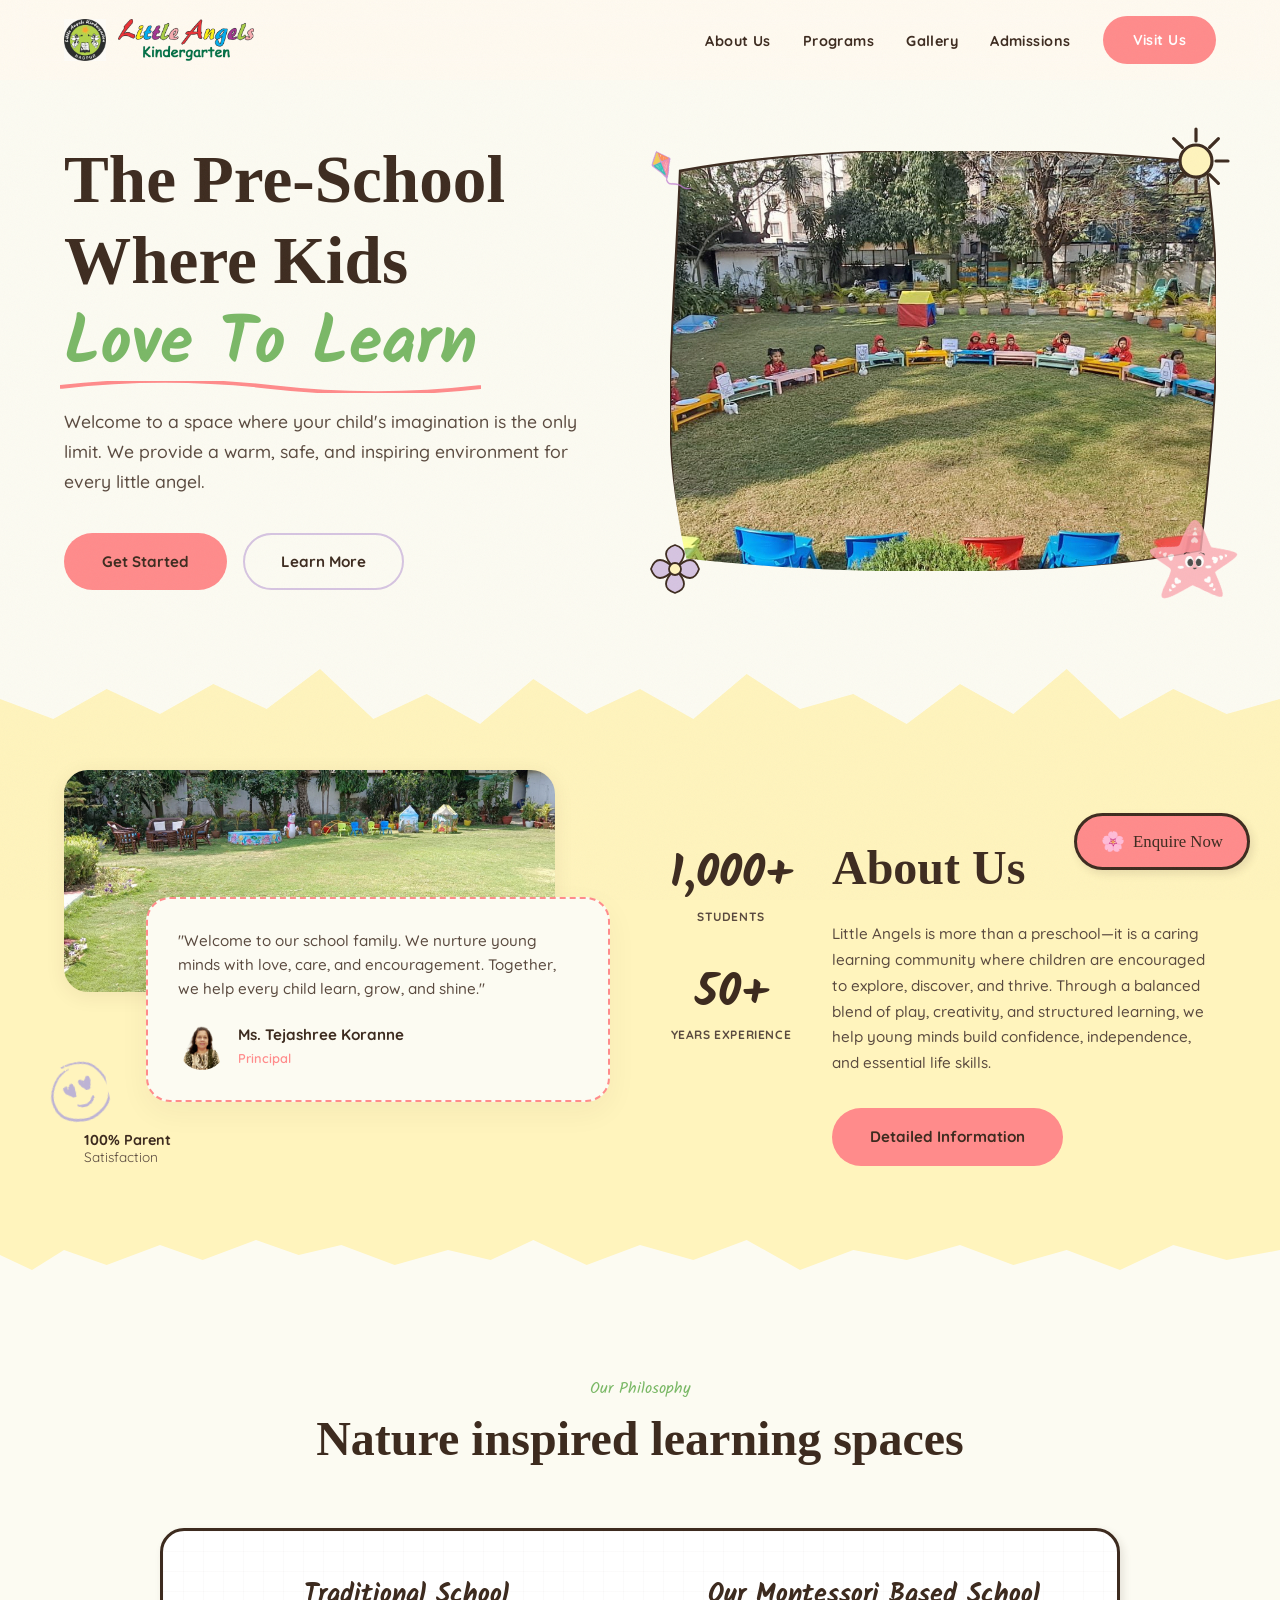
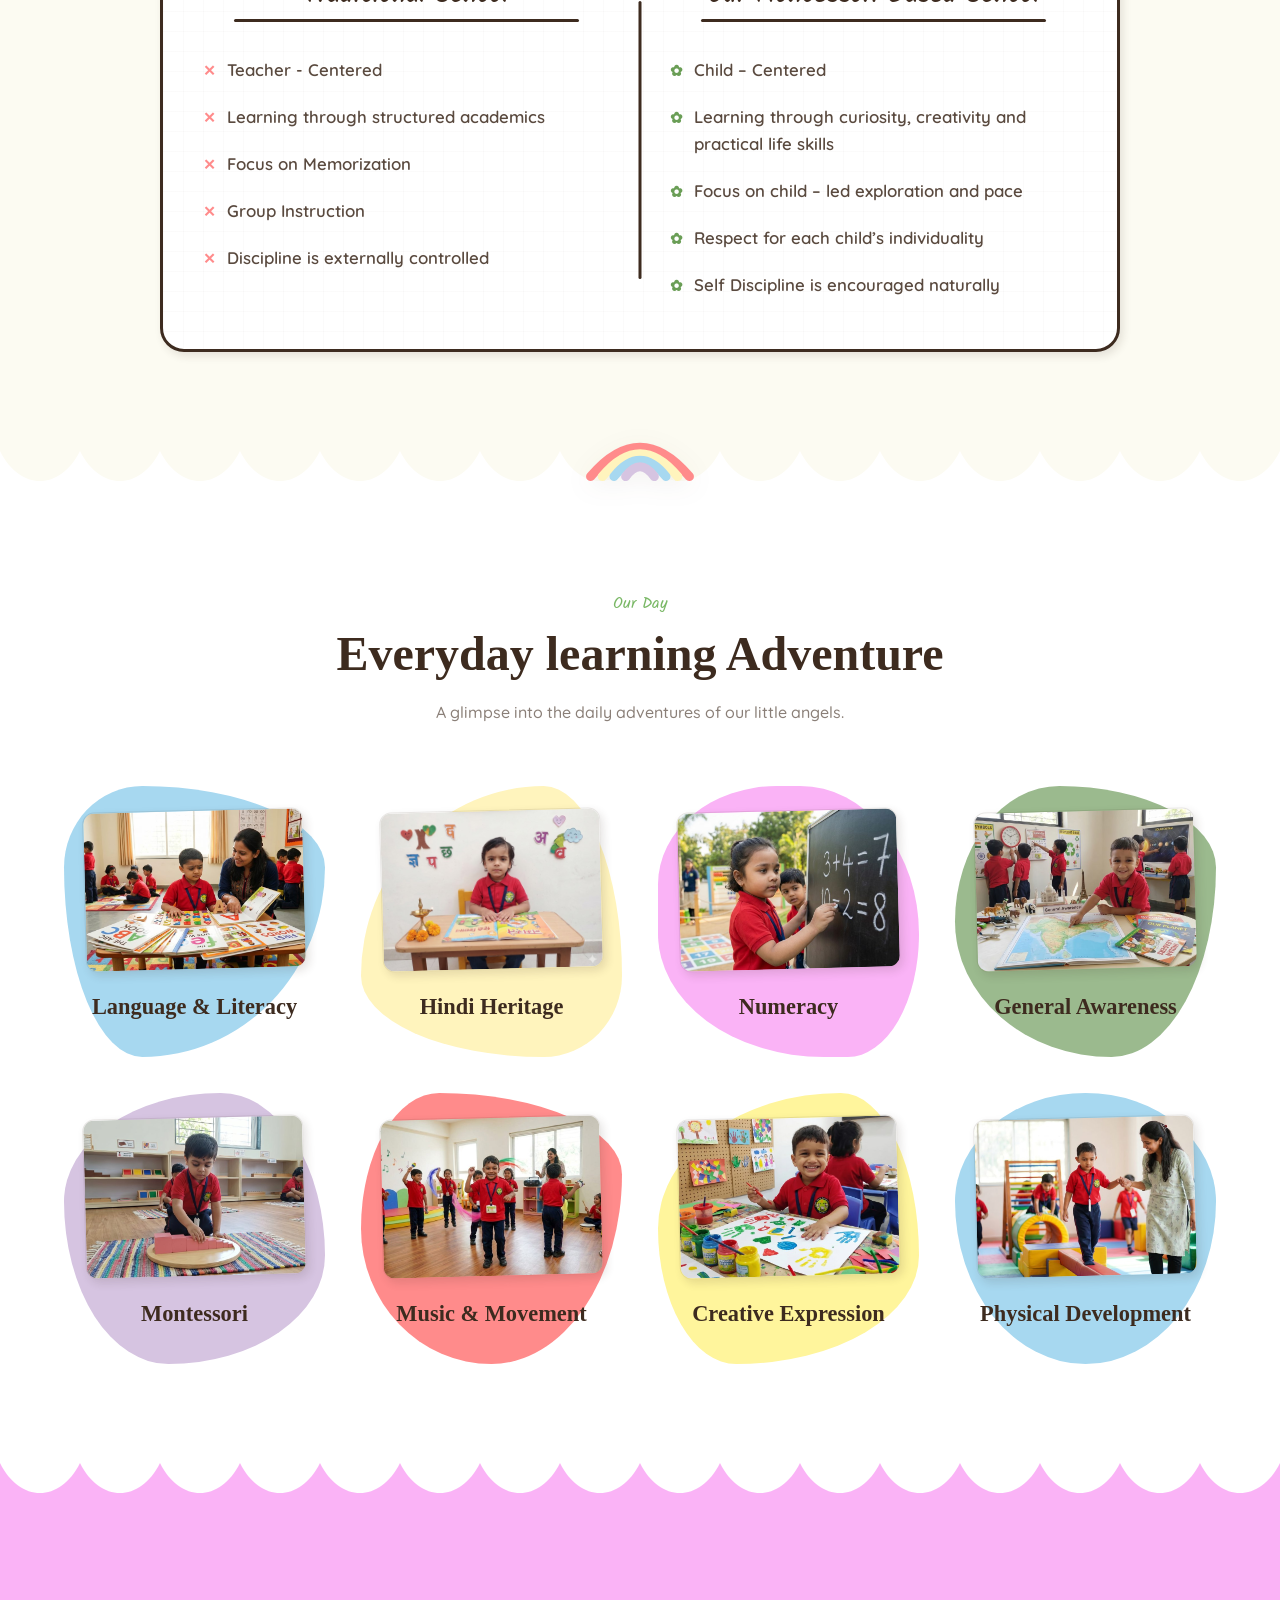
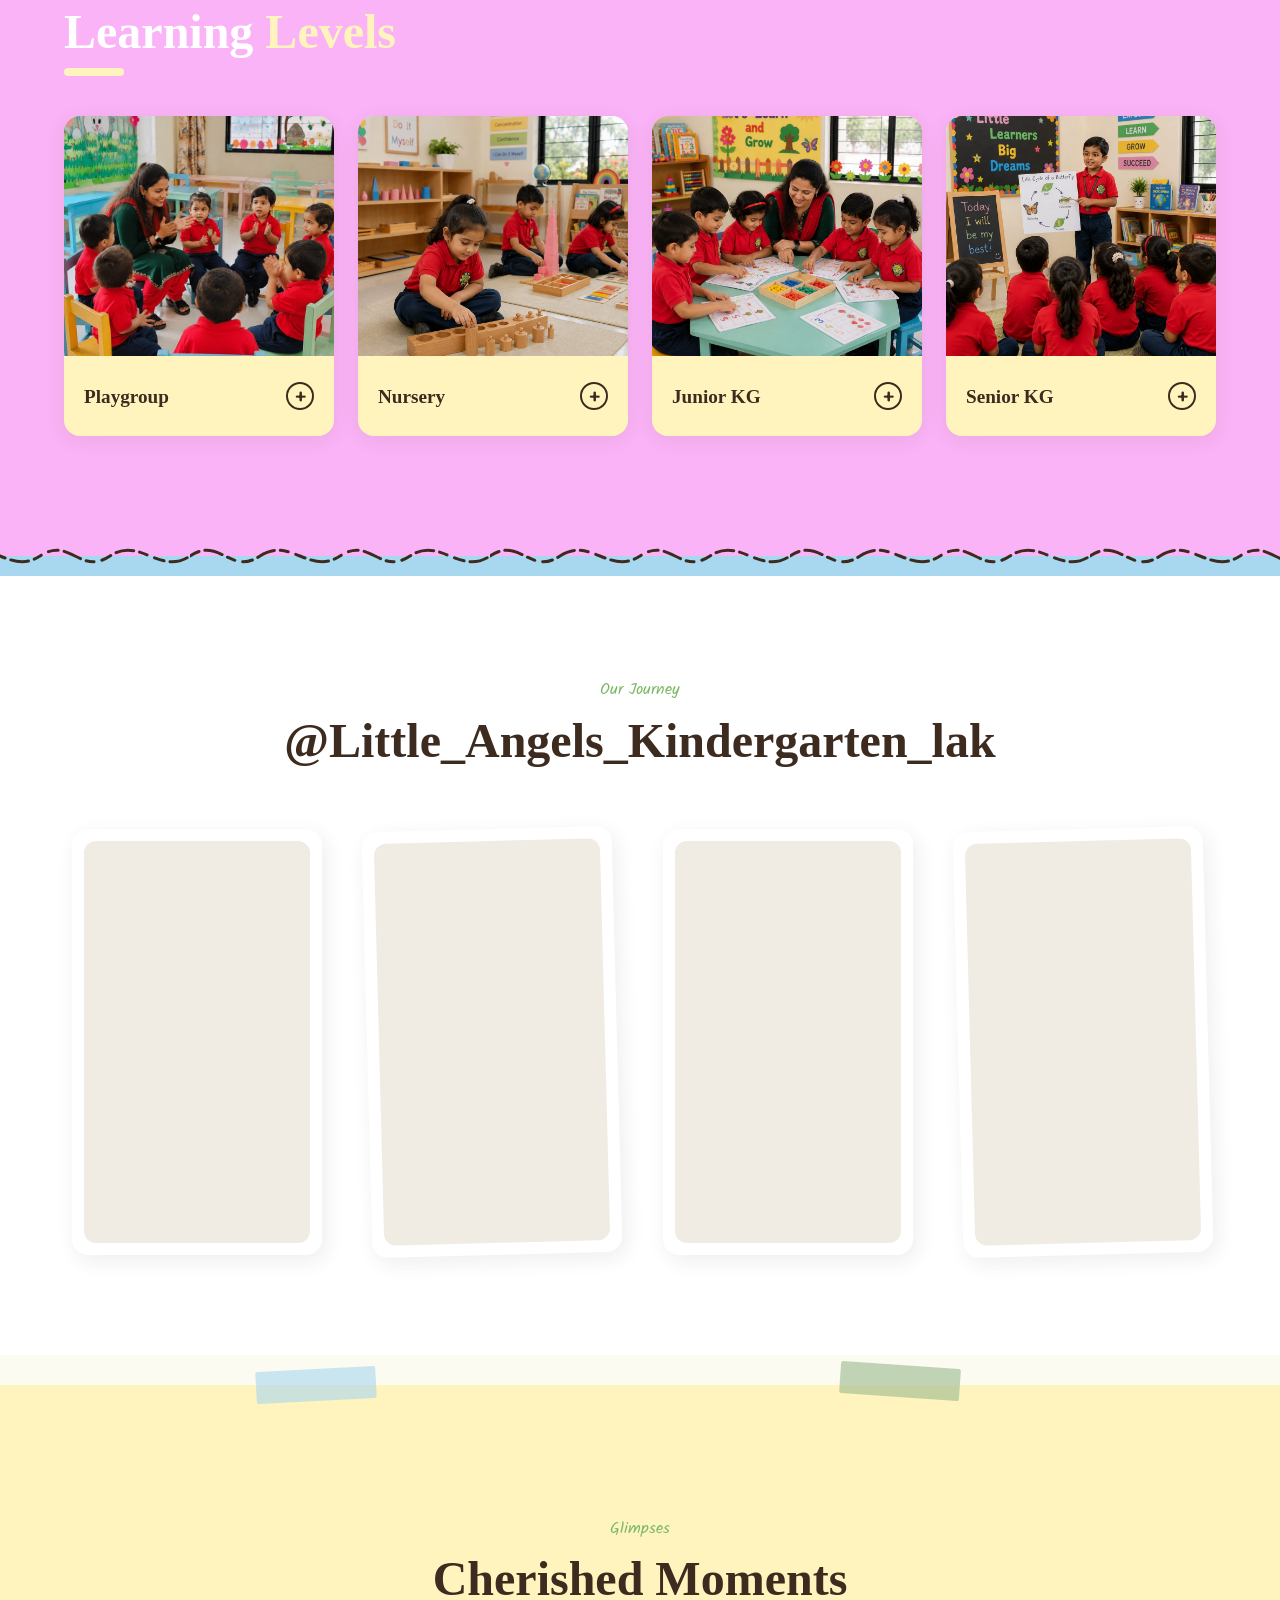
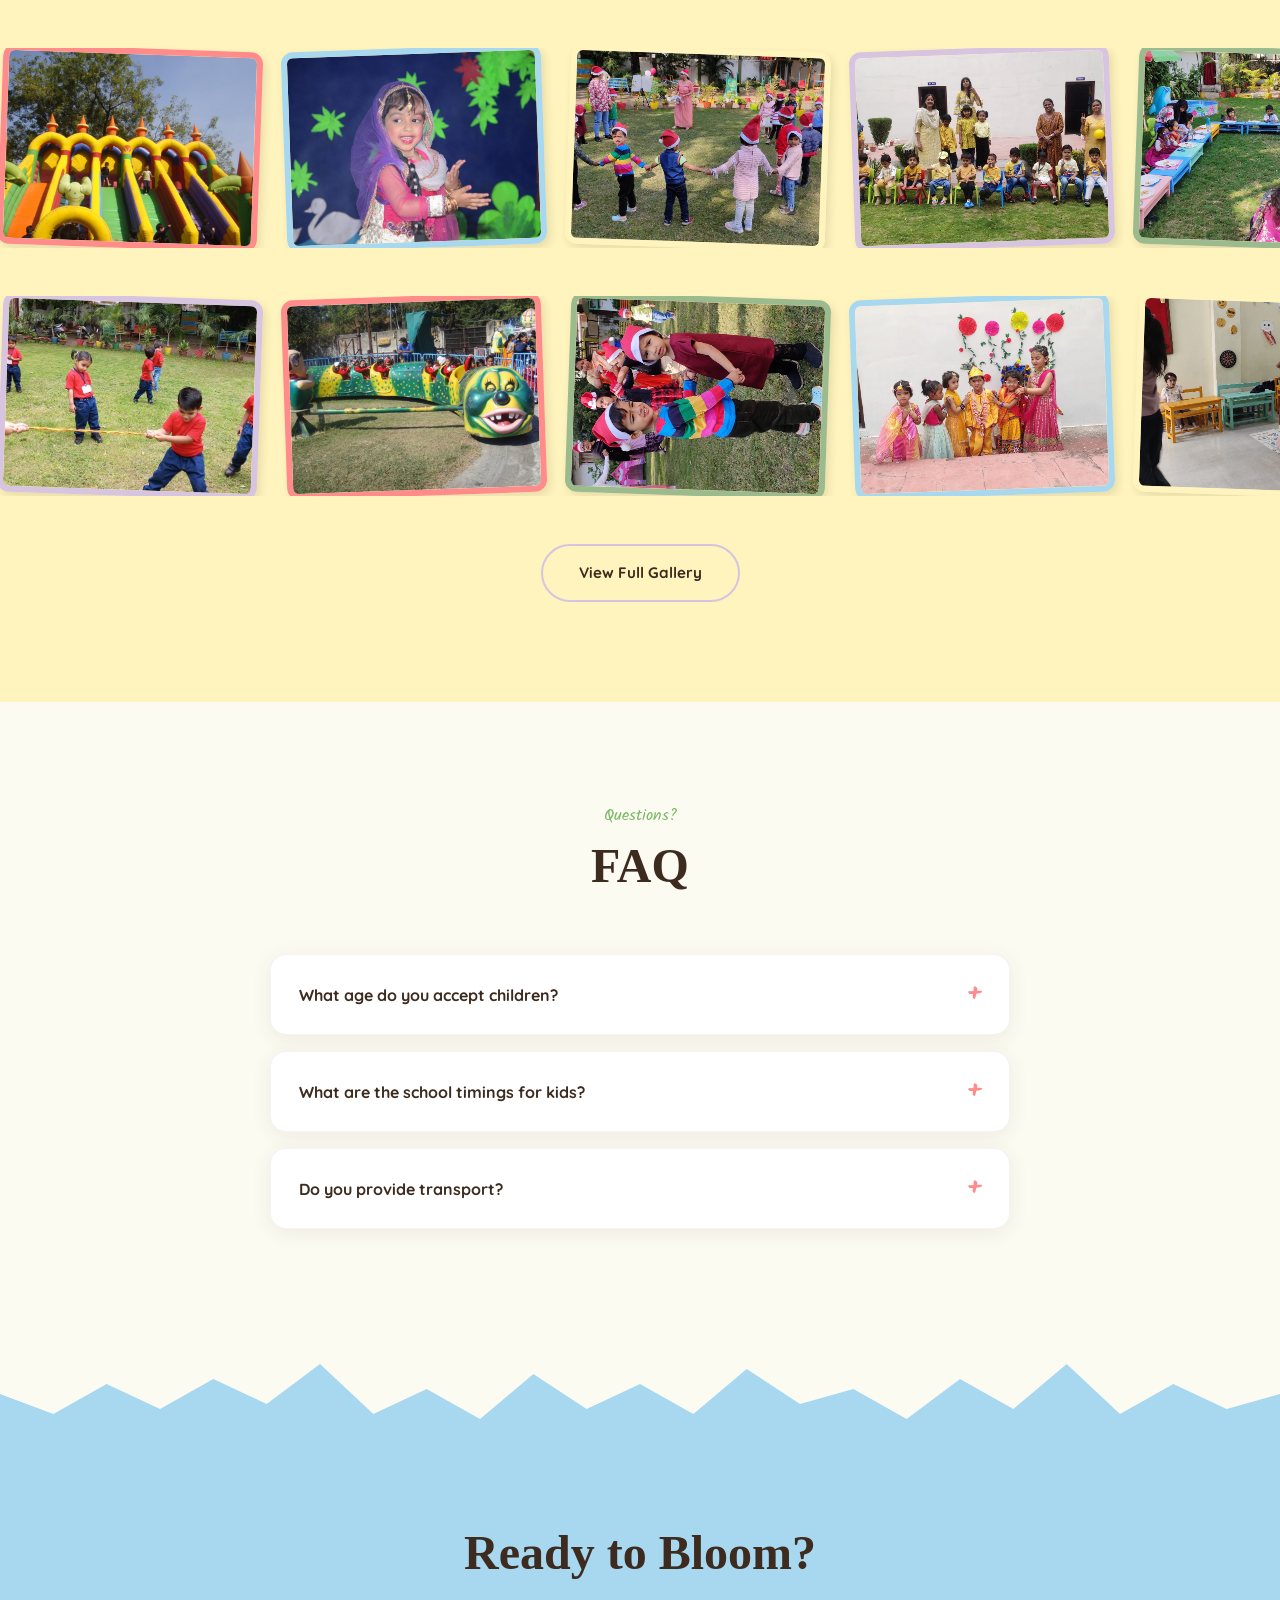
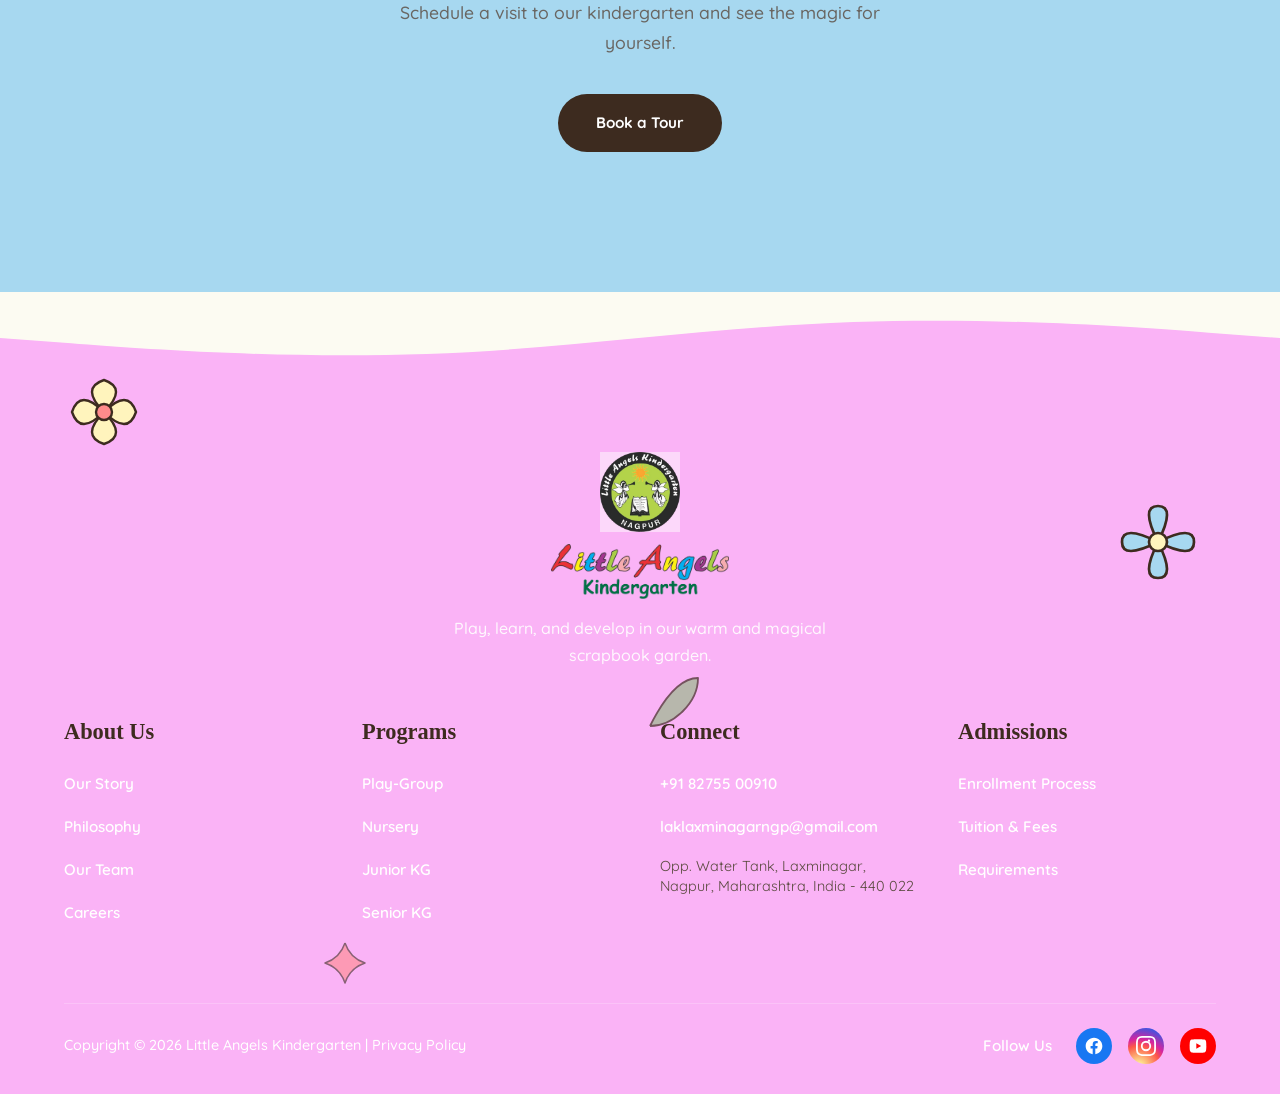
==== commit 5b76ea73: "fixes" ====
--- a/index.html
+++ b/index.html
@@ -217,9 +217,9 @@
                             <p class="quote-text">"Welcome to our school family. We nurture young minds with love, care, and encouragement. Together, we help every child learn, grow, and shine."</p>
                             <div class="quote-author">
                                 <img src="imgs/faculty/Princple.png"
-                                    alt="Founder" class="author-avatar" loading="lazy">
+                                    alt="Ms. Tejashree Koranne" class="author-avatar" loading="lazy">
                                 <div class="author-info">
-                                    <strong>Tejashree Konnare</strong>
+                                    <strong>Ms. Tejashree Koranne</strong>
                                     <span>Principal</span>
                                 </div>
                             </div>
--- a/style.css
+++ b/style.css
@@ -576,7 +576,12 @@
     }
     
     .about-image-wrapper {
-        padding-bottom: 60px;
+        padding-bottom: 120px;
+    }
+
+    .about-main-img {
+        width: 100%;
+        transform: translateY(-30px);
     }
     
     .about-quote-card {
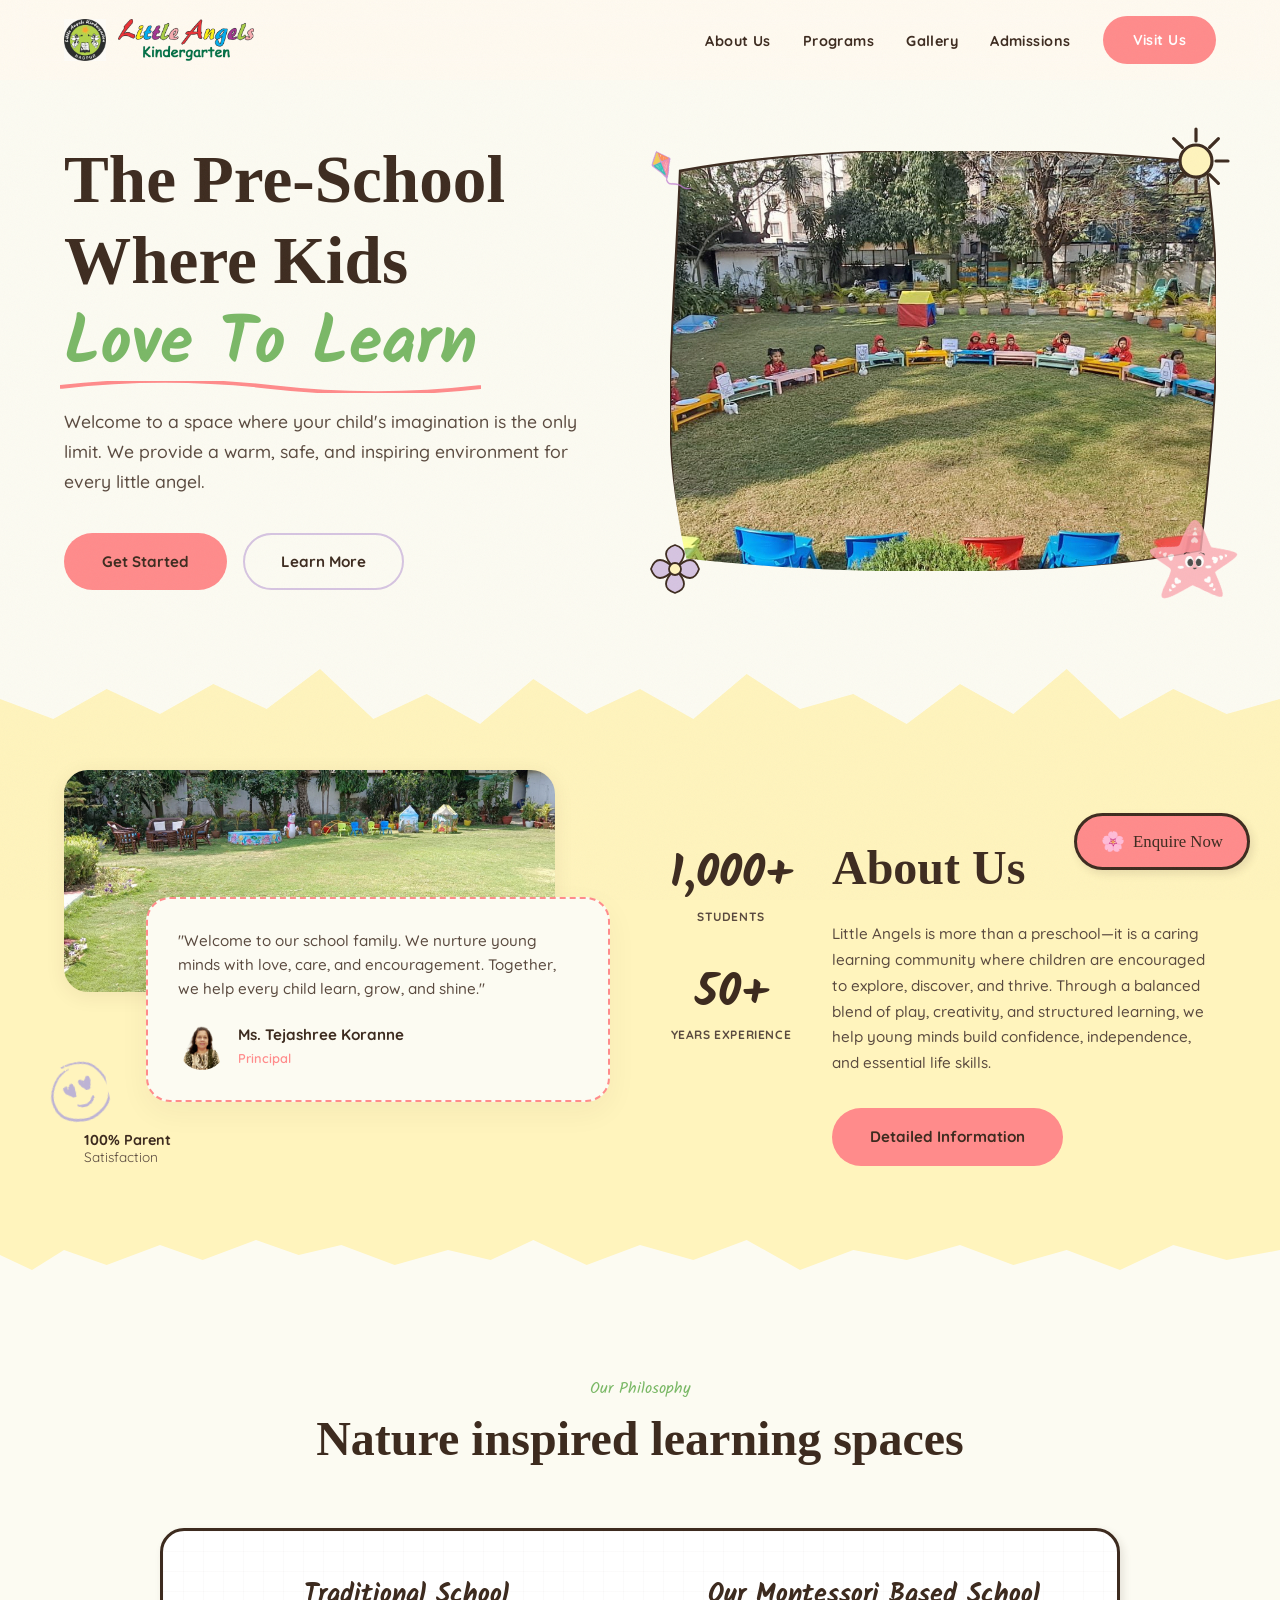
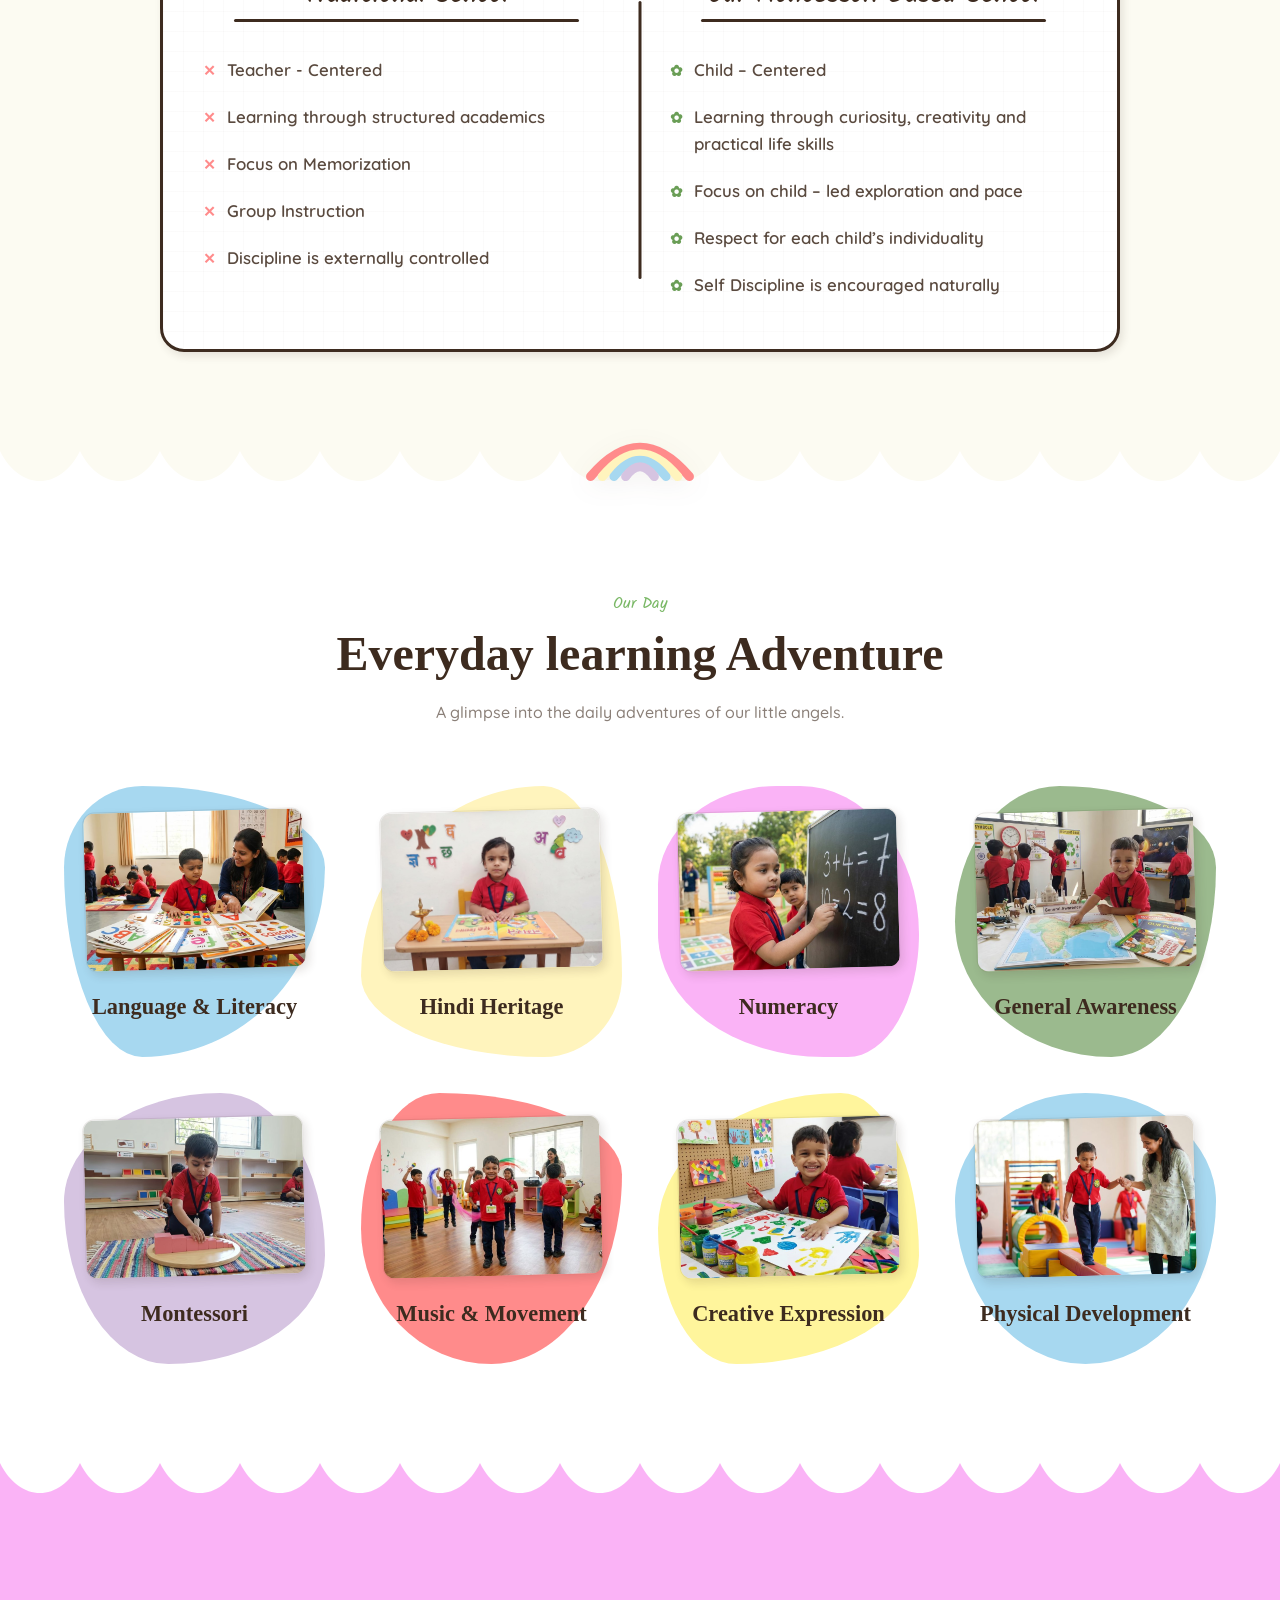
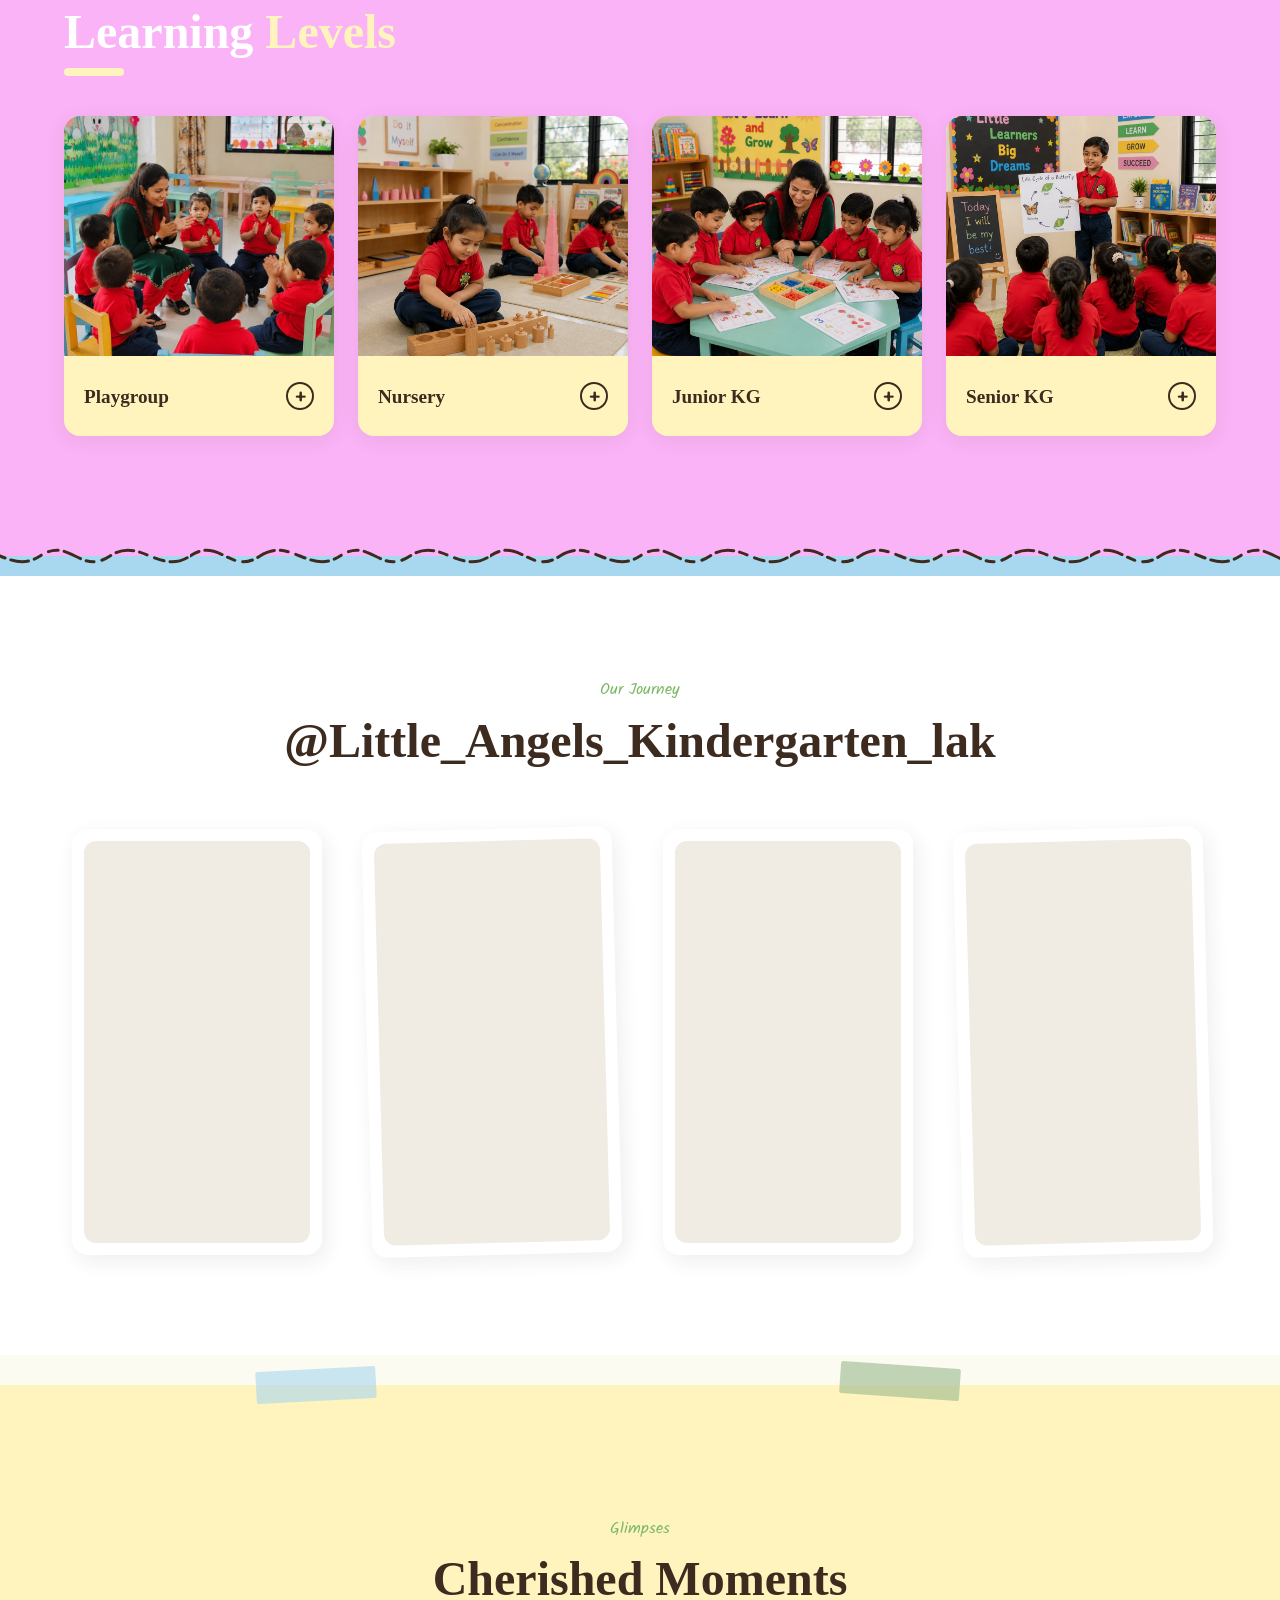
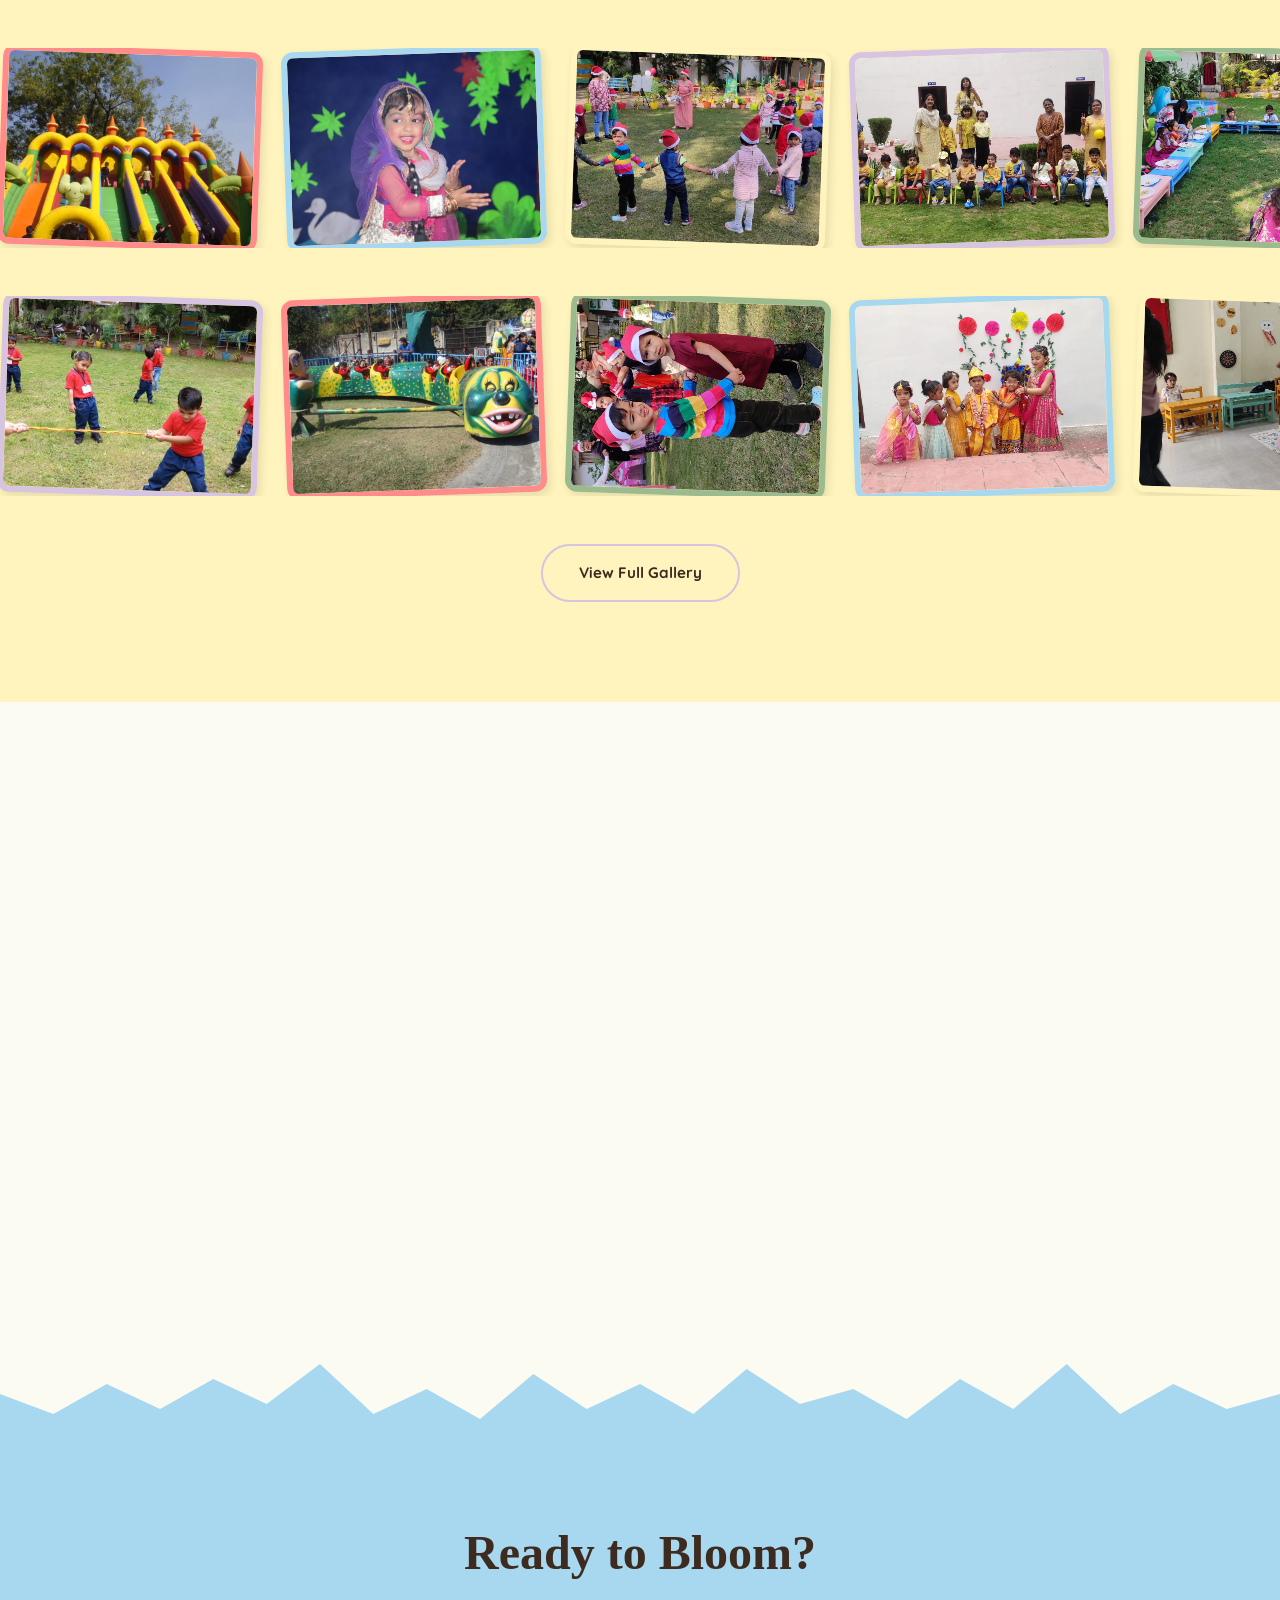
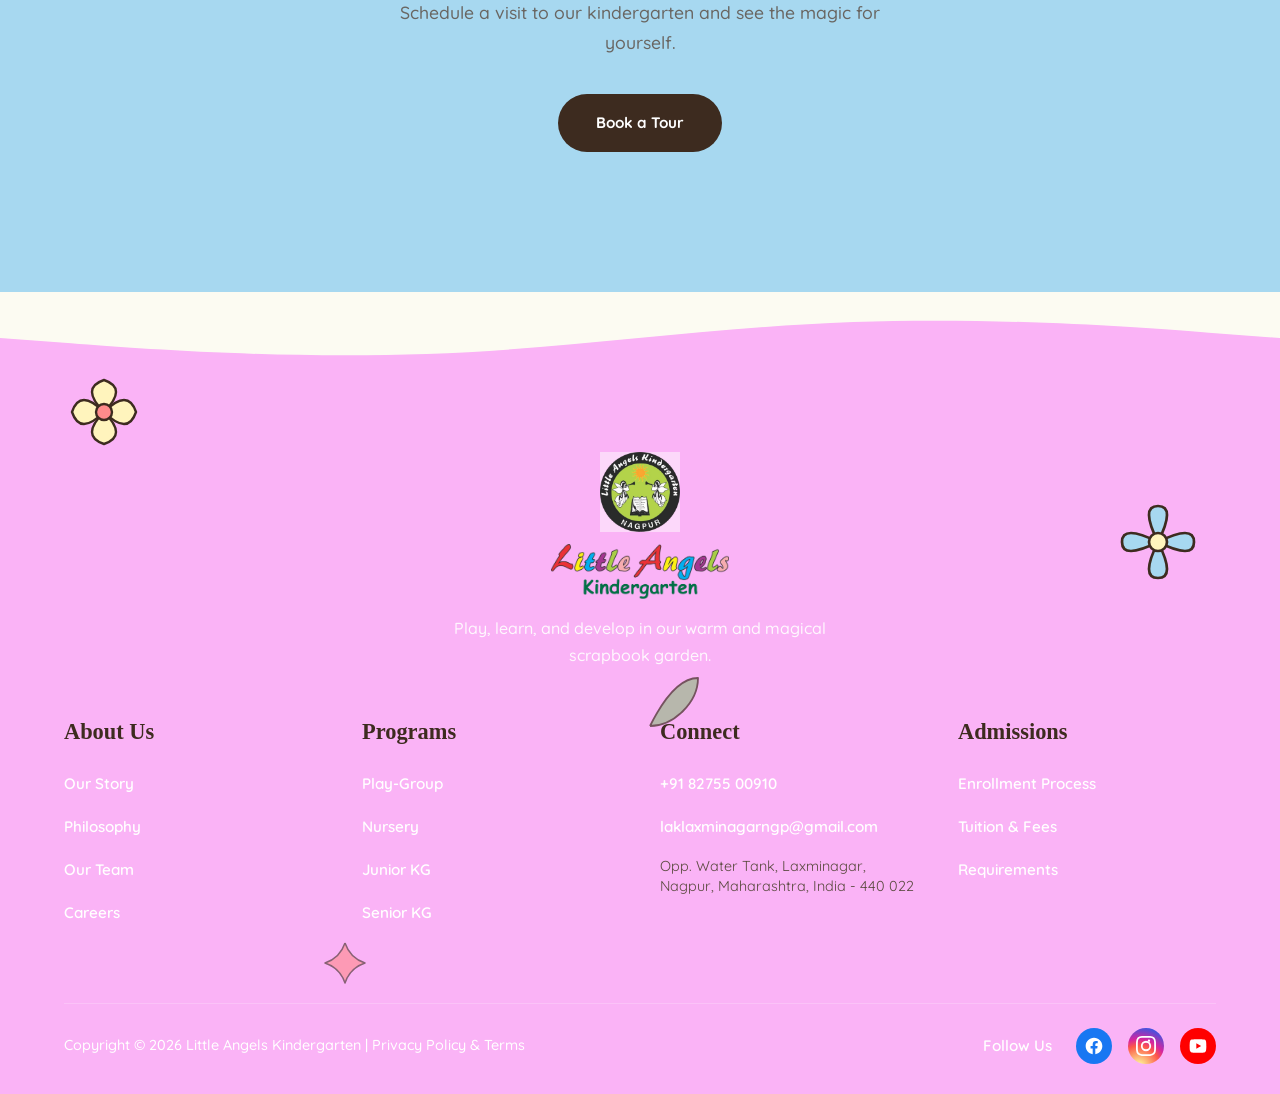
==== commit 6d154e8f: "tnc" ====
--- a/index.html
+++ b/index.html
@@ -4,45 +4,97 @@
 <head>
     <meta charset="UTF-8">
     <meta name="viewport" content="width=device-width, initial-scale=1.0">
-    <title>Little Angels Kindergarten | Play, Learn, Develop</title>
+    <title>Little Angels Kindergarten | Best Preschool & Nursery in Nagpur</title>
+    <meta name="description" content="Welcome to Little Angels Kindergarten in Laxminagar, Nagpur. We offer Montessori-based playgroup, nursery, junior & senior KG classes in a safe, loving environment.">
+    <link rel="canonical" href="https://littleangelskindergarten.org/index.html">
+    
+    <!-- Open Graph / Facebook -->
+    <meta property="og:type" content="website">
+    <meta property="og:url" content="https://littleangelskindergarten.org/index.html">
+    <meta property="og:title" content="Little Angels Kindergarten | Best Preschool & Nursery in Nagpur">
+    <meta property="og:description" content="Welcome to Little Angels Kindergarten in Laxminagar, Nagpur. We offer Montessori-based playgroup, nursery, junior & senior KG classes in a safe, loving environment.">
+    <meta property="og:image" content="https://littleangelskindergarten.org/LAK2logo.png">
+
+    <!-- Twitter -->
+    <meta name="twitter:card" content="summary_large_image">
+    <meta name="twitter:url" content="https://littleangelskindergarten.org/index.html">
+    <meta name="twitter:title" content="Little Angels Kindergarten | Best Preschool & Nursery in Nagpur">
+    <meta name="twitter:description" content="Welcome to Little Angels Kindergarten in Laxminagar, Nagpur. We offer Montessori-based playgroup, nursery, junior & senior KG classes in a safe, loving environment.">
+    <meta name="twitter:image" content="https://littleangelskindergarten.org/LAK2logo.png">
+
     <link rel="preconnect" href="https://fonts.googleapis.com">
     <link rel="preconnect" href="https://fonts.gstatic.com" crossorigin>
     <link href="https://fonts.googleapis.com/css2?family=Chewy&family=Kalam:wght@300;400;700&display=swap"
         rel="stylesheet">
     <link rel="icon" type="image/png" href="LAK2logo.png">
     <link rel="stylesheet" href="style.css">
-    <!-- Structured Data (Schema.org) for SEO-friendly FAQ rich snippets in Search Engine Results -->
+    
+    <!-- Structured Data (Schema.org) for E-E-A-T and AEO Rich Snippets -->
     <script type="application/ld+json">
-    {
-      "@context": "https://schema.org",
-      "@type": "FAQPage",
-      "mainEntity": [
-        {
-          "@type": "Question",
-          "name": "What age do you accept children?",
-          "acceptedAnswer": {
-            "@type": "Answer",
-            "text": "We welcome little angels from 2 years to 5.5 years old into our various tailored learning levels."
+    [
+      {
+        "@context": "https://schema.org",
+        "@type": "Preschool",
+        "name": "Little Angels Kindergarten",
+        "alternateName": "LAK Laxminagar",
+        "url": "https://littleangelskindergarten.org",
+        "logo": "https://littleangelskindergarten.org/LAK2logo.png",
+        "image": "https://littleangelskindergarten.org/WEBSITE/Hero%20Section/IMG-20260606-WA0026.jpg",
+        "description": "Little Angels Kindergarten in Laxminagar, Nagpur offers Montessori-based early childhood education including Playgroup, Nursery, Junior KG, and Senior KG programs.",
+        "address": {
+          "@type": "PostalAddress",
+          "streetAddress": "Opp. Water Tank, Laxminagar",
+          "addressLocality": "Nagpur",
+          "addressRegion": "Maharashtra",
+          "postalCode": "440022",
+          "addressCountry": "IN"
+        },
+        "telephone": "+918275500910",
+        "email": "laklaxminagarngp@gmail.com",
+        "priceRange": "$$",
+        "foundingDate": "2003",
+        "openingHoursSpecification": {
+          "@type": "OpeningHoursSpecification",
+          "dayOfWeek": ["Monday", "Tuesday", "Wednesday", "Thursday", "Friday"],
+          "opens": "09:30",
+          "closes": "13:00"
+        },
+        "sameAs": [
+          "https://facebook.com/laklaxminagar",
+          "https://www.instagram.com/little_angels_kindergarten_lak/"
+        ]
+      },
+      {
+        "@context": "https://schema.org",
+        "@type": "FAQPage",
+        "mainEntity": [
+          {
+            "@type": "Question",
+            "name": "What age do you accept children?",
+            "acceptedAnswer": {
+              "@type": "Answer",
+              "text": "We welcome little angels from 2 years to 5.5 years old into our various tailored learning levels."
+            }
+          },
+          {
+            "@type": "Question",
+            "name": "What are the school timings for kids?",
+            "acceptedAnswer": {
+              "@type": "Answer",
+              "text": "Monday through Friday, from 9:30 a.m. to 1:00 p.m."
+            }
+          },
+          {
+            "@type": "Question",
+            "name": "Do you provide transport?",
+            "acceptedAnswer": {
+              "@type": "Answer",
+              "text": "No! Parents have to make their own transport arrangements to drop-off and pick-up their ward."
+            }
           }
-        },
-        {
-          "@type": "Question",
-          "name": "What are the school timings for kids?",
-          "acceptedAnswer": {
-            "@type": "Answer",
-            "text": "Monday through Friday, from 9:30 a.m. to 1:00 p.m."
-          }
-        },
-        {
-          "@type": "Question",
-          "name": "Do you provide transport?",
-          "acceptedAnswer": {
-            "@type": "Answer",
-            "text": "No! Parents have to make their own transport arrangements to drop-off and pick-up their ward."
-          }
-        }
-      ]
-    }
+        ]
+      }
+    ]
     </script>
 </head>
 
@@ -551,64 +603,51 @@
     </div>
 
     <!-- ============================================
-         TESTIMONIALS (POLAROIDS)
-         ============================================ -->
-    <!-- <section class="testimonials-section" id="testimonials">
+         TESTIMONIALS
+         ============================================ -->
+    <!-- <section class="testimonials-section" id="testimonials" style="padding: 100px 0; background: var(--white); position: relative; z-index: 1;">
         <div class="container">
-            <div class="section-header reveal">
-                <span class="section-label">Experiences</span>
-                <h2 style="color: var(--text-dark);">Parent’s Review</h2>
-            </div>
-
-            <div class="testimonials-grid">
-                <div class="polaroid reveal">
-                    <div class="video-wrap">
-                        <!-- 9:16 Testimonial Video
-                        <video poster="imgs/sclimg10.jpeg" controls playsinline>
-                            <source src="your-video-file-1.mp4" type="video/mp4">
-                        </video>
-                    </div>
-                    <div class="caption">
-                        <div class="name">Sarah's Mom</div>
-                        <div class="role">"She comes home so happy!"</div>
-                    </div>
-                </div>
-                <div class="polaroid reveal reveal-delay-1">
-                    <div class="video-wrap">
-                        <!-- 9:16 Testimonial Video
-                        <video poster="imgs/sclimg11.jpeg" controls playsinline>
-                            <source src="your-video-file-2.mp4" type="video/mp4">
-                        </video>
-                    </div>
-                    <div class="caption">
-                        <div class="name">Leo's Dad</div>
-                        <div class="role">"A truly nurturing environment."</div>
-                    </div>
-                </div>
-                <div class="polaroid reveal reveal-delay-2">
-                    <div class="video-wrap">
-                        <!-- 9:16 Testimonial Video
-                        <video poster="imgs/sclimg12.jpeg" controls playsinline>
-                            <source src="your-video-file-3.mp4" type="video/mp4">
-                        </video>
-                    </div>
-                    <div class="caption">
-                        <div class="name">Emma's Parents</div>
-                        <div class="role">"We love the outdoor focus."</div>
-                    </div>
-                </div>
-                <div class="polaroid reveal reveal-delay-3">
-                    <div class="video-wrap">
-                        <!-- 9:16 Testimonial Video
-                        <video poster="imgs/sclimg13.jpeg" controls playsinline>
-                            <source src="your-video-file-4.mp4" type="video/mp4">
-                        </video>
-                    </div>
-                    <div class="caption">
-                        <div class="name">Noah's Mom</div>
-                        <div class="role">"The best decision we made."</div>
-                    </div>
-                </div>
+            <div class="section-header reveal" style="text-align: center; margin-bottom: 60px;">
+                <span class="section-label" style="color: var(--sky-mist); font-size: 1.2rem; display: block; margin-bottom: 8px;">✨ Experiences</span>
+                <h2 style="color: var(--text-dark); font-size: 2.2rem; margin-bottom: 12px;">Parent Reviews</h2>
+                <p style="max-width: 600px; margin: 0 auto; opacity: 0.85;">Read how families in Laxminagar, Nagpur experience our early childhood learning programs.</p>
+            </div>
+
+            <div class="testimonials-grid" style="display: grid; grid-template-columns: repeat(auto-fit, minmax(280px, 1fr)); gap: 40px; justify-items: center;">
+                
+                <div class="polaroid reveal" style="transform: rotate(-1.5deg); border-color: var(--pink-mist); background: var(--primary-bg); padding: 30px; border-radius: 12px; box-shadow: var(--shadow-soft); max-width: 360px;">
+                    <div style="font-size: 1.25rem; color: #f39c12; margin-bottom: 12px;">★★★★★</div>
+                    <p style="font-size: 0.95rem; font-style: italic; line-height: 1.6; color: var(--text-dark); margin-bottom: 20px;">"Little Angels Kindergarten has been a second home for my daughter. The teachers are incredibly warm and loving. The Montessori-based learning helped her develop social skills and early reading with confidence!"</p>
+                    <div class="caption" style="display: flex; align-items: center; gap: 12px; margin-top: auto;">
+                        <div>
+                            <div class="name" style="font-weight: bold; font-size: 1rem; color: var(--text-dark);">Rohan's Mother</div>
+                            <div class="role" style="font-size: 0.8rem; color: var(--coral); font-weight: 600;">Nursery Parent</div>
+                        </div>
+                    </div>
+                </div>
+
+                <div class="polaroid reveal reveal-delay-1" style="transform: rotate(2deg); border-color: var(--sky-mist); background: var(--primary-bg); padding: 30px; border-radius: 12px; box-shadow: var(--shadow-soft); max-width: 360px;">
+                    <div style="font-size: 1.25rem; color: #f39c12; margin-bottom: 12px;">★★★★★</div>
+                    <p style="font-size: 0.95rem; font-style: italic; line-height: 1.6; color: var(--text-dark); margin-bottom: 20px;">"We love LAK's spacious outdoor play space and their theme-based activities. It's clean, secure, and very child-centered. Our son has shown immense interest in reading and numbers since joining Playgroup!"</p>
+                    <div class="caption" style="display: flex; align-items: center; gap: 12px; margin-top: auto;">
+                        <div>
+                            <div class="name" style="font-weight: bold; font-size: 1rem; color: var(--text-dark);">Amit's Father</div>
+                            <div class="role" style="font-size: 0.8rem; color: var(--sky-mist); font-weight: 600;">Playgroup Parent</div>
+                        </div>
+                    </div>
+                </div>
+
+                <div class="polaroid reveal reveal-delay-2" style="transform: rotate(-1deg); border-color: var(--buttercream); background: var(--primary-bg); padding: 30px; border-radius: 12px; box-shadow: var(--shadow-soft); max-width: 360px;">
+                    <div style="font-size: 1.25rem; color: #f39c12; margin-bottom: 12px;">★★★★★</div>
+                    <p style="font-size: 0.95rem; font-style: italic; line-height: 1.6; color: var(--text-dark); margin-bottom: 20px;">"The activities like fancy dress, festivals, and school picnics keep the children highly engaged and excited. LAK does a great job preparing them for primary schools while keeping early childhood fun and free."</p>
+                    <div class="caption" style="display: flex; align-items: center; gap: 12px; margin-top: auto;">
+                        <div>
+                            <div class="name" style="font-weight: bold; font-size: 1rem; color: var(--text-dark);">Sneha's Parents</div>
+                            <div class="role" style="font-size: 0.8rem; color: var(--green-organic); font-weight: 600;">Senior KG Parent</div>
+                        </div>
+                    </div>
+                </div>
+
             </div>
         </div>
     </section>
@@ -881,7 +920,7 @@
 
                 <div class="footer-bottom">
                     <div class="copyright">
-                        Copyright &copy; 2026 Little Angels Kindergarten | <a href="#privacy">Privacy Policy</a>
+                        Copyright &copy; 2026 Little Angels Kindergarten | <a href="privacy-policy.html">Privacy Policy & Terms</a>
                     </div>
                     <div class="social-links">
                         <span>Follow Us</span>
--- a/style.css
+++ b/style.css
@@ -576,7 +576,7 @@
     }
     
     .about-image-wrapper {
-        padding-bottom: 120px;
+        padding-bottom: 140px;
     }
 
     .about-main-img {
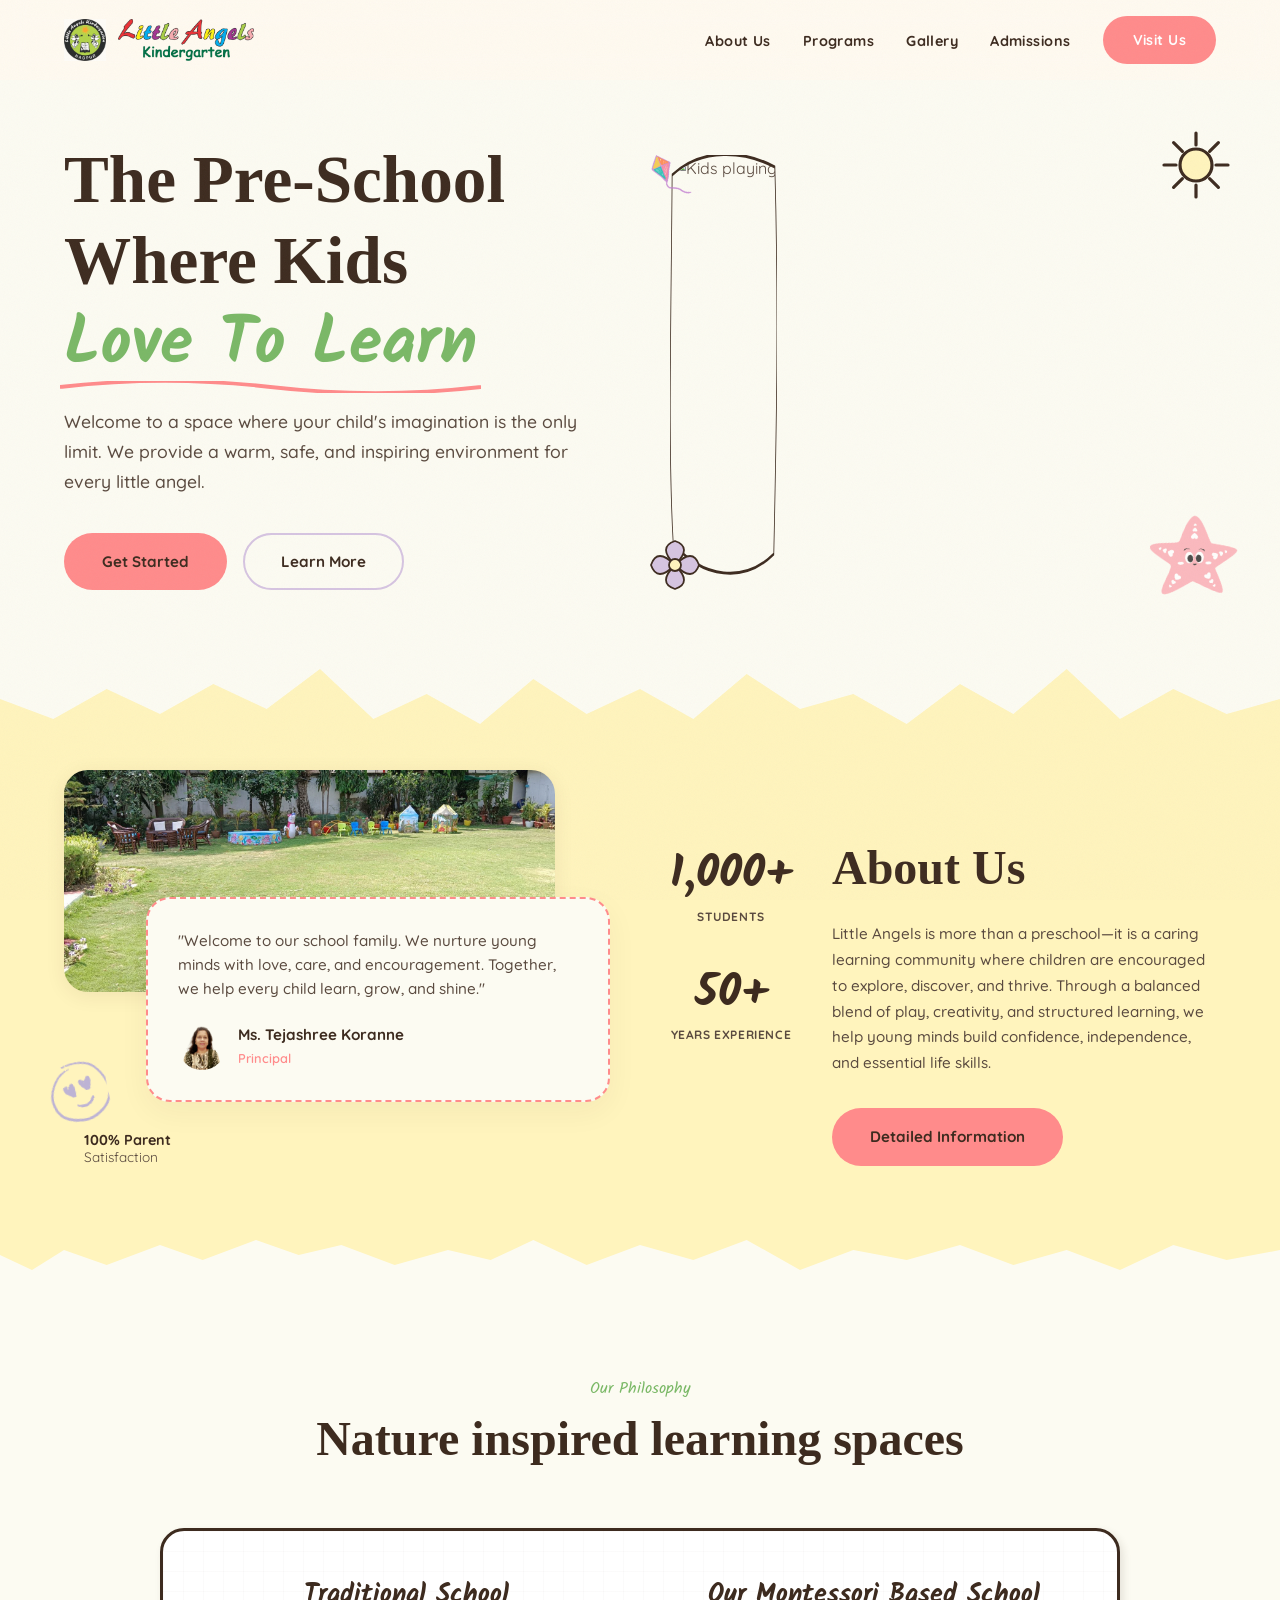
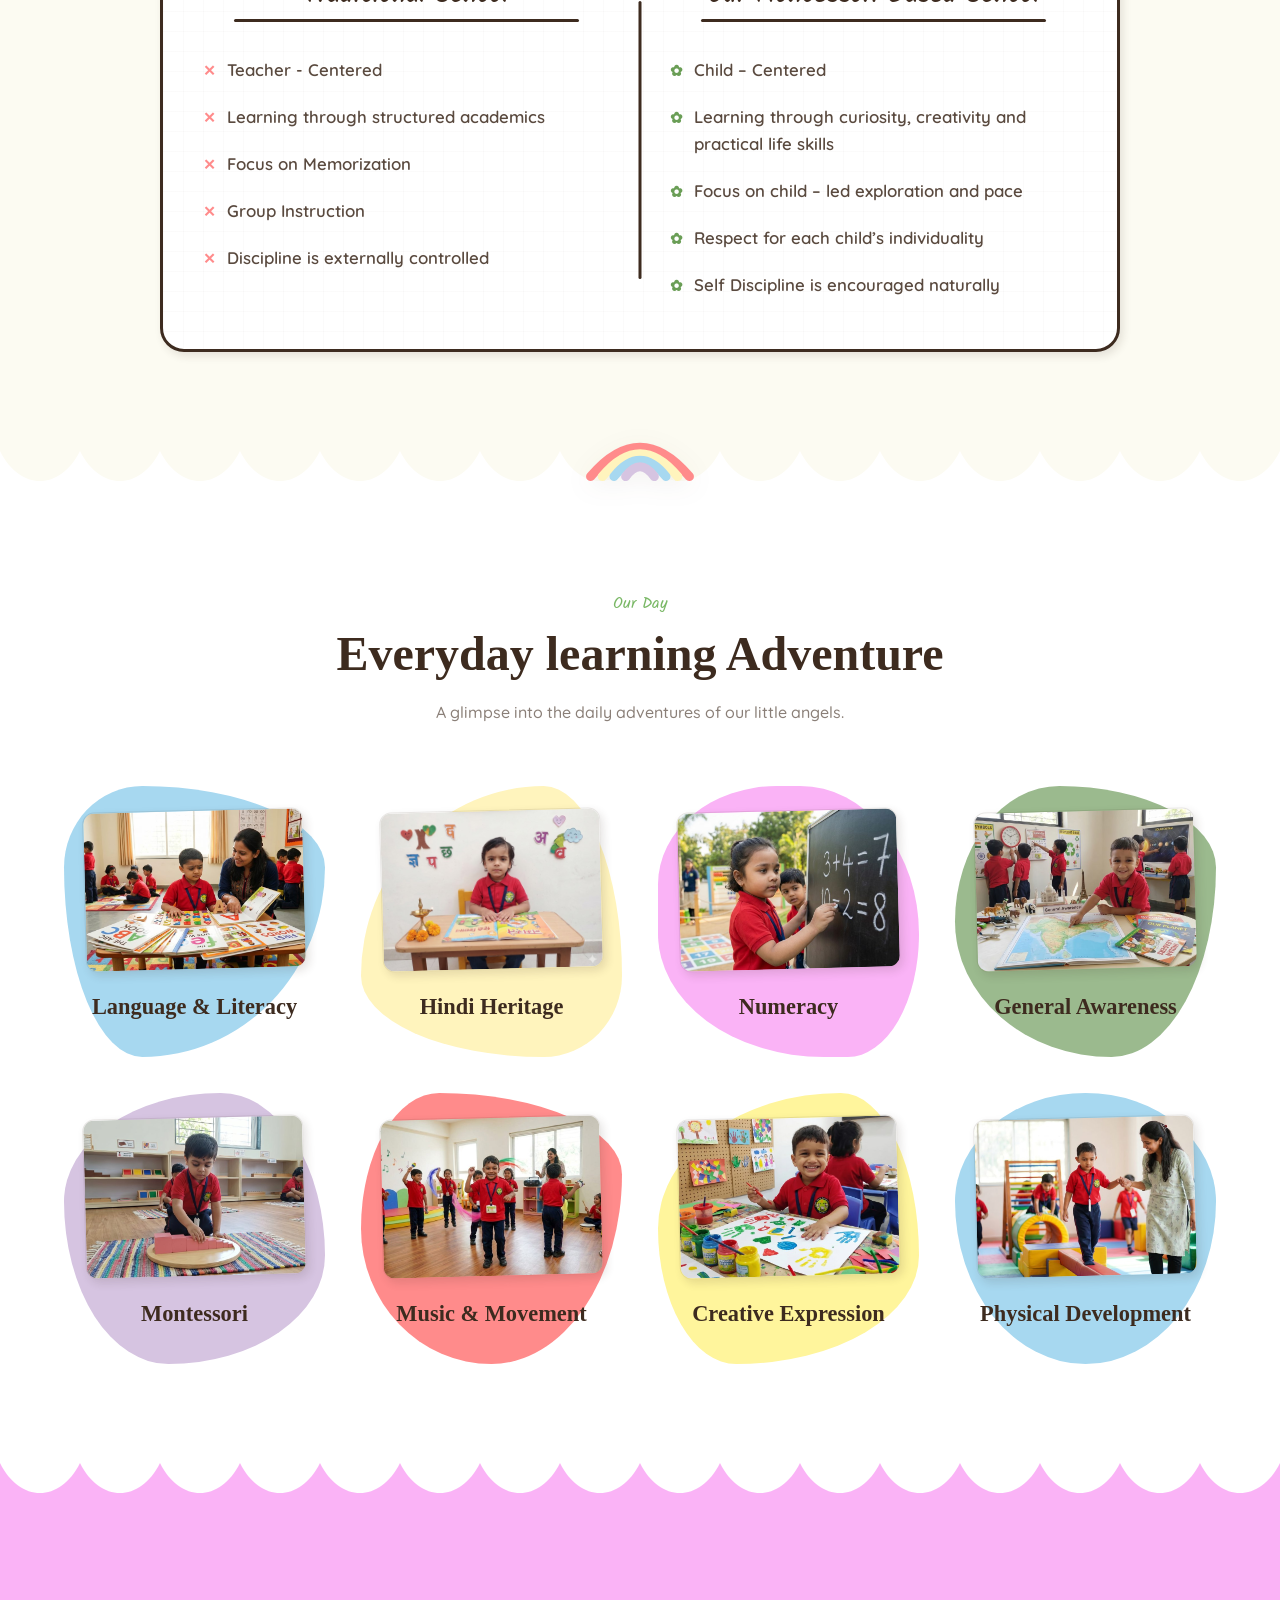
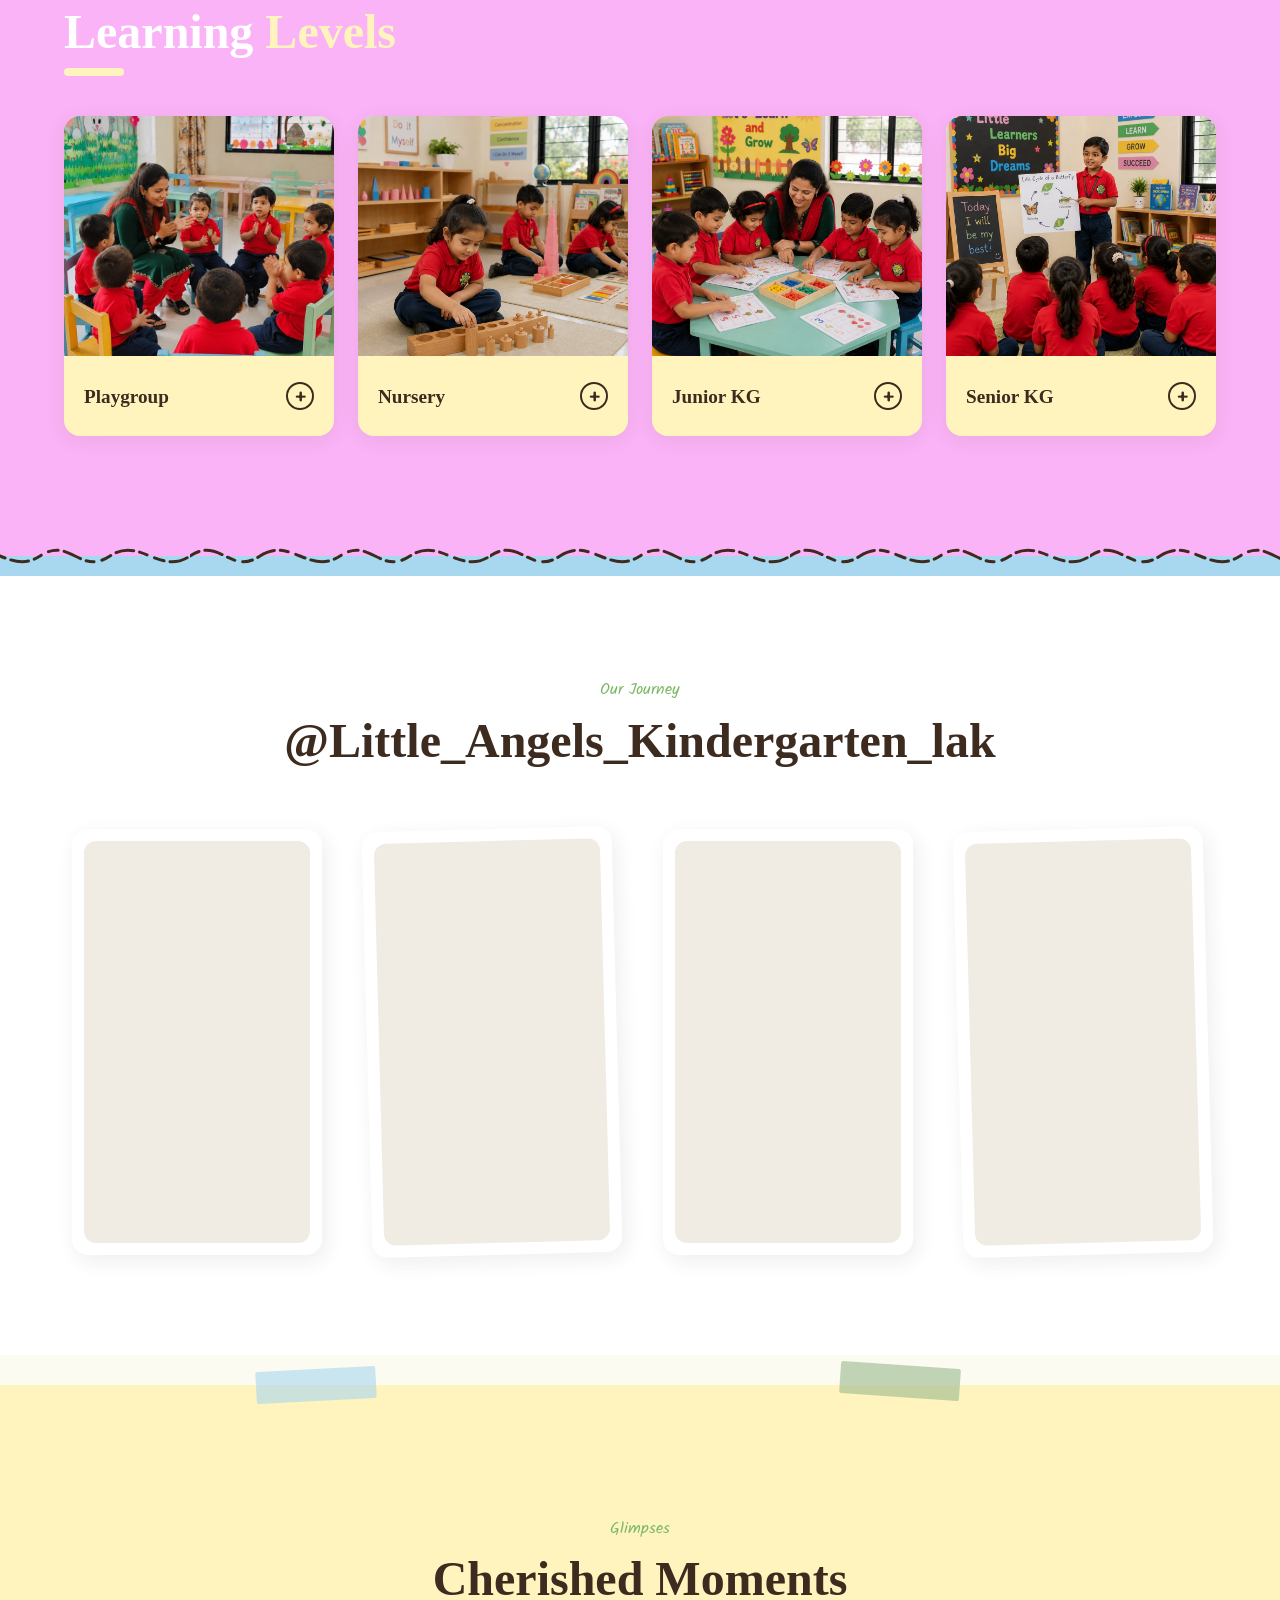
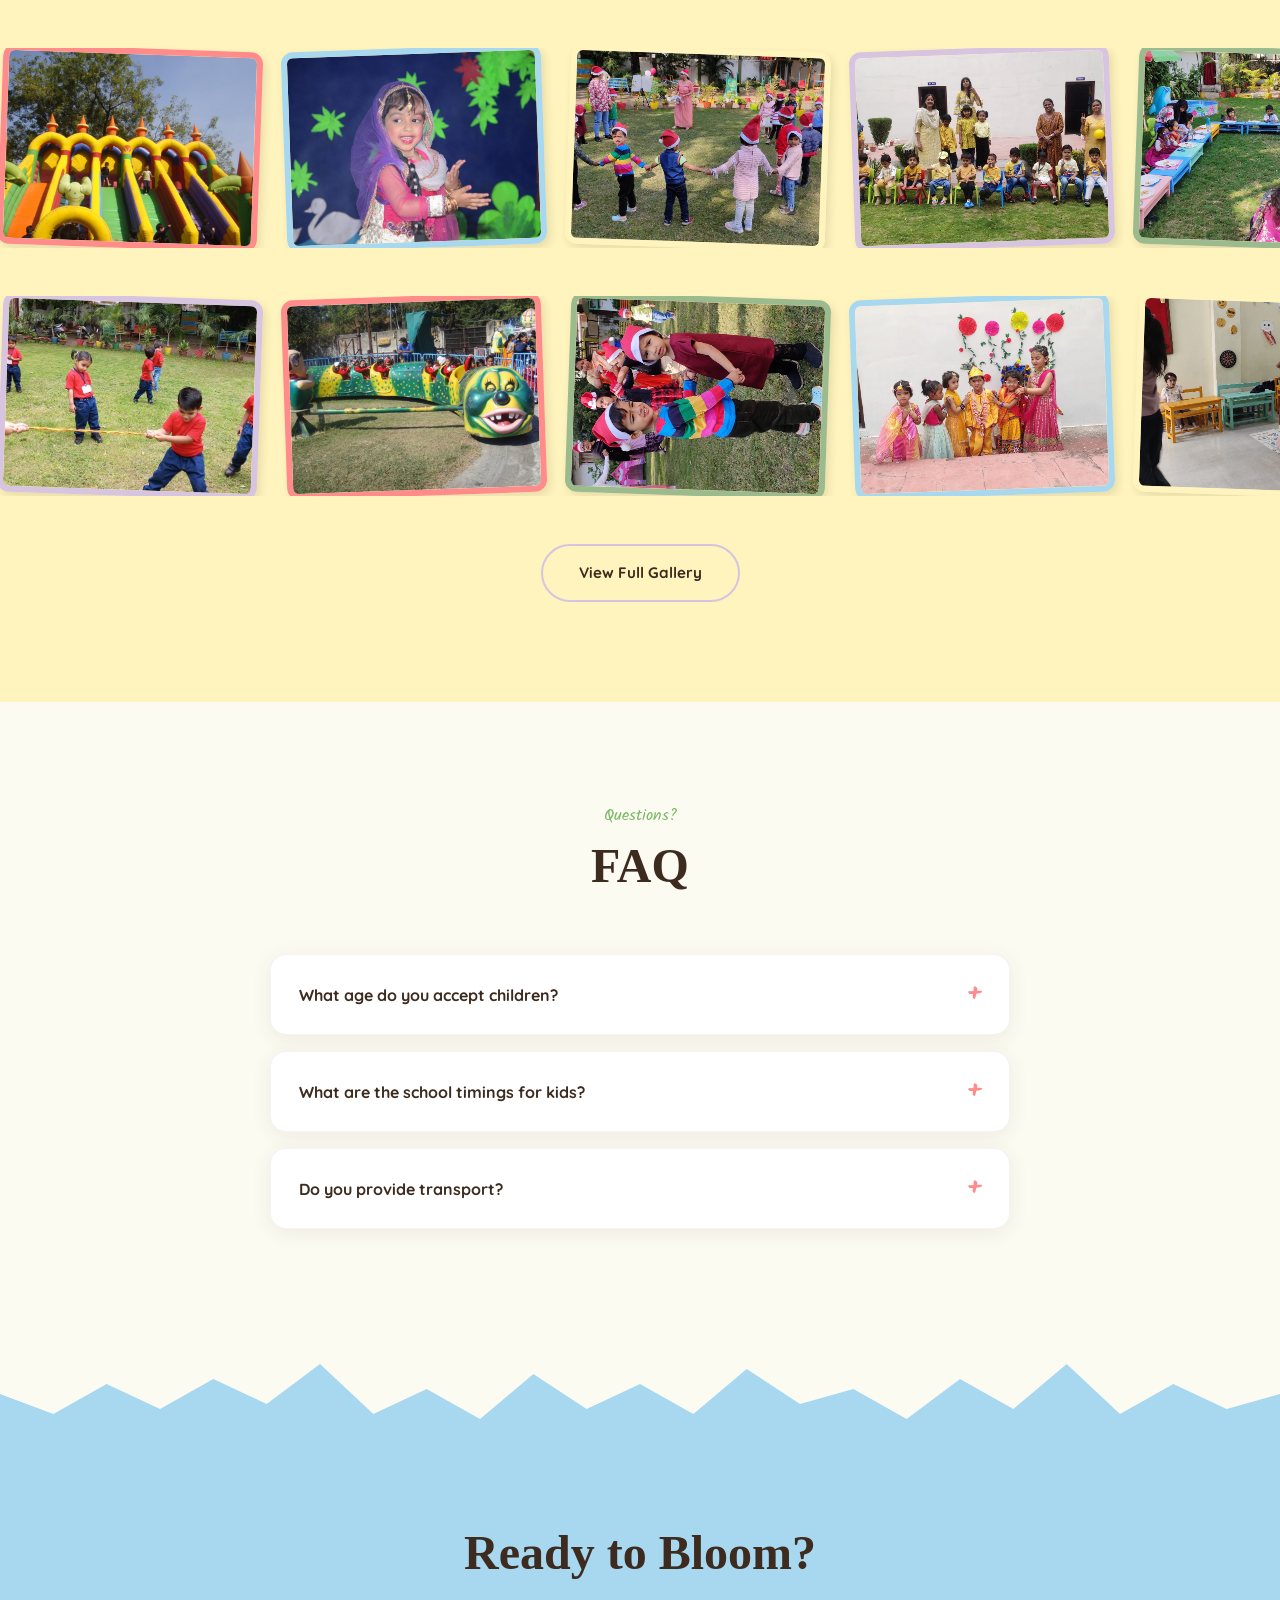
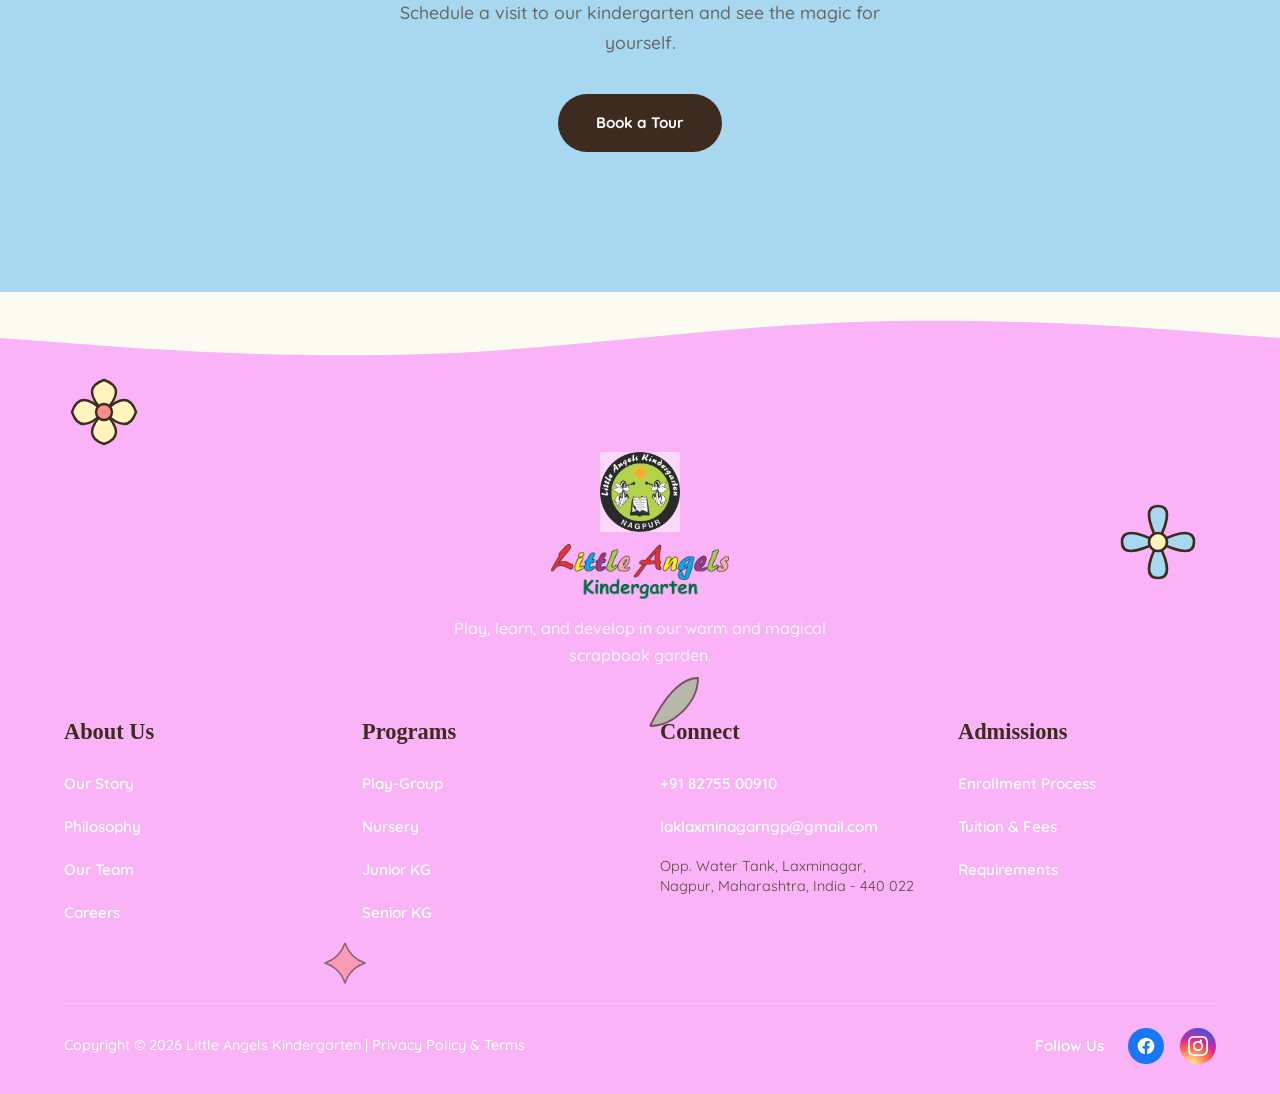
==== commit 7a5cc5b8: "final changes" ====
--- a/index.html
+++ b/index.html
@@ -180,7 +180,7 @@
                             d="M 8 20 C 120 -8, 280 -4, 392 12 C 408 168, 396 294, 388 399 C 280 428, 120 424, 12 388 C -8 294, 4 168, 8 20 Z"
                             fill="none" stroke="#3D2B1F" stroke-width="3" />
                     </svg>
-                    <img src="WEBSITE/Hero Section/IMG-20260606-WA0026.jpg" alt="Kids playing" style="clip-path: url(#wobbly-clip);"
+                    <img src="WEBSITE/Hero Section/hero1.png" alt="Kids playing" style="clip-path: url(#wobbly-clip);"
                         fetchpriority="high">
                 </div>
 
@@ -929,14 +929,14 @@
                                 <path
                                     d="M12 2C6.477 2 2 6.477 2 12c0 4.991 3.657 9.128 8.438 9.879V14.89h-2.54V12h2.54V9.797c0-2.506 1.492-3.89 3.777-3.89 1.094 0 2.238.195 2.238.195v2.46h-1.26c-1.243 0-1.63.771-1.63 1.562V12h2.773l-.443 2.89h-2.33v6.989C18.343 21.129 22 16.99 22 12c0-5.523-4.477-10-10-10z" />
                             </svg></a>
-                        <a href="#" class="social-icon ig"><svg viewBox="0 0 24 24">
+                        <a href="https://www.instagram.com/little_angels_kindergarten_lak/" class="social-icon ig"><svg viewBox="0 0 24 24">
                                 <path
                                     d="M12 2.163c3.204 0 3.584.012 4.85.07 3.252.148 4.771 1.691 4.919 4.919.058 1.265.069 1.645.069 4.849 0 3.205-.012 3.584-.069 4.849-.149 3.225-1.664 4.771-4.919 4.919-1.266.058-1.644.07-4.85.07-3.204 0-3.584-.012-4.849-.07-3.26-.149-4.771-1.699-4.919-4.92-.058-1.265-.07-1.644-.07-4.849 0-3.204.013-3.583.07-4.849.149-3.227 1.664-4.771 4.919-4.919 1.266-.057 1.645-.069 4.849-.069zm0-2.163C8.741 0 8.332.014 7.052.072 2.695.272.273 2.69.073 7.052.014 8.333 0 8.741 0 12c0 3.259.014 3.668.072 4.948.2 4.358 2.618 6.78 6.98 6.98 1.28.058 1.689.072 4.948.072 3.259 0 3.668-.014 4.948-.072 4.354-.2 6.782-2.618 6.979-6.98.059-1.28.073-1.689.073-4.948 0-3.259-.014-3.667-.072-4.947-.196-4.354-2.617-6.78-6.979-6.98-1.28-.059-1.69-.073-4.949-.073zm0 5.838A6.162 6.162 0 1018.162 12 6.162 6.162 0 0012 5.838zm0 10.162A4 4 0 1116 12a4 4 0 01-4 4zm4.965-10.405a1.44 1.44 0 11-2.88 0 1.44 1.44 0 012.88 0z" />
                             </svg></a>
-                        <a href="#" class="social-icon yt"><svg viewBox="0 0 24 24">
+                        <!-- <a href="#" class="social-icon yt"><svg viewBox="0 0 24 24">
                                 <path
                                     d="M21.582 6.186a2.665 2.665 0 00-1.875-1.884C18.05 3.86 12 3.86 12 3.86s-6.05 0-7.707.442a2.665 2.665 0 00-1.875 1.884C1.976 7.842 1.976 12 1.976 12s0 4.158.442 5.814a2.665 2.665 0 001.875 1.884C5.95 20.14 12 20.14 12 20.14s6.05 0 7.707-.442a2.665 2.665 0 001.875-1.884c.442-1.656.442-5.814.442-5.814s0-4.158-.442-5.814zM9.99 15.352V8.648L15.772 12l-5.781 3.352z" />
-                            </svg></a>
+                            </svg></a> -->
                     </div>
                 </div>
             </div>
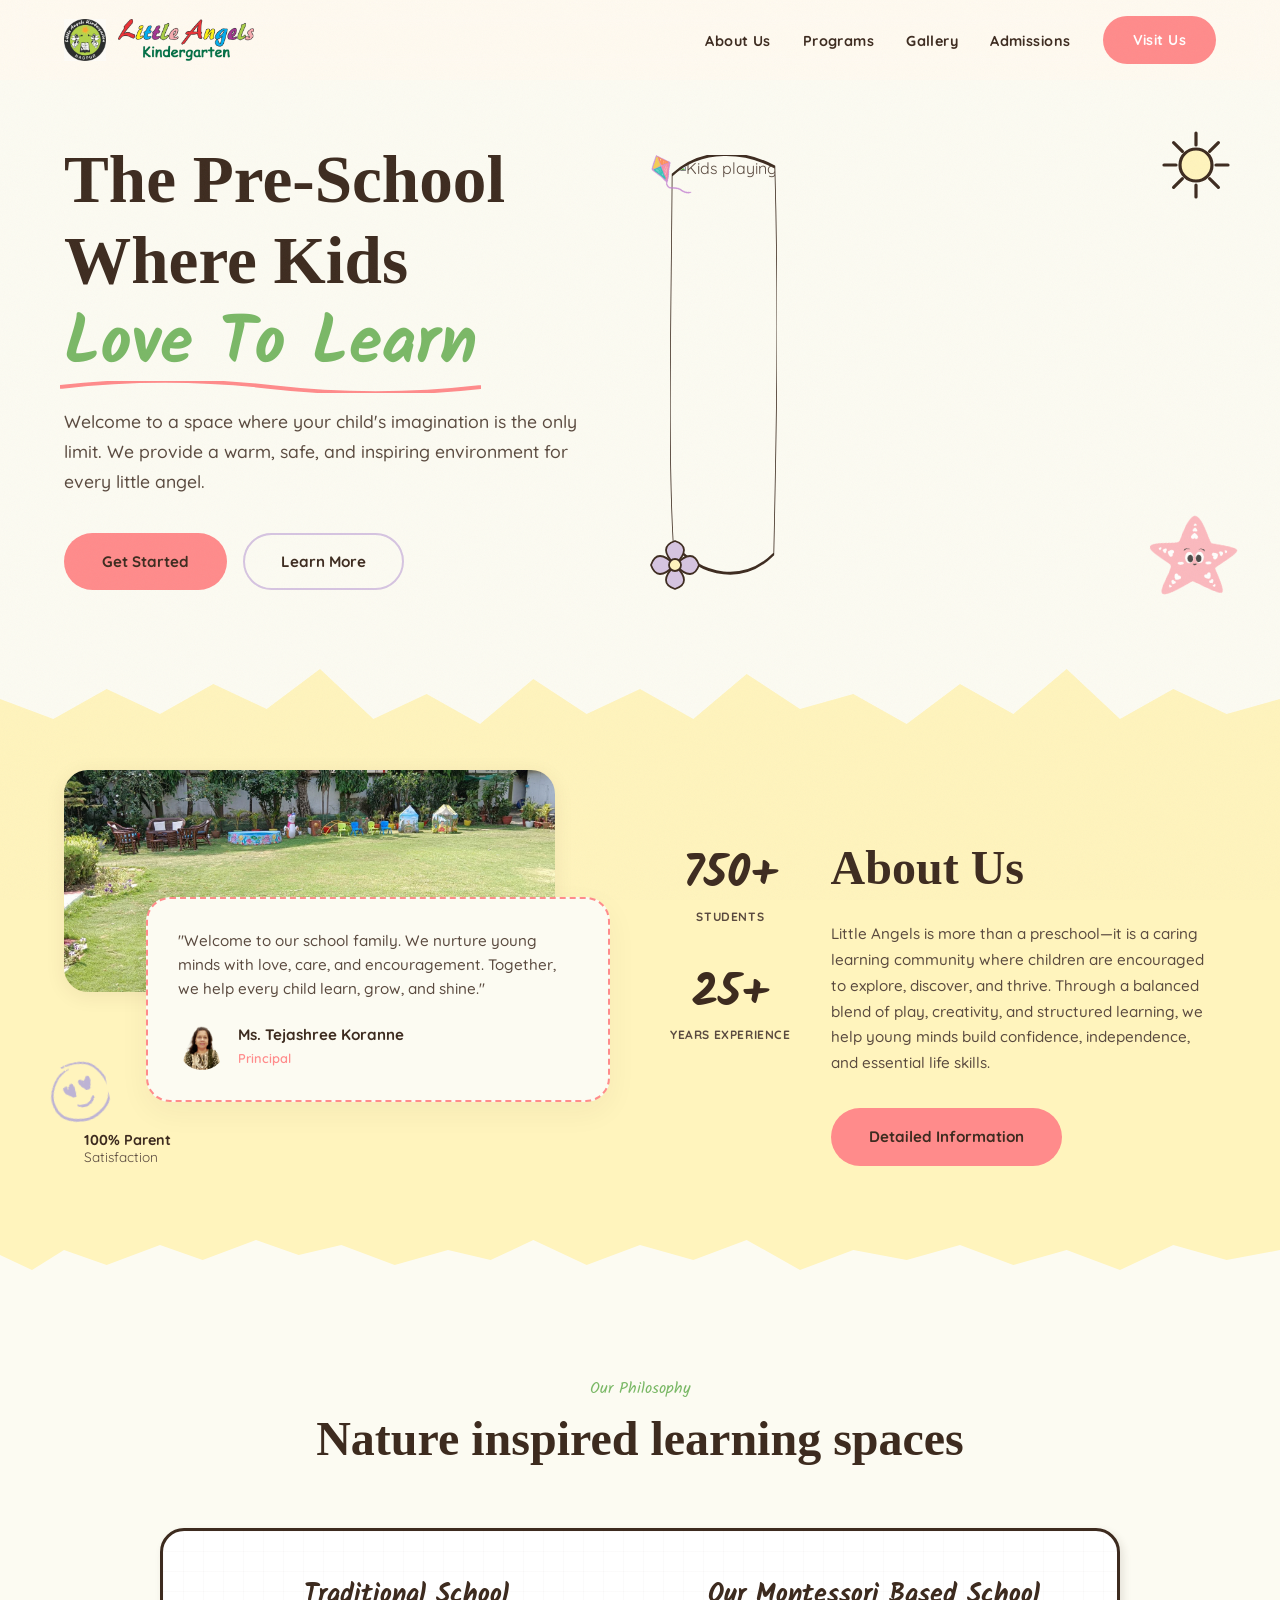
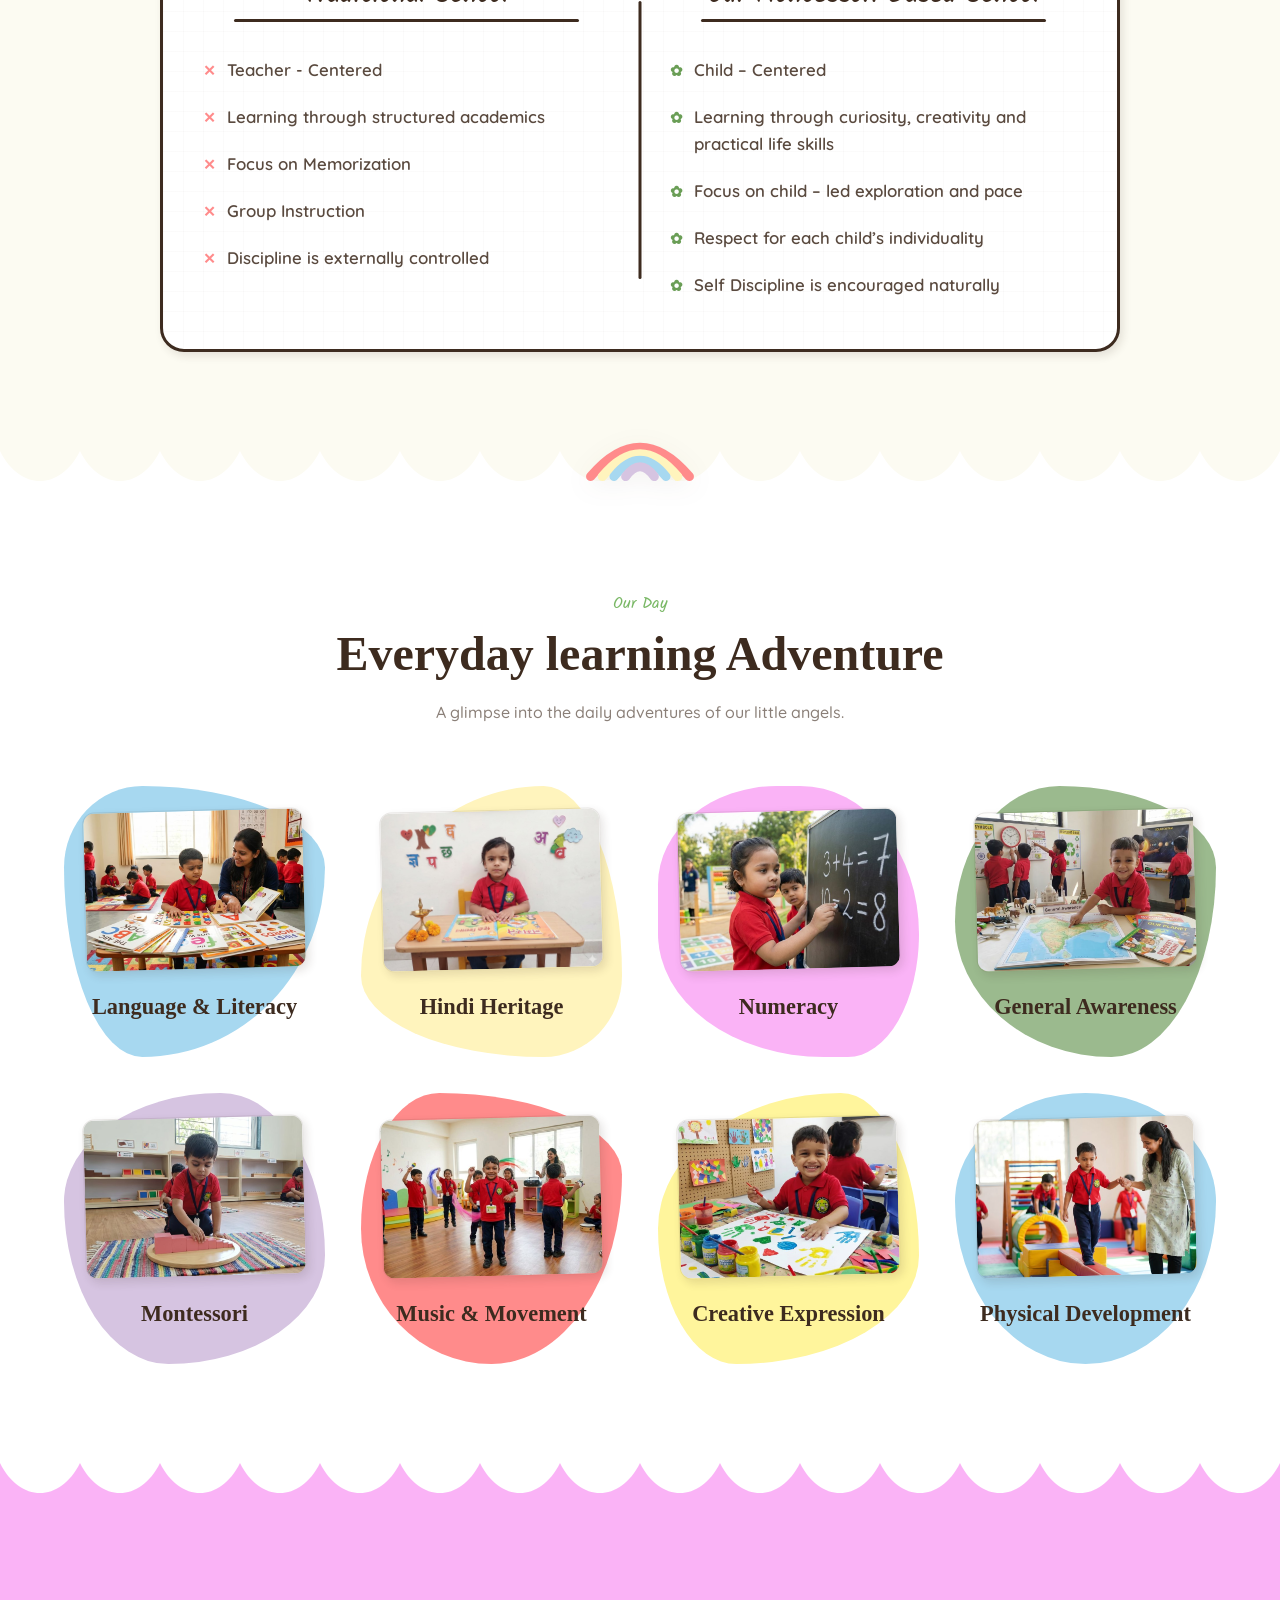
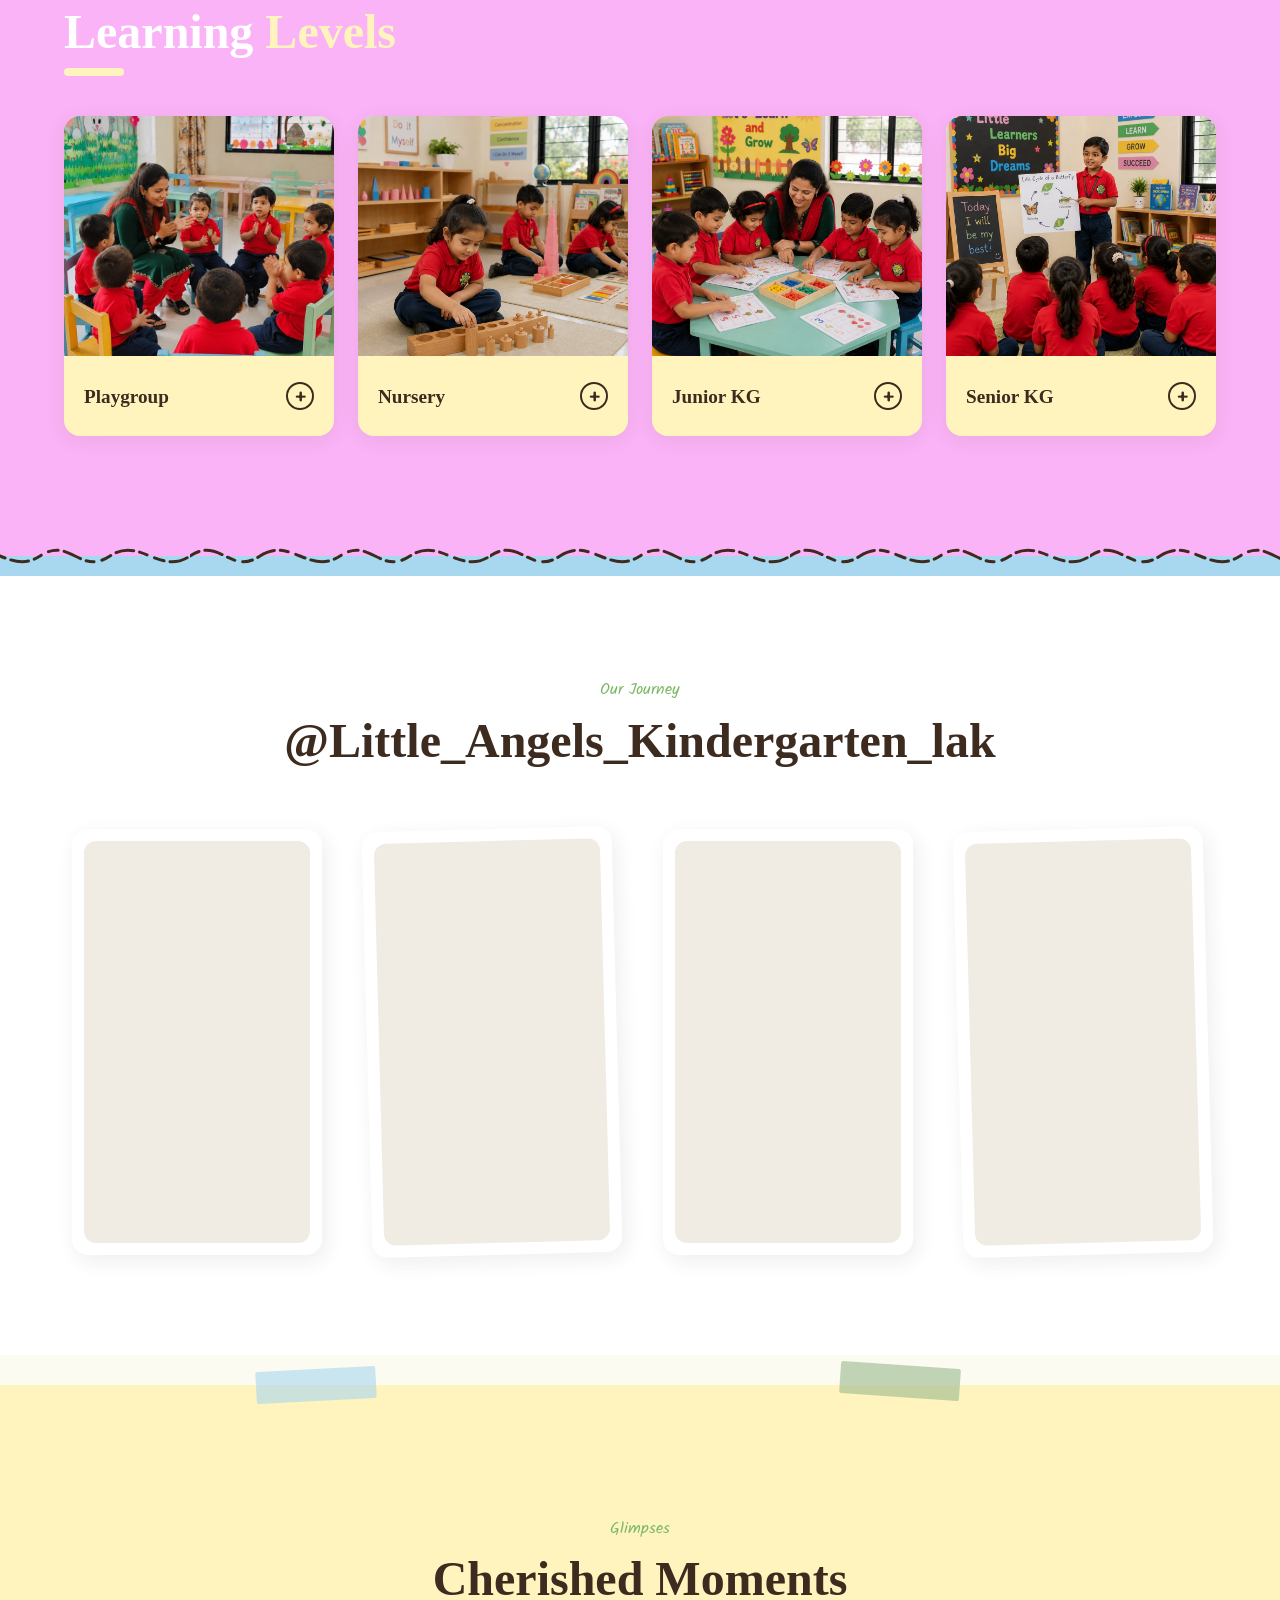
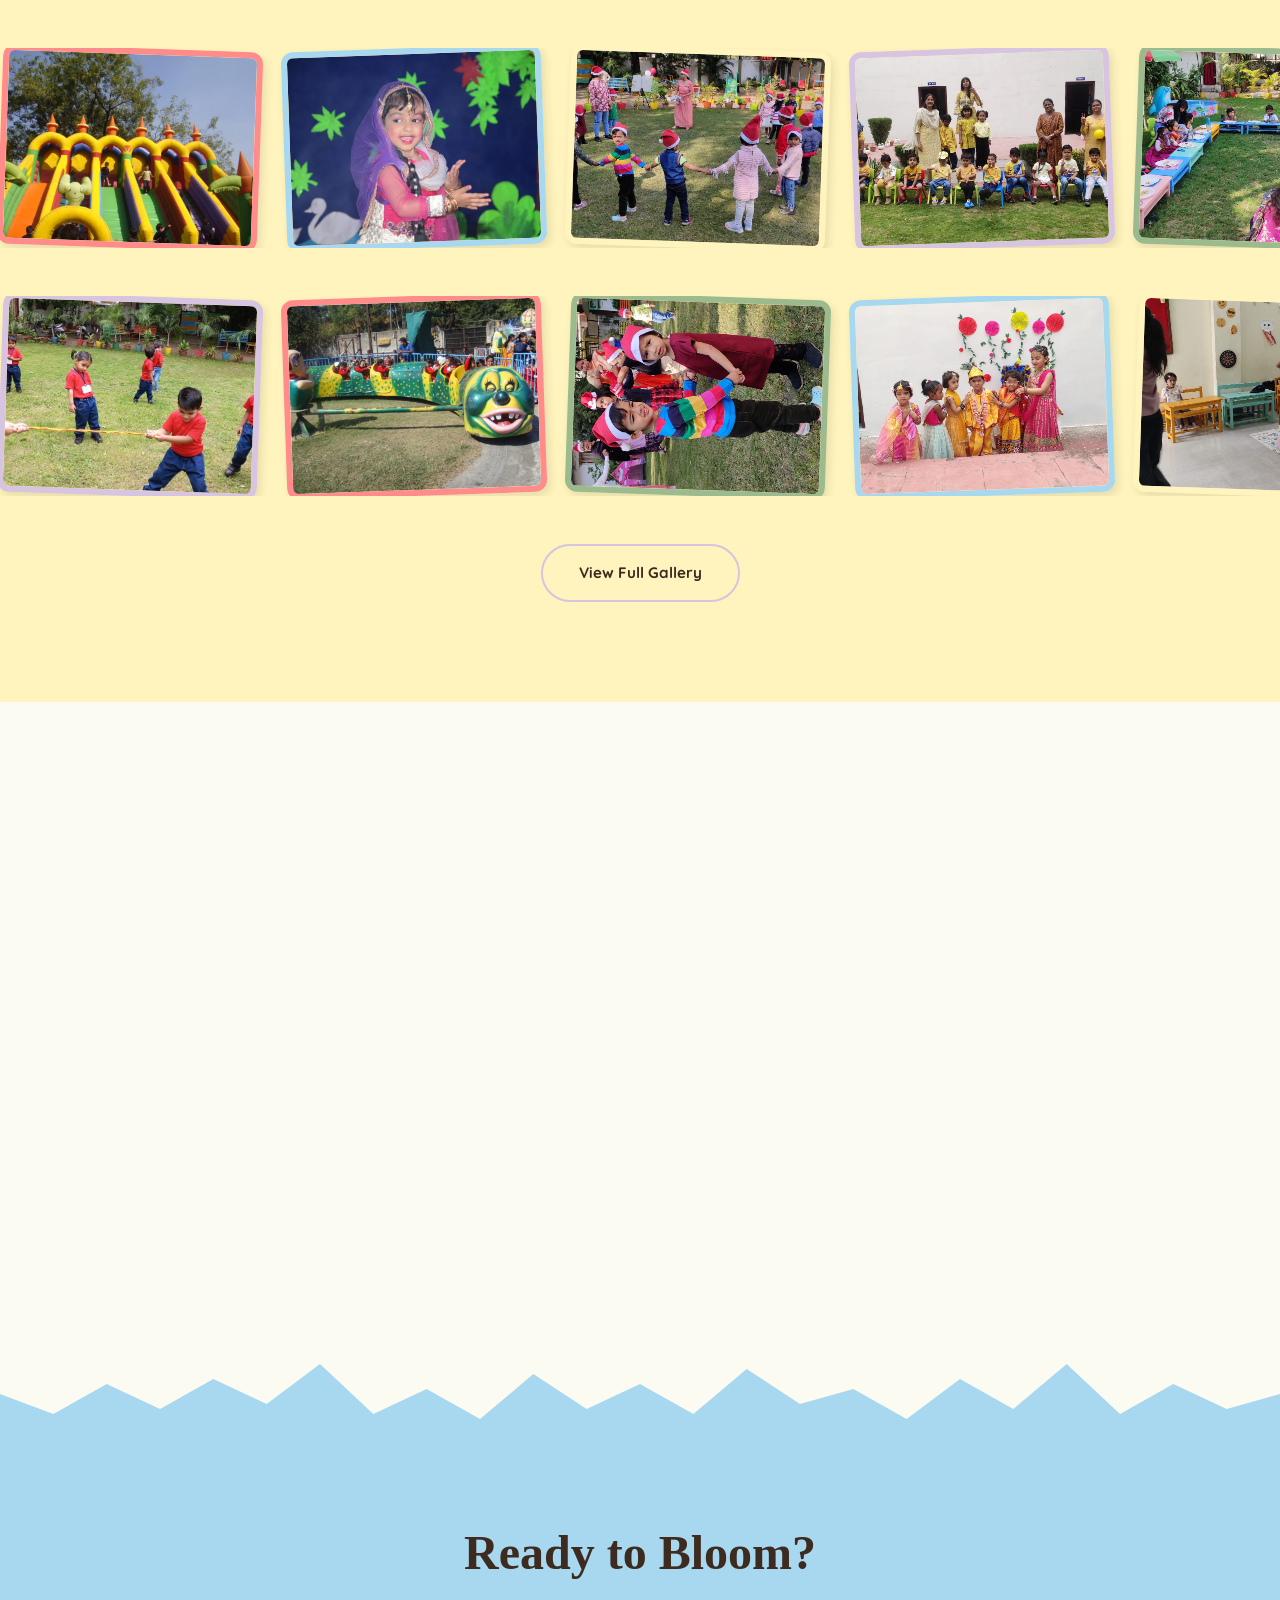
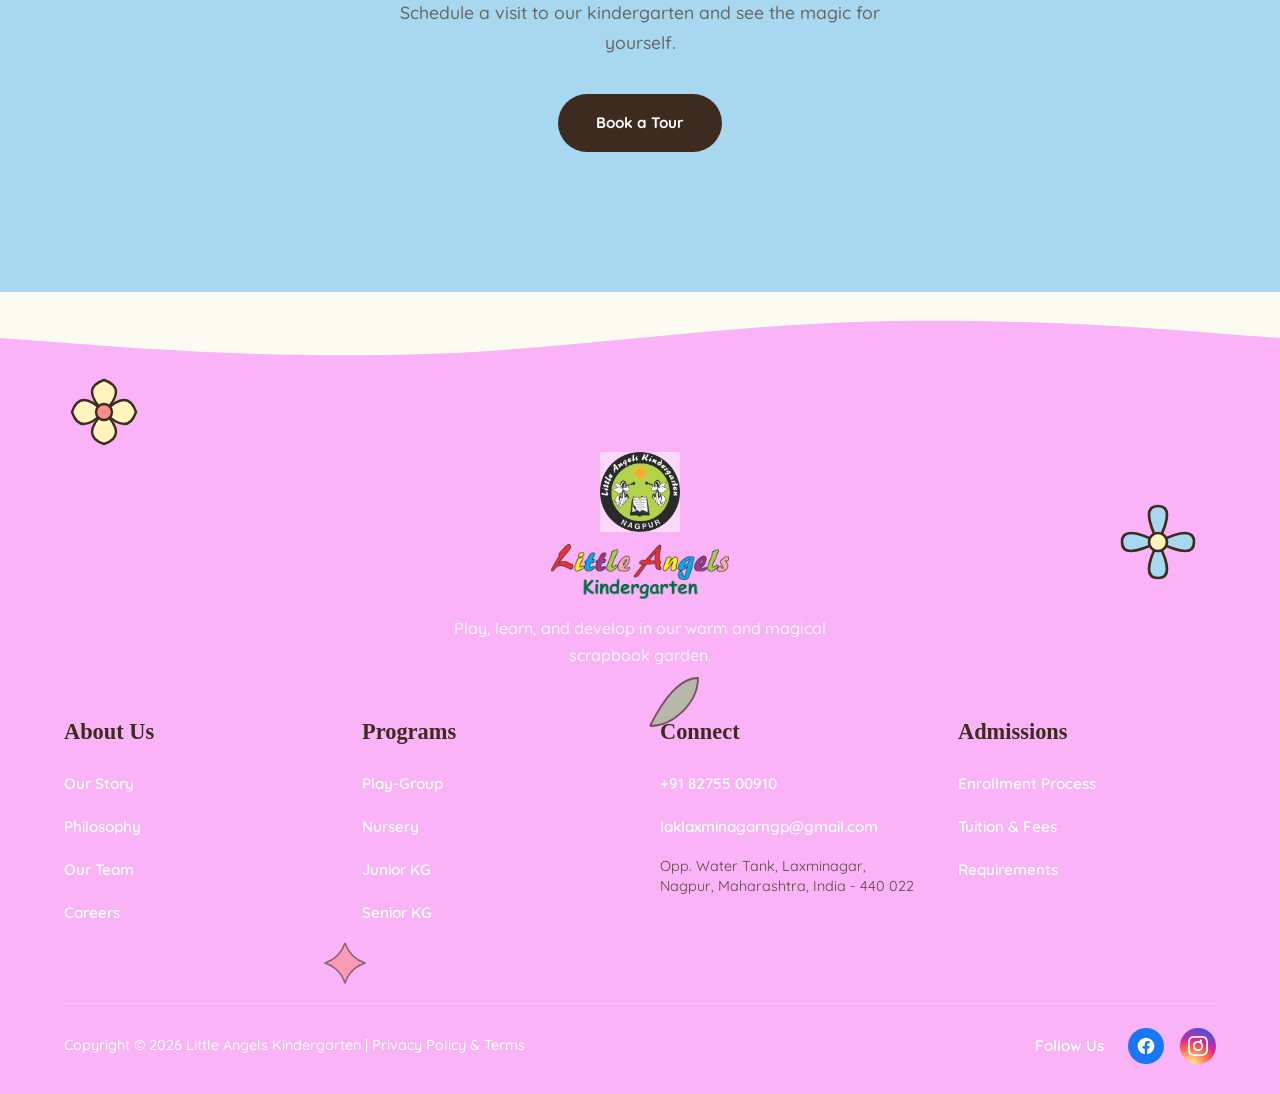
==== commit cffbcc6b: "Change1" ====
--- a/index.html
+++ b/index.html
@@ -301,11 +301,11 @@
                 <div class="about-content-col reveal reveal-delay-1">
                     <div class="about-stats">
                         <div class="stat-item">
-                            <h3 class="handwritten">1,000+</h3>
+                            <h3 class="handwritten">750+</h3>
                             <p>STUDENTS</p>
                         </div>
                         <div class="stat-item">
-                            <h3 class="handwritten">50+</h3>
+                            <h3 class="handwritten">25+</h3>
                             <p>YEARS EXPERIENCE</p>
                         </div>
                     </div>
